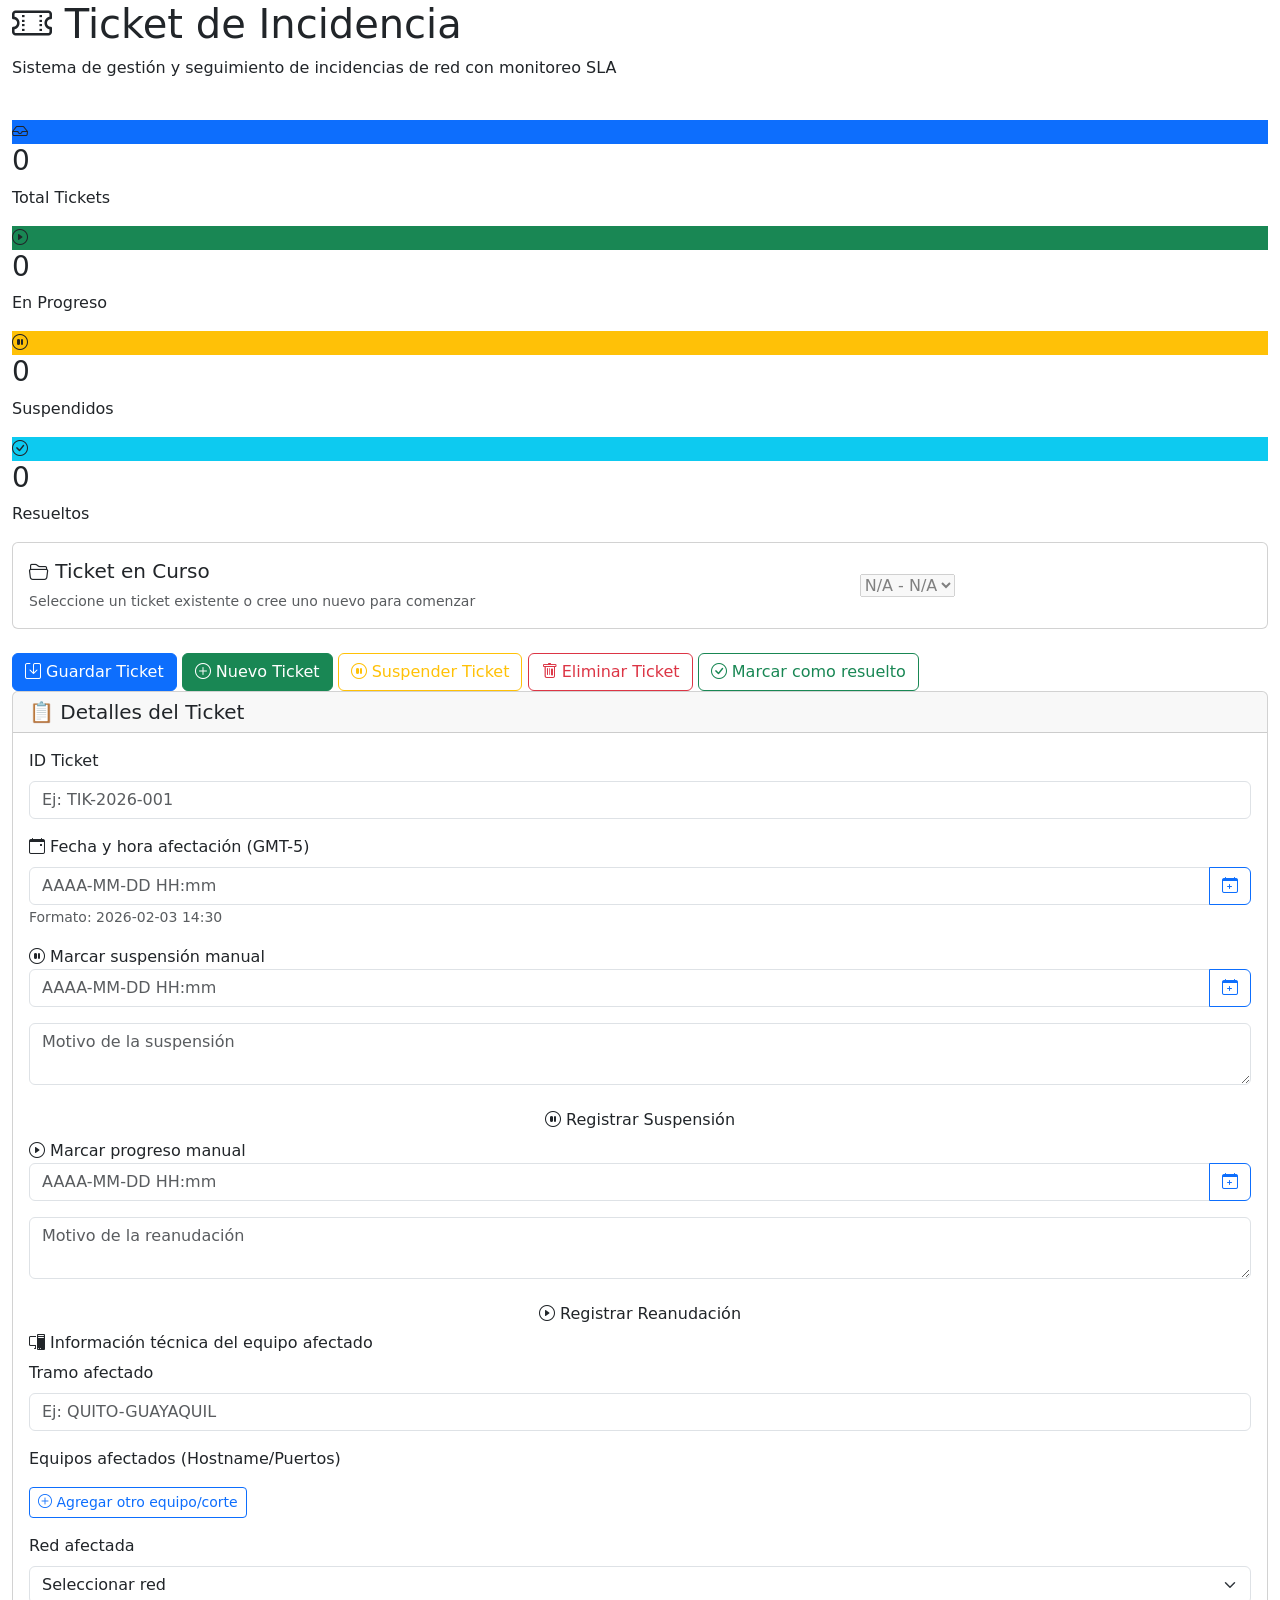
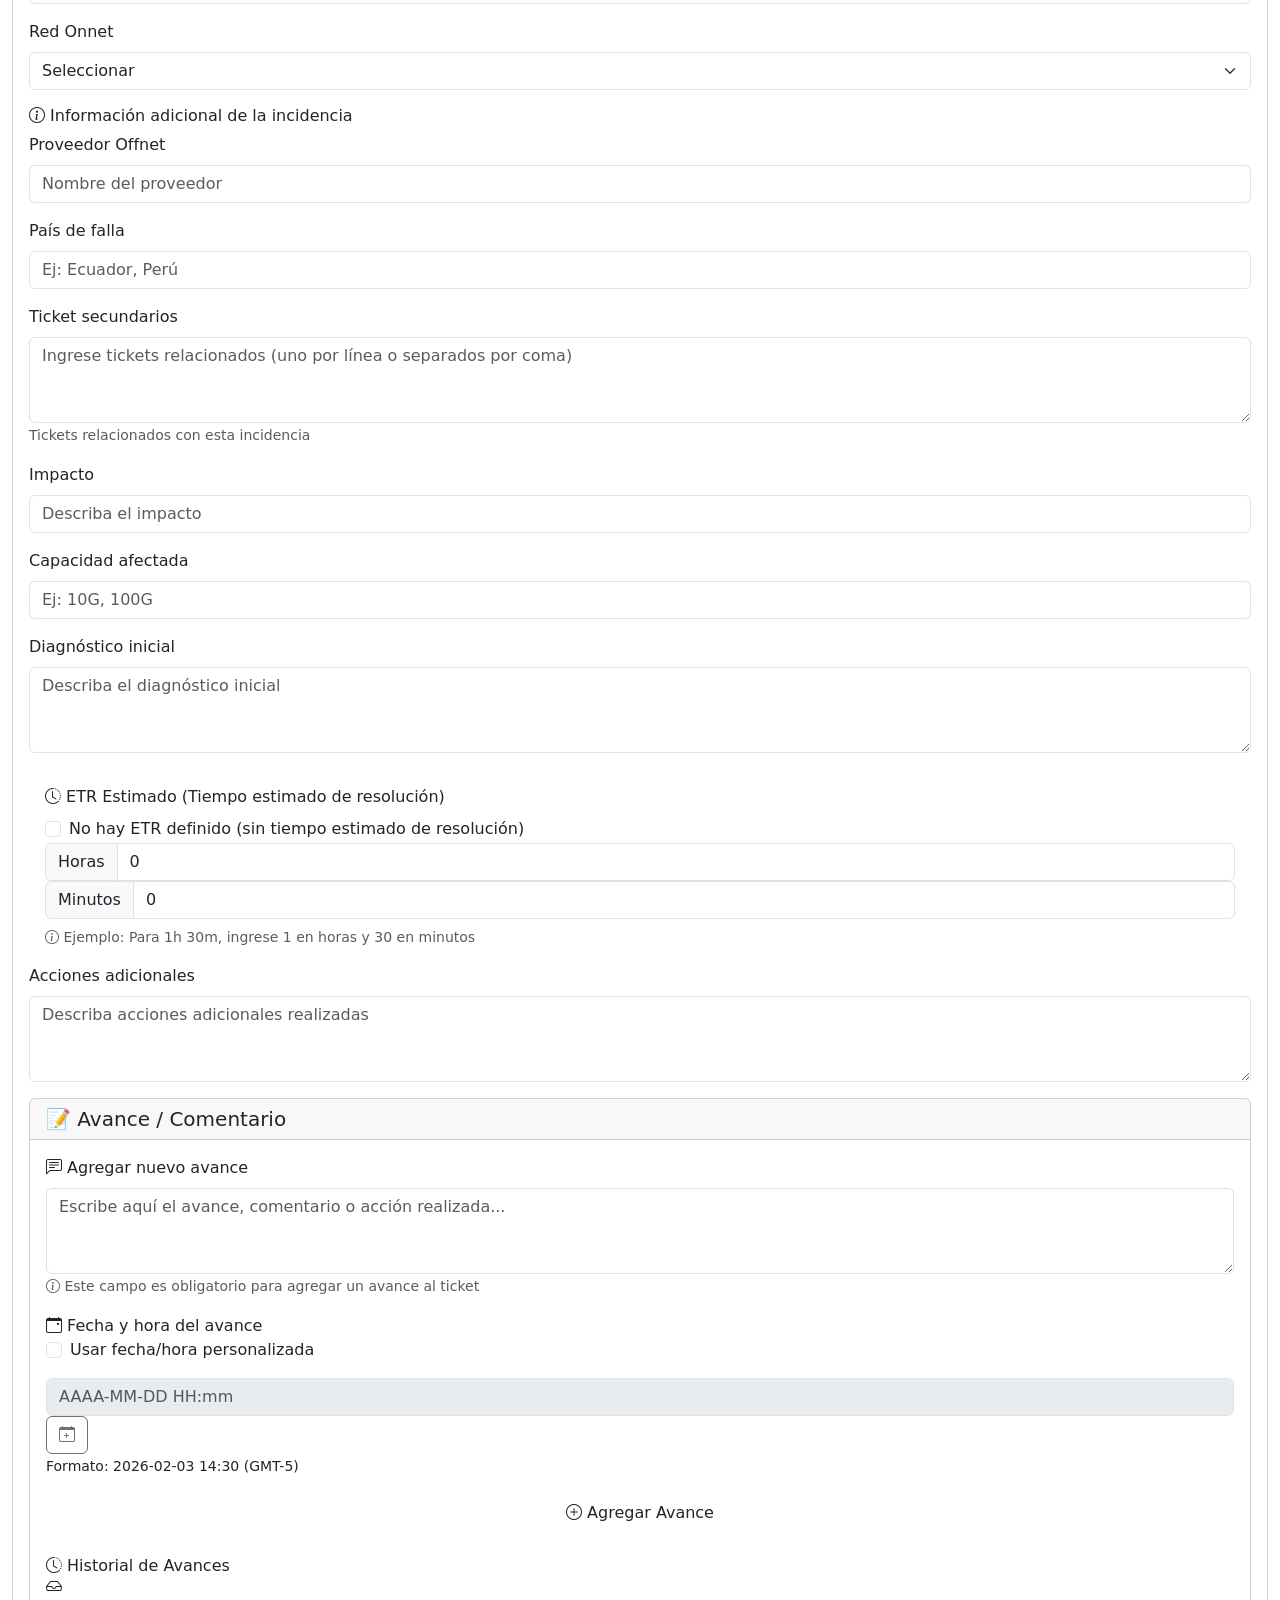
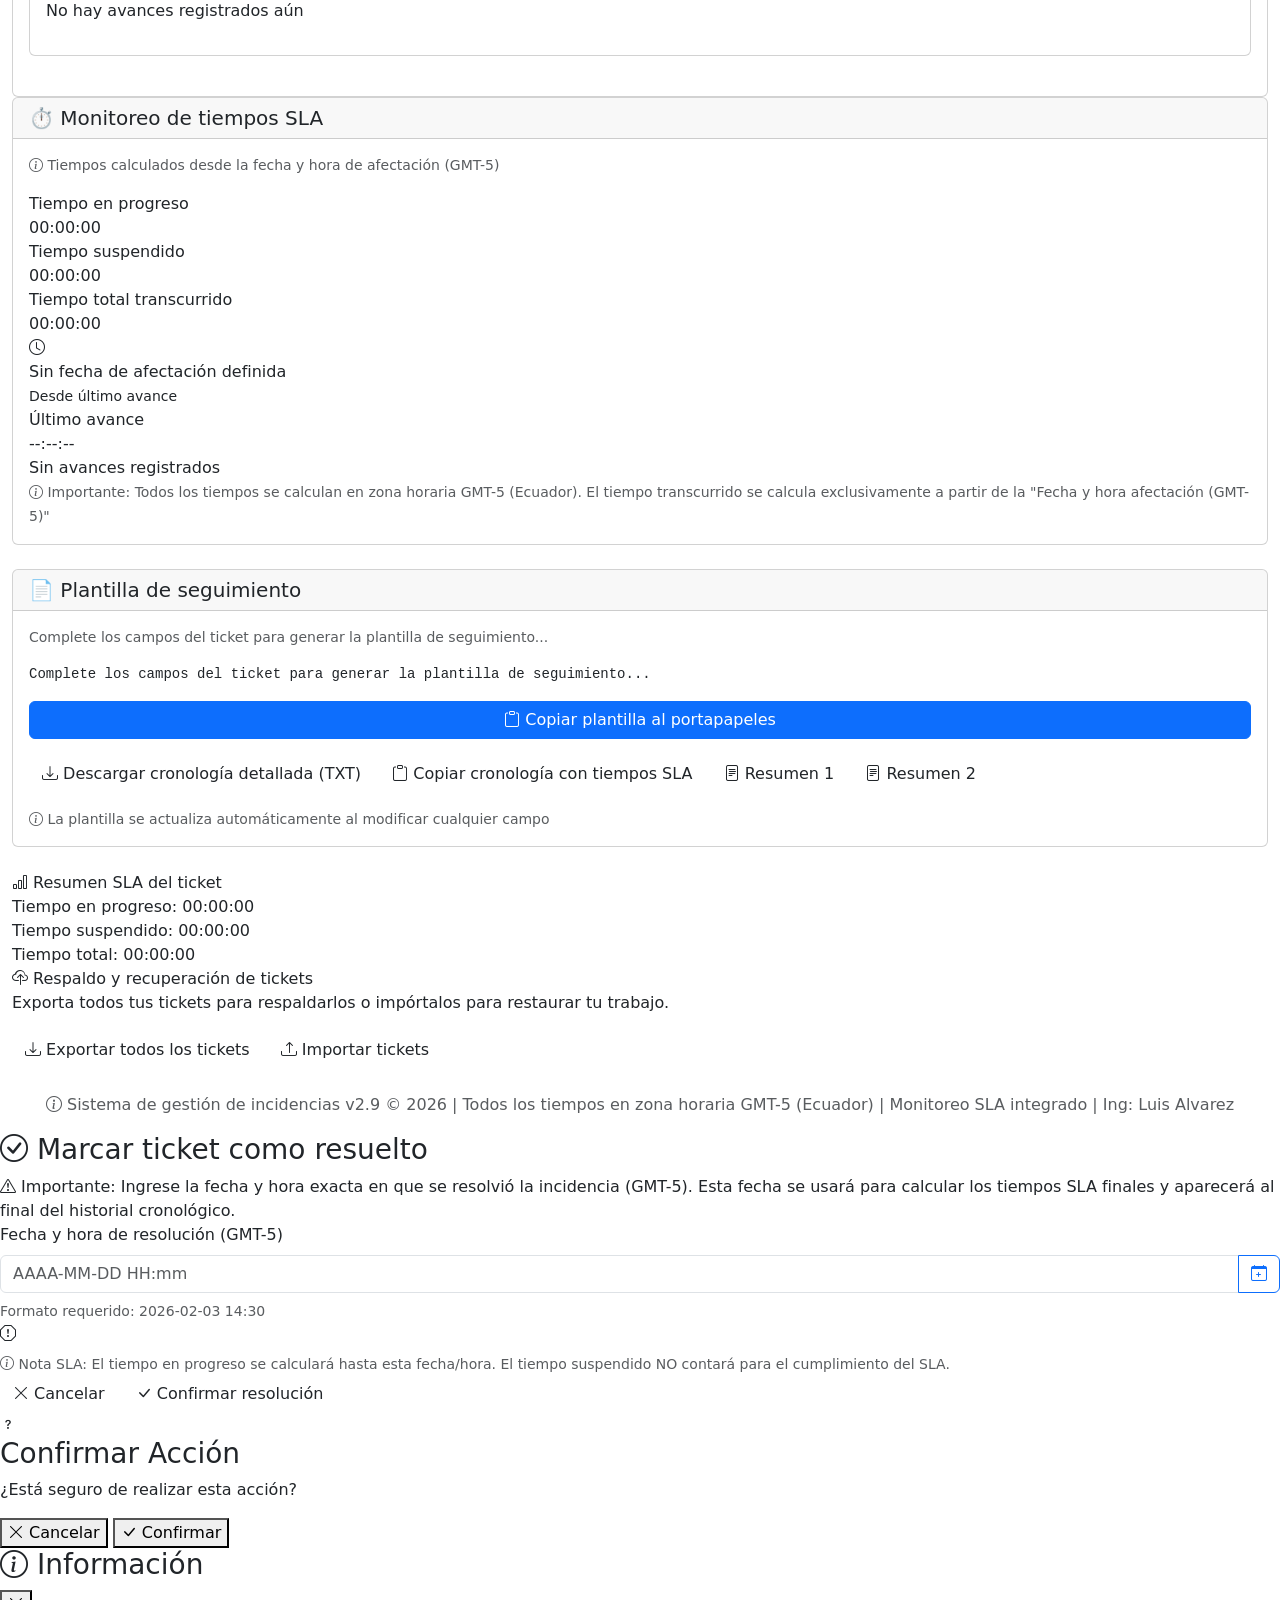
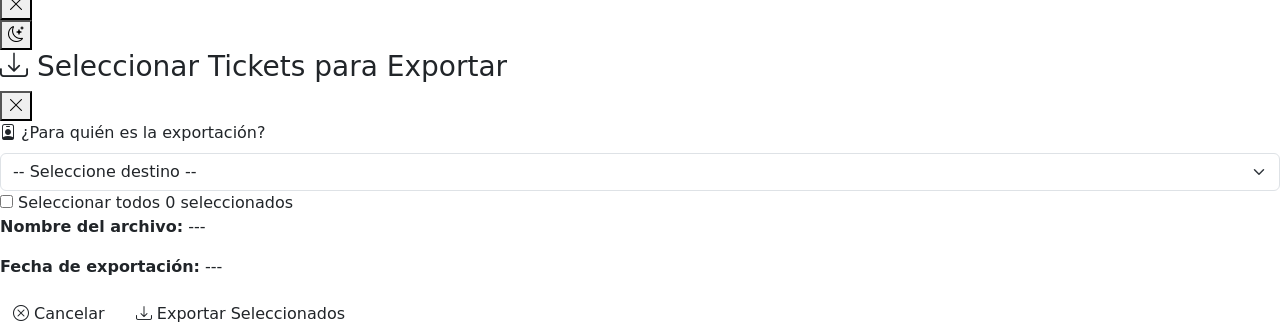
==== index.html @ 3e77c6ba "Create index.html" ====
<!DOCTYPE html>
<html lang="es">
<head>
    <meta charset="UTF-8">
    <meta name="viewport" content="width=device-width, initial-scale=1.0">
    <title>Ticket de Incidencia</title>
    <link href="https://cdn.jsdelivr.net/npm/bootstrap@5.3.0/dist/css/bootstrap.min.css" rel="stylesheet">
    <link href="https://cdn.jsdelivr.net/npm/bootstrap-icons@1.10.0/font/bootstrap-icons.css" rel="stylesheet">
    <link rel="stylesheet" href="styles.css">
</head>
<body>
    <div class="theme-transition" id="themeTransition">
        <div class="spinner"></div>
    </div>

    <div class="container-fluid">
        <div class="row mb-4">
            <div class="col-12">
                <h1><i class="bi bi-ticket-perforated"></i> Ticket de Incidencia</h1>
                <p class="subtitle">Sistema de gestión y seguimiento de incidencias de red con monitoreo SLA</p>
            </div>
        </div>

        <!-- Dashboard Stats -->
        <div class="dashboard-stats">
            <div class="stat-card">
                <div class="stat-icon bg-primary">
                    <i class="bi bi-inbox"></i>
                </div>
                <div class="stat-content">
                    <h3 id="totalTickets">0</h3>
                    <p>Total Tickets</p>
                </div>
            </div>
            <div class="stat-card">
                <div class="stat-icon bg-success">
                    <i class="bi bi-play-circle"></i>
                </div>
                <div class="stat-content">
                    <h3 id="activeTickets">0</h3>
                    <p>En Progreso</p>
                </div>
            </div>
            <div class="stat-card">
                <div class="stat-icon bg-warning">
                    <i class="bi bi-pause-circle"></i>
                </div>
                <div class="stat-content">
                    <h3 id="suspendedTickets">0</h3>
                    <p>Suspendidos</p>
                </div>
            </div>
            <div class="stat-card">
                <div class="stat-icon bg-info">
                    <i class="bi bi-check-circle"></i>
                </div>
                <div class="stat-content">
                    <h3 id="resolvedTickets">0</h3>
                    <p>Resueltos</p>
                </div>
            </div>
        </div>

        <!-- Ticket en Curso - MOVIDO ARRIBA -->
        <div class="ticket-en-curso-container mb-4">
            <div class="card">
                <div class="card-body">
                    <div class="row align-items-center">
                        <div class="col-md-8">
                            <h5 class="mb-2">
                                <i class="bi bi-folder2-open"></i> Ticket en Curso
                            </h5>
                            <p class="text-muted mb-0 small">
                                Seleccione un ticket existente o cree uno nuevo para comenzar
                            </p>
                        </div>
                        <div class="col-md-4">
                            <div id="listaTickets">
                                <div class="ticket-dropdown-container">
                                    <select class="ticket-dropdown" disabled>
                                        <option value="">N/A - N/A</option>
                                    </select>
                                </div>
                            </div>
                        </div>
                    </div>
                </div>
            </div>
        </div>

        <!-- Action Buttons -->
        <div class="action-buttons">
            <button class="btn btn-primary" onclick="guardarTicket()">
                <i class="bi bi-save"></i> Guardar Ticket
            </button>
            <button class="btn btn-success" onclick="nuevoTicket()">
                <i class="bi bi-plus-circle"></i> Nuevo Ticket
            </button>
            <button class="btn btn-outline-warning" id="suspendBtn" onclick="toggleEstado()">
                <i class="bi bi-pause-circle"></i> Suspender Ticket
            </button>
            <button class="btn btn-outline-danger" onclick="eliminarTicket()">
                <i class="bi bi-trash"></i> Eliminar Ticket
            </button>
            <button class="btn btn-outline-success" id="resolveBtn" onclick="resolverTicket()">
                <i class="bi bi-check-circle"></i> Marcar como resuelto
            </button>
            <button class="btn btn-outline-primary" id="reopenBtn" onclick="reabrirTicket()" style="display: none;">
                <i class="bi bi-arrow-counterclockwise"></i> Reabrir ticket
            </button>
        </div>

        <div class="container-grid">
            <!-- Left Column - Ticket Form -->
            <div class="card">
                <div class="card-header">
                    <h5 class="mb-0">📋 Detalles del Ticket</h5>
                </div>
                <div class="card-body">
                    <!-- Ticket ID -->
                    <div class="mb-3">
                        <label for="ticketId" class="form-label">ID Ticket</label>
                        <input type="text" class="form-control" id="ticketId" placeholder="Ej: TIK-2026-001">
                    </div>

                    <!-- Fecha de Afectación -->
                    <div class="mb-3">
                        <label for="fechaAfectacion" class="form-label">
                            <i class="bi bi-calendar-event"></i> Fecha y hora afectación (GMT-5)
                        </label>
                        <div class="input-group">
                            <input 
                                type="text" 
                                class="form-control" 
                                id="fechaAfectacion" 
                                placeholder="AAAA-MM-DD HH:mm"
                                onchange="validarFormatoFecha('fechaAfectacion'); actualizarCronometro();"
                            >
                            <button 
                                class="btn btn-outline-primary" 
                                type="button" 
                                onclick="insertarFechaActual('fechaAfectacion')"
                            >
                                <i class="bi bi-calendar-plus"></i>
                            </button>
                        </div>
                        <small class="text-muted">Formato: 2026-02-03 14:30</small>
                        <div id="fechaAfectacionMostrada" class="time-detail mt-2"></div>
                    </div>

                    <!-- Suspensión Manual -->
                    <div class="manual-state-section suspension-manual-section">
                        <div class="manual-state-title suspension-manual-title">
                            <i class="bi bi-pause-circle"></i>
                            <span>Marcar suspensión manual</span>
                        </div>
                        <div class="input-group mb-3">
                            <input 
                                type="text" 
                                class="form-control" 
                                id="suspensionManual" 
                                placeholder="AAAA-MM-DD HH:mm"
                            >
                            <button 
                                class="btn btn-outline-primary" 
                                type="button" 
                                onclick="insertarFechaActual('suspensionManual')"
                            >
                                <i class="bi bi-calendar-plus"></i>
                            </button>
                        </div>
                        <textarea 
                            class="form-control mb-3" 
                            id="motivoSuspension" 
                            rows="2" 
                            placeholder="Motivo de la suspensión"
                        ></textarea>
                        <button 
                            class="btn manual-state-btn suspension-manual-btn w-100" 
                            onclick="agregarSuspensionManual()"
                        >
                            <i class="bi bi-pause-circle"></i> Registrar Suspensión
                        </button>
                    </div>

                    <!-- Reanudación Manual -->
                    <div class="manual-state-section progreso-manual-section">
                        <div class="manual-state-title progreso-manual-title">
                            <i class="bi bi-play-circle"></i>
                            <span>Marcar progreso manual</span>
                        </div>
                        <div class="input-group mb-3">
                            <input 
                                type="text" 
                                class="form-control" 
                                id="reanudacionManual" 
                                placeholder="AAAA-MM-DD HH:mm"
                            >
                            <button 
                                class="btn btn-outline-primary" 
                                type="button" 
                                onclick="insertarFechaActual('reanudacionManual')"
                            >
                                <i class="bi bi-calendar-plus"></i>
                            </button>
                        </div>
                        <textarea 
                            class="form-control mb-3" 
                            id="motivoReanudacion" 
                            rows="2" 
                            placeholder="Motivo de la reanudación"
                        ></textarea>
                        <button 
                            class="btn manual-state-btn progreso-manual-btn w-100" 
                            onclick="agregarReanudacionManual()"
                        >
                            <i class="bi bi-play-circle"></i> Registrar Reanudación
                        </button>
                    </div>

                    <!-- Información Técnica -->
                    <div class="form-section">
                        <h6><i class="bi bi-pc-display"></i> Información técnica del equipo afectado</h6>
                        
                        <!-- Tramo -->
                        <div class="mb-3">
                            <label for="tramo" class="form-label">Tramo afectado</label>
                            <input type="text" class="form-control" id="tramo" placeholder="Ej: QUITO-GUAYAQUIL">
                        </div>

                        <!-- Hostname/Puertos Dinámicos -->
                        <div class="mb-3">
                            <label class="form-label">Equipos afectados (Hostname/Puertos)</label>
                            <div id="hostnamePuertosContainer"></div>
                            <button 
                                class="btn btn-outline-primary btn-sm mt-2" 
                                onclick="agregarCampoHostnamePuerto()"
                            >
                                <i class="bi bi-plus-circle"></i> Agregar otro equipo/corte
                            </button>
                        </div>

                        <!-- Red Afectada -->
                        <div class="mb-3">
                            <label for="redAfectada" class="form-label">Red afectada</label>
                            <select class="form-select" id="redAfectada">
                                <option value="">Seleccionar red</option>
                                <option value="Nokia">Nokia</option>
                                <option value="Padtec">Padtec</option>
                                <option value="Huawei">Huawei</option>
                                <option value="OTN">OTN</option>
                                <option value="Fibra Oscura">Fibra Oscura</option>
                                <option value="FO">FO</option>
                                <option value="Infinera">Infinera</option>
                                <option value="Packet Light">Packet Light</option>
                                <option value='Huawei "OTN" y IP'>Huawei "OTN" y IP</option>
                                <option value="IP">IP</option>
                            </select>
                        </div>

                        <!-- Onnet -->
                        <div class="mb-3">
                            <label for="onnet" class="form-label">Red Onnet</label>
                            <select class="form-select" id="onnet">
                                <option value="">Seleccionar</option>
                                <option value="Si">Si</option>
                                <option value="No">No</option>
                            </select>
                        </div>
                    </div>

                    <!-- Información Adicional -->
                    <div class="info-adicional-box">
                        <h6><i class="bi bi-info-circle"></i> Información adicional de la incidencia</h6>
                        
                        <div class="mb-3">
                            <label for="offnet" class="form-label">Proveedor Offnet</label>
                            <input type="text" class="form-control" id="offnet" placeholder="Nombre del proveedor">
                        </div>

                        <div class="mb-3">
                            <label for="pais" class="form-label">País de falla</label>
                            <input type="text" class="form-control" id="pais" placeholder="Ej: Ecuador, Perú">
                        </div>

                        <div class="mb-3">
                            <label for="ticketSecundarios" class="form-label">Ticket secundarios</label>
                            <textarea 
                                class="form-control" 
                                id="ticketSecundarios" 
                                rows="3" 
                                placeholder="Ingrese tickets relacionados (uno por línea o separados por coma)"
                            ></textarea>
                            <small class="text-muted">Tickets relacionados con esta incidencia</small>
                        </div>

                        <div class="mb-3">
                            <label for="impacto" class="form-label">Impacto</label>
                            <input type="text" class="form-control" id="impacto" placeholder="Describa el impacto">
                        </div>

                        <div class="mb-3">
                            <label for="capacidadAfectada" class="form-label">Capacidad afectada</label>
                            <input type="text" class="form-control" id="capacidadAfectada" placeholder="Ej: 10G, 100G">
                        </div>

                        <div class="mb-3">
                            <label for="diagnostico" class="form-label">Diagnóstico inicial</label>
                            <textarea 
                                class="form-control" 
                                id="diagnostico" 
                                rows="3" 
                                placeholder="Describa el diagnóstico inicial"
                            ></textarea>
                        </div>

                        <!-- ETR -->
                        <div class="etr-section">
                            <div class="p-3">
                                <label class="form-label">
                                    <i class="bi bi-clock-history"></i> ETR Estimado (Tiempo estimado de resolución)
                                </label>
                                
                                <div class="no-etr-check">
                                    <div class="form-check">
                                        <input 
                                            class="form-check-input" 
                                            type="checkbox" 
                                            id="noEtrCheck" 
                                            onchange="toggleNoEtr()"
                                        >
                                        <label class="form-check-label" for="noEtrCheck">
                                            No hay ETR definido (sin tiempo estimado de resolución)
                                        </label>
                                    </div>
                                </div>

                                <div id="etrInputs">
                                    <div class="etr-inputs-container">
                                        <div class="etr-input-group">
                                            <div class="input-group">
                                                <span class="input-group-text">Horas</span>
                                                <input 
                                                    type="number" 
                                                    class="form-control" 
                                                    id="etrHoras" 
                                                    min="0" 
                                                    value="0"
                                                >
                                            </div>
                                        </div>
                                        <div class="etr-input-group">
                                            <div class="input-group">
                                                <span class="input-group-text">Minutos</span>
                                                <input 
                                                    type="number" 
                                                    class="form-control" 
                                                    id="etrMinutos" 
                                                    min="0" 
                                                    max="59" 
                                                    value="0"
                                                >
                                            </div>
                                        </div>
                                    </div>
                                    <small class="text-muted d-block mt-2">
                                        <i class="bi bi-info-circle"></i> 
                                        Ejemplo: Para 1h 30m, ingrese 1 en horas y 30 en minutos
                                    </small>
                                </div>
                            </div>
                        </div>

                        <!-- Acciones Adicionales -->
                        <div class="mb-3">
                            <label for="accionesAdicionales" class="form-label">Acciones adicionales</label>
                            <textarea 
                                class="form-control" 
                                id="accionesAdicionales" 
                                rows="3" 
                                placeholder="Describa acciones adicionales realizadas"
                            ></textarea>
                        </div>

                        <!-- SECCIÓN DE AVANCES -->
                        <div class="card mb-4">
                            <div class="card-header">
                                <h5 class="mb-0">📝 Avance / Comentario</h5>
                            </div>
                            <div class="card-body">
                                <!-- Campo de texto para avances -->
                                <div class="mb-3">
                                    <label for="avanceInput" class="form-label">
                                        <i class="bi bi-chat-left-text"></i> Agregar nuevo avance
                                    </label>
                                    <textarea 
                                        id="avanceInput" 
                                        class="form-control" 
                                        rows="3" 
                                        placeholder="Escribe aquí el avance, comentario o acción realizada..."
                                    ></textarea>
                                    <small class="text-muted">
                                        <i class="bi bi-info-circle"></i> 
                                        Este campo es obligatorio para agregar un avance al ticket
                                    </small>
                                </div>

                                <!-- Opción de fecha manual -->
                                <div class="manual-avance-section">
                                    <div class="manual-avance-title">
                                        <i class="bi bi-calendar-event"></i>
                                        <span>Fecha y hora del avance</span>
                                    </div>
                                    <div class="form-check mb-3">
                                        <input 
                                            class="form-check-input" 
                                            type="checkbox" 
                                            id="usarFechaManual" 
                                            onchange="toggleFechaManualAvance()"
                                        >
                                        <label class="form-check-label" for="usarFechaManual">
                                            Usar fecha/hora personalizada
                                        </label>
                                    </div>
                                    <div class="input-group-datetime" id="fechaManualContainer">
                                        <input 
                                            type="text" 
                                            class="form-control input-datetime-text" 
                                            id="fechaAvanceManual" 
                                            placeholder="AAAA-MM-DD HH:mm"
                                            disabled
                                        >
                                        <button 
                                            class="btn btn-calendar" 
                                            type="button" 
                                            onclick="insertarFechaActual('fechaAvanceManual')"
                                            disabled
                                            title="Insertar fecha/hora actual (GMT-5)"
                                        >
                                            <i class="bi bi-calendar-plus"></i>
                                        </button>
                                    </div>
                                    <small class="format-label">
                                        Formato: 2026-02-03 14:30 (GMT-5)
                                    </small>
                                </div>

                                <!-- Botón para agregar avance -->
                                <div class="d-grid gap-2 mt-3">
                                    <button 
                                        class="btn add-avance-btn" 
                                        type="button" 
                                        onclick="agregarAvance()"
                                    >
                                        <i class="bi bi-plus-circle"></i> Agregar Avance
                                    </button>
                                </div>

                                <!-- Historial de avances -->
                                <div class="mt-4">
                                    <div class="avances-header">
                                        <h6 class="mb-0">
                                            <i class="bi bi-clock-history"></i> Historial de Avances
                                        </h6>
                                        <span 
                                            id="nuevosAvancesBadge" 
                                            class="nuevo-avance-badge" 
                                            style="display: none;"
                                        >
                                            0 avances
                                        </span>
                                    </div>
                                    <div 
                                        id="historialAvances" 
                                        class="avance-container"
                                    >
                                        <div class="empty-state">
                                            <i class="bi bi-inbox"></i>
                                            <p>No hay avances registrados aún</p>
                                        </div>
                                    </div>
                                </div>
                            </div>
                        </div>
                        <!-- FIN SECCIÓN DE AVANCES -->
                    </div>
                </div>
            </div>

            <!-- Right Column - SLA & Template -->
            <div>
                <!-- SLA Monitoring -->
                <div class="card mb-4">
                    <div class="card-header">
                        <h5 class="mb-0">⏱️ Monitoreo de tiempos SLA</h5>
                    </div>
                    <div class="card-body">
                        <small class="text-muted d-block mb-3">
                            <i class="bi bi-info-circle"></i> 
                            Tiempos calculados desde la fecha y hora de afectación (GMT-5)
                        </small>

                        <div class="time-container">
                            <div class="time-section">
                                <span class="time-label">Tiempo en progreso</span>
                                <div class="time-value time-progreso" id="tiempoProgreso">00:00:00</div>
                            </div>
                            <div class="time-section">
                                <span class="time-label">Tiempo suspendido</span>
                                <div class="time-value time-suspendido" id="tiempoSuspendido">00:00:00</div>
                            </div>
                            <div class="time-section">
                                <span class="time-label">Tiempo total transcurrido</span>
                                <div class="time-value time-total" id="tiempoTotal">00:00:00</div>
                            </div>
                        </div>

                        <div class="alert-gmt5">
                            <i class="bi bi-clock"></i>
                            <div>
                                <div id="fechaAfectacionMostrada">Sin fecha de afectación definida</div>
                                <small>Desde último avance</small>
                            </div>
                        </div>

                        <div class="time-container">
                            <div class="time-section">
                                <span class="time-label">Último avance</span>
                                <div class="time-value" id="tiempoUltimoAvance">--:--:--</div>
                                <div class="time-detail" id="fechaUltimoAvance">Sin avances registrados</div>
                            </div>
                        </div>

                        <small class="text-muted">
                            <i class="bi bi-info-circle"></i> 
                            Importante: Todos los tiempos se calculan en zona horaria GMT-5 (Ecuador).
                            El tiempo transcurrido se calcula exclusivamente a partir de la "Fecha y hora afectación (GMT-5)"
                        </small>
                    </div>
                </div>

                <!-- Template -->
                <div class="card mb-4">
                    <div class="card-header">
                        <h5 class="mb-0">📄 Plantilla de seguimiento</h5>
                    </div>
                    <div class="card-body">
                        <small class="text-muted d-block mb-3">
                            Complete los campos del ticket para generar la plantilla de seguimiento...
                        </small>
                        <pre id="plantillaSeguimiento">Complete los campos del ticket para generar la plantilla de seguimiento...</pre>
                        
                        <div class="d-grid gap-2 mt-3">
                            <button class="btn btn-primary" onclick="copiarPlantilla(this)">
                                <i class="bi bi-clipboard"></i> Copiar plantilla al portapapeles
                            </button>
                        </div>

                        <div class="cronologia-container mt-3">
                            <button class="btn cronologia-btn" onclick="generarCronologiaTXT()">
                                <i class="bi bi-download"></i> Descargar cronología detallada (TXT)
                            </button>
                            <button class="btn copiar-cronologia-btn" onclick="copiarCronologia()">
                                <i class="bi bi-clipboard"></i> Copiar cronología con tiempos SLA
                            </button>
                            <button class="btn btn-resumen-1" onclick="copiarResumen1()">
                                <i class="bi bi-file-text"></i> Resumen 1
                            </button>
                            <button class="btn btn-resumen-2" onclick="copiarResumen2()">
                                <i class="bi bi-file-text"></i> Resumen 2
                            </button>
                        </div>

                        <small class="text-muted d-block mt-3">
                            <i class="bi bi-info-circle"></i> 
                            La plantilla se actualiza automáticamente al modificar cualquier campo
                        </small>
                    </div>
                </div>

                <!-- SLA Summary -->
                <div class="sla-report-container">
                    <div class="sla-report-title">
                        <i class="bi bi-bar-chart"></i>
                        <span>Resumen SLA del ticket</span>
                    </div>
                    <div class="sla-report-item">
                        <span>Tiempo en progreso:</span>
                        <span class="sla-progreso" id="slaProgreso">00:00:00</span>
                    </div>
                    <div class="sla-report-item">
                        <span>Tiempo suspendido:</span>
                        <span class="sla-suspendido" id="slaSuspendido">00:00:00</span>
                    </div>
                    <div class="sla-report-item">
                        <span>Tiempo total:</span>
                        <span class="sla-total" id="slaTotal">00:00:00</span>
                    </div>
                </div>

                <!-- Export/Import -->
                <div class="export-import-container">
                    <div class="export-import-title">
                        <i class="bi bi-cloud-upload"></i>
                        <span>Respaldo y recuperación de tickets</span>
                    </div>
                    <p class="mb-3">Exporta todos tus tickets para respaldarlos o impórtalos para restaurar tu trabajo.</p>
                    <div class="export-import-buttons">
                        <button class="btn btn-export" onclick="exportarTickets()">
                            <i class="bi bi-download"></i> Exportar todos los tickets
                        </button>
                        <button class="btn btn-import" onclick="importarTickets()">
                            <i class="bi bi-upload"></i> Importar tickets
                        </button>
                    </div>
                </div>

                <!-- Ticket List - ELIMINADO DE AQUÍ (ahora está arriba) -->

                <!-- Footer -->
                <footer class="text-center mt-4">
                    <p class="text-muted">
                        <i class="bi bi-info-circle"></i> 
                        Sistema de gestión de incidencias v2.9 © 2026 | Todos los tiempos en zona horaria GMT-5 (Ecuador) | 
                        Monitoreo SLA integrado | Ing: Luis Alvarez
                    </p>
                </footer>
            </div>
        </div>
    </div>

    <!-- Resolution Modal -->
    <div class="modal-resolution" id="resolutionModal">
        <div class="modal-resolution-content">
            <div class="modal-header-resolution">
                <h3><i class="bi bi-check-circle"></i> Marcar ticket como resuelto</h3>
            </div>
            <div class="modal-body-resolution">
                <div class="resolution-instruction">
                    <i class="bi bi-exclamation-triangle"></i> 
                    Importante: Ingrese la fecha y hora exacta en que se resolvió la incidencia (GMT-5).
                    Esta fecha se usará para calcular los tiempos SLA finales y aparecerá al final del historial cronológico.
                </div>
                <div class="input-resolution-container">
                    <label for="resolutionDateTime" class="form-label">
                        Fecha y hora de resolución (GMT-5)
                    </label>
                    <div class="input-group">
                        <input 
                            type="text" 
                            class="form-control" 
                            id="resolutionDateTime" 
                            placeholder="AAAA-MM-DD HH:mm"
                        >
                        <button 
                            class="btn btn-outline-primary" 
                            type="button" 
                            onclick="insertarFechaActual('resolutionDateTime')"
                        >
                            <i class="bi bi-calendar-plus"></i>
                        </button>
                    </div>
                    <small class="text-muted d-block mt-2">
                        Formato requerido: 2026-02-03 14:30
                    </small>
                    <div id="resolutionError" class="resolution-error">
                        <i class="bi bi-exclamation-octagon"></i> 
                        <span id="resolutionErrorMessage"></span>
                    </div>
                    <small class="text-muted d-block mt-2">
                        <i class="bi bi-info-circle"></i> 
                        Nota SLA: El tiempo en progreso se calculará hasta esta fecha/hora.
                        El tiempo suspendido NO contará para el cumplimiento del SLA.
                    </small>
                </div>
            </div>
            <div class="modal-footer-resolution">
                <button class="btn btn-resolution btn-resolution-cancel" onclick="cerrarModalResolucion()">
                    <i class="bi bi-x-lg"></i> Cancelar
                </button>
                <button class="btn btn-resolution btn-resolution-confirm" onclick="confirmarResolucion()">
                    <i class="bi bi-check-lg"></i> Confirmar resolución
                </button>
            </div>
        </div>
    </div>

    <!-- Confirm Modal -->
    <div class="modal-confirm" id="modalConfirm">
        <div class="modal-confirm-content">
            <div class="modal-confirm-icon">
                <i class="bi bi-question"></i>
            </div>
            <h3 id="modalConfirmTitle">Confirmar Acción</h3>
            <p id="modalConfirmMessage">¿Está seguro de realizar esta acción?</p>
            <div class="modal-confirm-buttons">
                <button class="btn-confirm-cancel" onclick="closeModalConfirm()">
                    <i class="bi bi-x-lg"></i> Cancelar
                </button>
                <button class="btn-confirm-ok" id="btnConfirmOk">
                    <i class="bi bi-check-lg"></i> Confirmar
                </button>
            </div>
        </div>
    </div>

    <!-- Info Modal -->
    <div class="modal-info" id="modalInfo">
        <div class="modal-info-content">
            <div class="modal-info-header">
                <h3><i class="bi bi-info-circle"></i> Información</h3>
                <button class="btn-close-modal" onclick="closeModalInfo()">
                    <i class="bi bi-x-lg"></i>
                </button>
            </div>
            <div class="modal-info-body" id="modalInfoBody"></div>
        </div>
    </div>

    <!-- Toast Container -->
    <div class="toast-container" id="toastContainer"></div>

    <!-- Theme Toggle -->
    <button id="themeToggle" title="Cambiar tema">
        <i class="bi bi-moon-stars"></i>
    </button>

    <!-- Modal de Selección de Tickets para Exportar -->
<div id="modalSeleccionExportar" class="modal-export-selection">
    <div class="modal-export-content">
        <div class="modal-export-header">
            <h3><i class="bi bi-download"></i> Seleccionar Tickets para Exportar</h3>
            <button class="btn-close-modal" onclick="cerrarModalExportar()">
                <i class="bi bi-x-lg"></i>
            </button>
        </div>
        <div class="modal-export-body">
            <div class="export-destination-section">
                <label class="form-label">
                    <i class="bi bi-person-badge"></i> ¿Para quién es la exportación?
                </label>
                <select id="exportDestino" class="form-select">
                    <option value="">-- Seleccione destino --</option>
                    <option value="Monitoreo">Monitoreo</option>
                    <option value="Electrico">Eléctrico</option>
                    <option value="SD">SD (Service Desk)</option>
                    <option value="N1">N1 (Nivel 1)</option>
                    <option value="N2">N2 (Nivel 2)</option>
                    <option value="Cliente">Cliente</option>
                    <option value="Gerencia">Gerencia</option>
                    <option value="Auditoria">Auditoría</option>
                    <option value="Otro">Otro</option>
                </select>
                <div id="otroDestinoContainer" style="display: none; margin-top: 10px;">
                    <input type="text" id="otroDestinoInput" class="form-control" placeholder="Especifique el destino">
                </div>
            </div>
            
            <div class="export-tickets-list">
                <div class="export-list-header">
                    <label class="checkbox-label">
                        <input type="checkbox" id="selectAllTickets" onchange="toggleSelectAllTickets()">
                        <span>Seleccionar todos</span>
                    </label>
                    <span class="selected-count" id="selectedTicketsCount">0 seleccionados</span>
                </div>
                <div class="tickets-checkbox-container" id="ticketsCheckboxContainer">
                    <!-- Los tickets se cargarán dinámicamente aquí -->
                </div>
            </div>
            
            <div class="export-preview-info">
                <p><strong>Nombre del archivo:</strong> <span id="exportFileNamePreview">---</span></p>
                <p><strong>Fecha de exportación:</strong> <span id="exportDatePreview">---</span></p>
            </div>
        </div>
        <div class="modal-export-footer">
            <button class="btn btn-export-cancel" onclick="cerrarModalExportar()">
                <i class="bi bi-x-circle"></i> Cancelar
            </button>
            <button class="btn btn-export-confirm" onclick="confirmarExportacionSeleccion()">
                <i class="bi bi-download"></i> Exportar Seleccionados
            </button>
        </div>
    </div>
</div>

    <script src="script.js"></script>
</body>
</html>
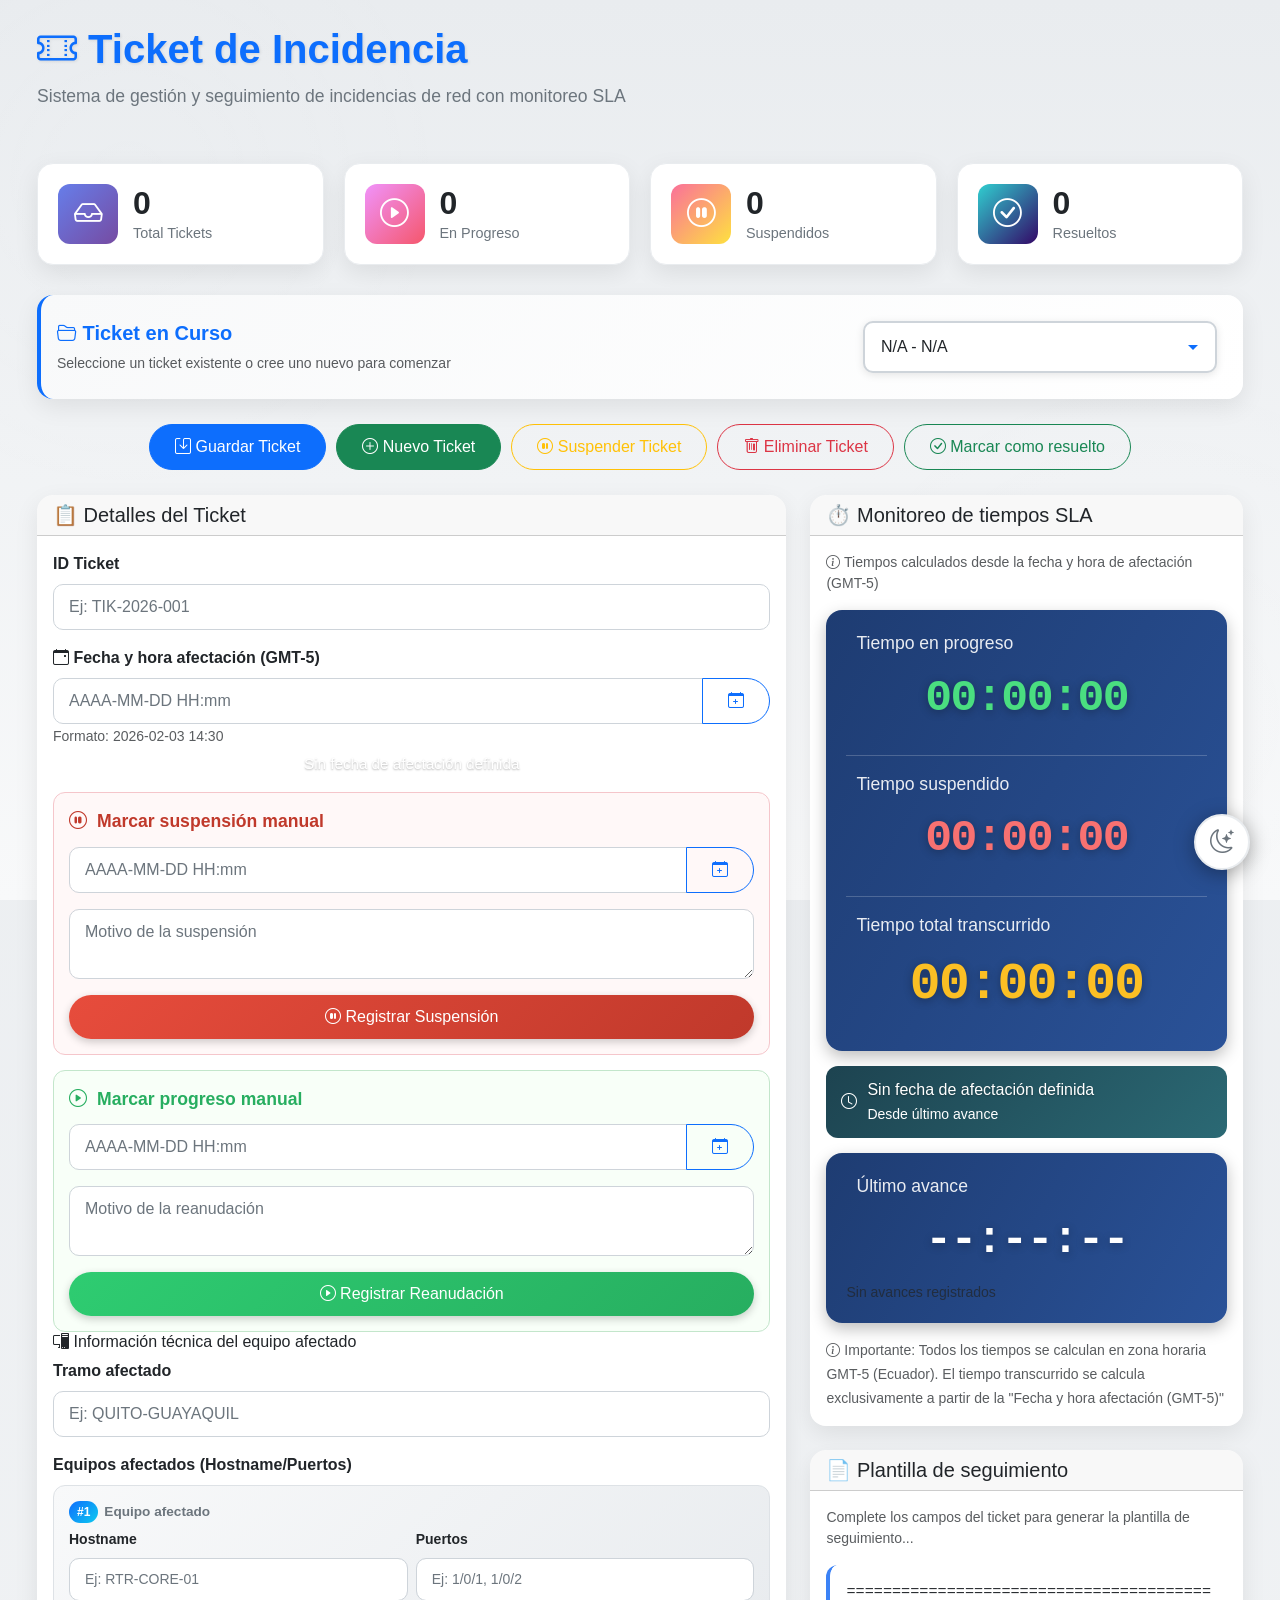
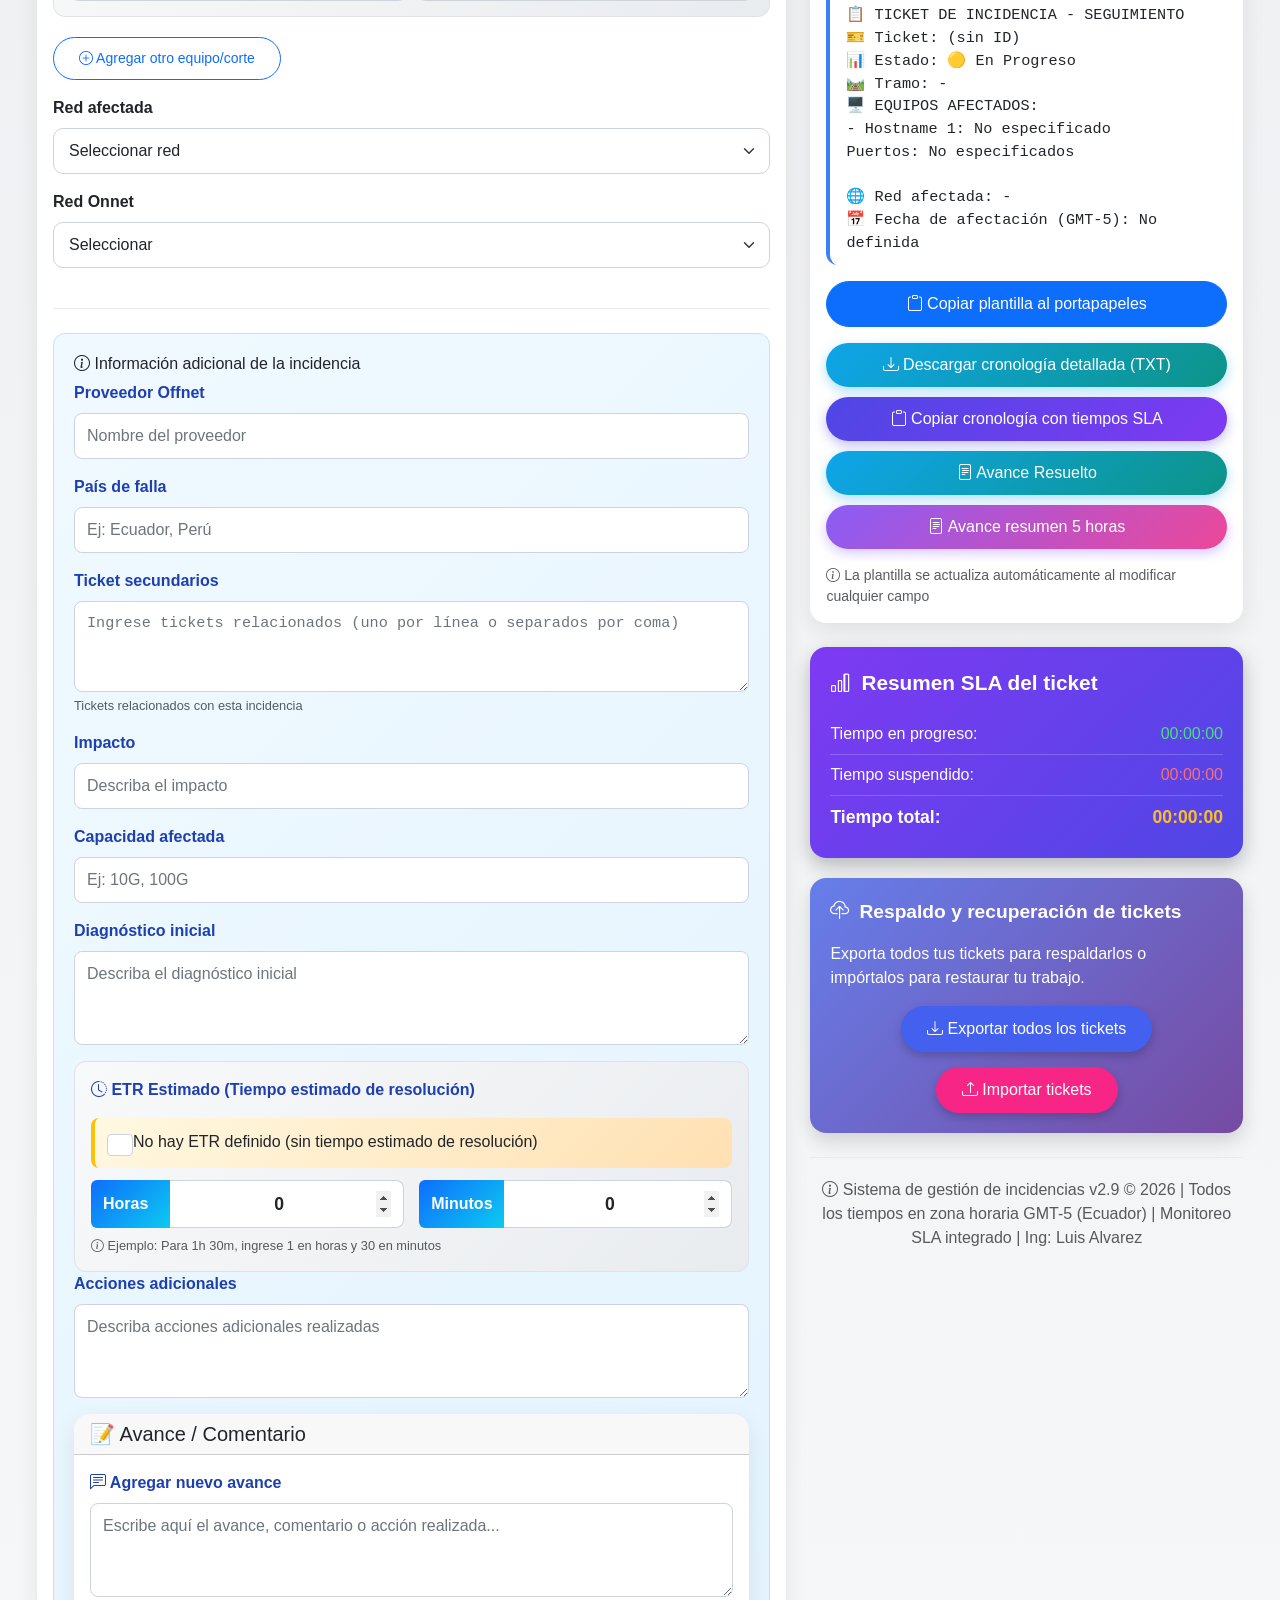
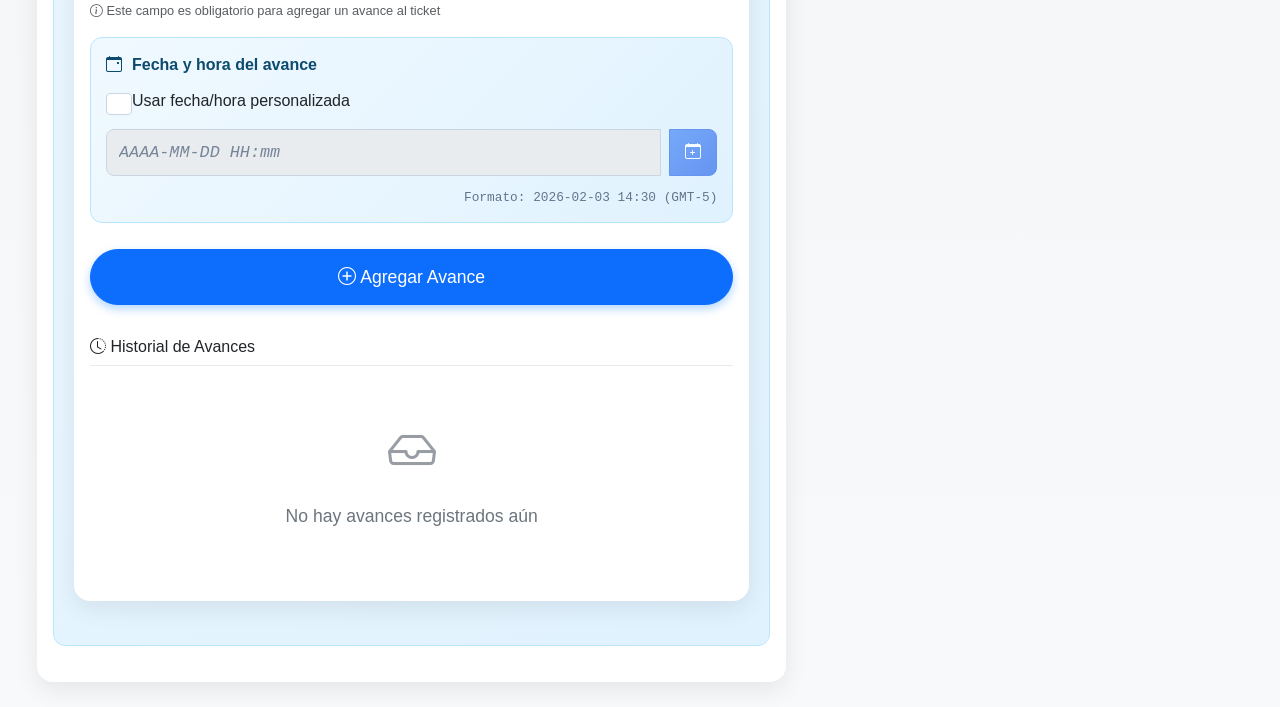
==== commit 74993d88: "Update index.html" ====
--- a/index.html
+++ b/index.html
@@ -564,10 +564,10 @@
                                 <i class="bi bi-clipboard"></i> Copiar cronología con tiempos SLA
                             </button>
                             <button class="btn btn-resumen-1" onclick="copiarResumen1()">
-                                <i class="bi bi-file-text"></i> Resumen 1
+                                <i class="bi bi-file-text"></i> Avance Resuelto
                             </button>
                             <button class="btn btn-resumen-2" onclick="copiarResumen2()">
-                                <i class="bi bi-file-text"></i> Resumen 2
+                                <i class="bi bi-file-text"></i> Avance resumen 5 horas
                             </button>
                         </div>
 
--- a/styles.css
+++ b/styles.css
@@ -0,0 +1,2009 @@
+:root {
+    --bg-primary: linear-gradient(to bottom, #e9ecef, #f8f9fa);
+    --bg-card: white;
+    --text-primary: #212529;
+    --text-secondary: #6c757d;
+    --border-color: #e9ecef;
+    --card-shadow: 0 8px 24px rgba(0,0,0,0.08);
+    --input-bg: white;
+    --input-border: #ced4da;
+    --input-placeholder: #6c757d;
+    --avance-bg: white;
+    --avance-border: #e9ecef;
+    --avance-suspension-bg: #fff0f0;
+    --avance-suspension-border: #f8d7da;
+    --avance-reanudacion-bg: #f0fff0;
+    --avance-reanudacion-border: #d4edda;
+    --avance-sistema-bg: #e7f3ff;
+    --avance-sistema-border: #b8daff;
+    --time-container-bg: linear-gradient(120deg, #1e3c72, #2a5298);
+    --alert-gmt5-bg: linear-gradient(135deg, #1d4350, #2b6974);
+    --acciones-bg: #e3f2fd;
+    --new-fields-bg: #f0f7ff;
+    --toast-success-bg: linear-gradient(135deg, #10b981, #0ea5e9);
+    --toast-error-bg: linear-gradient(135deg, #ef4444, #f97316);
+    --suspension-manual-bg: #fff8f8;
+    --suspension-manual-border: #f5c6cb;
+    --progreso-manual-bg: #f8fff8;
+    --progreso-manual-border: #c3e6cb;
+    --cronologia-btn-bg: linear-gradient(135deg, #0ea5e9, #0d9488);
+    --sla-report-bg: linear-gradient(135deg, #7e3af2, #4f46e5);
+    --resuelto-badge-bg: #4ade80;
+    --resuelto-indicator-bg: #4ade80;
+    --reason-textarea-bg: #f8fdff;
+    --reason-textarea-border: #bae6fd;
+}
+
+[data-bs-theme="dark"] {
+    --bg-primary: linear-gradient(to bottom, #0f172a, #0a0f1d);
+    --bg-card: #1e293b;
+    --text-primary: #f1f5f9;
+    --text-secondary: #94a3b8;
+    --border-color: #334155;
+    --card-shadow: 0 8px 24px rgba(0,0,0,0.35);
+    --input-bg: #1e293b;
+    --input-border: #334155;
+    --input-placeholder: #64748b;
+    --avance-bg: #1e293b;
+    --avance-border: #334155;
+    --avance-suspension-bg: #2a1a1a;
+    --avance-suspension-border: #4a2a2a;
+    --avance-reanudacion-bg: #1a2a1a;
+    --avance-reanudacion-border: #2a4a2a;
+    --avance-sistema-bg: #1a253a;
+    --avance-sistema-border: #2a3a5a;
+    --time-container-bg: linear-gradient(120deg, #0f172a, #1e293b);
+    --alert-gmt5-bg: linear-gradient(135deg, #0a1a25, #0f2535);
+    --acciones-bg: #1a253a;
+    --new-fields-bg: #1a2233;
+    --toast-success-bg: linear-gradient(135deg, #0ea5e9, #10b981);
+    --toast-error-bg: linear-gradient(135deg, #f97316, #ef4444);
+    --suspension-manual-bg: #2a1a1a;
+    --suspension-manual-border: #4a2a2a;
+    --progreso-manual-bg: #1a2a1a;
+    --progreso-manual-border: #2a4a2a;
+    --cronologia-btn-bg: linear-gradient(135deg, #0ea5e9, #0f766e);
+    --sla-report-bg: linear-gradient(135deg, #6d28d9, #4f46e5);
+    --resuelto-badge-bg: #4ade80;
+    --resuelto-indicator-bg: #4ade80;
+    --reason-textarea-bg: #0c1a33;
+    --reason-textarea-border: #334155;
+}
+
+body {
+    background: var(--bg-primary);
+    padding: 25px;
+    font-family: 'Segoe UI', Tahoma, Geneva, Verdana, sans-serif;
+    color: var(--text-primary);
+    transition: background-color 0.3s, color 0.3s;
+    min-height: 100vh;
+}
+
+body::before {
+    content: '';
+    position: fixed;
+    top: 0;
+    left: 0;
+    width: 100%;
+    height: 100%;
+    background: var(--bg-primary);
+    z-index: -2;
+    transition: background 0.3s ease;
+}
+
+body::after {
+    content: '';
+    position: fixed;
+    top: 0;
+    left: 0;
+    width: 100%;
+    height: 100%;
+    background:
+        radial-gradient(circle at 10% 20%, rgba(255,255,255,0.05) 0%, rgba(255,255,255,0) 25%),
+        radial-gradient(circle at 90% 80%, rgba(255,255,255,0.03) 0%, rgba(255,255,255,0) 30%);
+    z-index: -1;
+    transition: opacity 0.3s ease;
+    opacity: 0.7;
+}
+
+h1 {
+    color: #0d6efd;
+    font-weight: 600;
+    text-shadow: 1px 1px 3px rgba(0,0,0,0.1);
+    margin-bottom: 10px;
+}
+
+[data-bs-theme="dark"] h1 {
+    color: #60a5fa;
+    text-shadow: 1px 1px 3px rgba(0,0,0,0.5);
+}
+
+.subtitle {
+    color: var(--text-secondary);
+    font-size: 1.1rem;
+    margin-bottom: 30px;
+}
+
+.dashboard-stats {
+    display: grid;
+    grid-template-columns: repeat(auto-fit, minmax(250px, 1fr));
+    gap: 20px;
+    margin-bottom: 30px;
+    animation: slideDown 0.5s ease;
+}
+
+@keyframes slideDown {
+    from { opacity: 0; transform: translateY(-20px); }
+    to { opacity: 1; transform: translateY(0); }
+}
+
+.stat-card {
+    background: var(--bg-card);
+    border-radius: 16px;
+    padding: 20px;
+    display: flex;
+    align-items: center;
+    gap: 15px;
+    box-shadow: var(--card-shadow);
+    transition: all 0.3s ease;
+    border: 1px solid var(--border-color);
+}
+
+.stat-card:hover {
+    transform: translateY(-5px);
+    box-shadow: 0 12px 30px rgba(0,0,0,0.15);
+}
+
+.stat-icon {
+    width: 60px;
+    height: 60px;
+    border-radius: 12px;
+    display: flex;
+    align-items: center;
+    justify-content: center;
+    font-size: 1.8rem;
+    color: white;
+}
+
+.stat-icon.bg-primary { background: linear-gradient(135deg, #667eea 0%, #764ba2 100%); }
+.stat-icon.bg-success { background: linear-gradient(135deg, #f093fb 0%, #f5576c 100%); }
+.stat-icon.bg-warning { background: linear-gradient(135deg, #fa709a 0%, #fee140 100%); }
+.stat-icon.bg-info { background: linear-gradient(135deg, #30cfd0 0%, #330867 100%); }
+
+.stat-content h3 {
+    font-size: 2rem;
+    font-weight: 700;
+    margin: 0;
+    color: var(--text-primary);
+}
+
+.stat-content p {
+    margin: 0;
+    color: var(--text-secondary);
+    font-size: 0.9rem;
+}
+
+/* ============================================ */
+/* TICKET EN CURSO - NUEVO ESTILO */
+/* ============================================ */
+.ticket-en-curso-container {
+    animation: slideDown 0.5s ease;
+}
+
+.ticket-en-curso-container .card {
+    border-left: 4px solid #0d6efd;
+    background: linear-gradient(135deg, #f8f9fa, #ffffff);
+}
+
+[data-bs-theme="dark"] .ticket-en-curso-container .card {
+    background: linear-gradient(135deg, #1e293b, #0f172a);
+    border-left-color: #3b82f6;
+}
+
+.ticket-en-curso-container h5 {
+    color: #0d6efd;
+    font-weight: 600;
+}
+
+[data-bs-theme="dark"] .ticket-en-curso-container h5 {
+    color: #60a5fa;
+}
+/* ============================================ */
+/* FIN TICKET EN CURSO */
+/* ============================================ */
+
+.container-grid {
+    display: grid;
+    grid-template-columns: 2fr 1fr;
+    gap: 24px;
+    max-width: 1400px;
+    margin: auto;
+}
+
+.card {
+    border: none;
+    border-radius: 16px;
+    box-shadow: var(--card-shadow);
+    overflow: hidden;
+    transition: transform 0.3s ease, box-shadow 0.3s ease, background-color 0.3s;
+    background-color: var(--bg-card);
+}
+
+.card:hover {
+    transform: translateY(-5px);
+    box-shadow: 0 12px 30px rgba(0,0,0,0.2);
+}
+
+.ticket-dropdown-container {
+    width: 100%;
+    padding: 10px;
+}
+
+.ticket-dropdown {
+    width: 100%;
+    padding: 12px 16px;
+    border-radius: 10px;
+    border: 2px solid var(--input-border);
+    background-color: var(--input-bg);
+    color: var(--text-primary);
+    font-size: 1rem;
+    font-weight: 500;
+    cursor: pointer;
+    transition: all 0.3s ease;
+    box-shadow: 0 2px 8px rgba(0,0,0,0.1);
+    appearance: none;
+    background-image: url("data:image/svg+xml,%3Csvg xmlns='http://www.w3.org/2000/svg' width='12' height='12' viewBox='0 0 12 12'%3E%3Cpath fill='%230d6efd' d='M6 9L1 4h10z'/%3E%3C/svg%3E");
+    background-repeat: no-repeat;
+    background-position: right 16px center;
+    padding-right: 40px;
+}
+
+.ticket-dropdown:hover {
+    border-color: #0d6efd;
+    box-shadow: 0 4px 12px rgba(13, 110, 253, 0.2);
+}
+
+.ticket-dropdown:focus {
+    outline: none;
+    border-color: #0d6efd;
+    box-shadow: 0 0 0 3px rgba(13, 110, 253, 0.25);
+}
+
+.ticket-activo-option { color: #198754; }
+.ticket-suspendido-option { color: #dc3545; }
+.ticket-resuelto-option { color: #6c757d; }
+.ticket-escalonado-option { color: #fd7e14; }
+.ticket-restablecido-option { color: #0d6efd; }
+
+[data-bs-theme="dark"] .ticket-dropdown {
+    background-image: url("data:image/svg+xml,%3Csvg xmlns='http://www.w3.org/2000/svg' width='12' height='12' viewBox='0 0 12 12'%3E%3Cpath fill='%2360a5fa' d='M6 9L1 4h10z'/%3E%3C/svg%3E");
+}
+
+#ticketSecundarios {
+    min-height: 76px;
+    resize: vertical;
+    font-family: 'Courier New', monospace;
+    font-size: 0.95rem;
+}
+
+.form-section {
+    margin-bottom: 1.5rem;
+    padding-bottom: 1.5rem;
+    border-bottom: 1px solid var(--border-color);
+}
+
+.form-section:last-child {
+    border-bottom: none;
+    margin-bottom: 0;
+    padding-bottom: 0;
+}
+
+.ticket-header {
+    display: flex;
+    justify-content: space-between;
+    align-items: center;
+    margin-bottom: 1.5rem;
+    padding-bottom: 1rem;
+    border-bottom: 2px solid var(--border-color);
+}
+
+.suspension-indicator {
+    background: #e74c3c;
+    color: white;
+    padding: 4px 12px;
+    border-radius: 20px;
+    font-weight: 500;
+    display: inline-flex;
+    align-items: center;
+    gap: 6px;
+    box-shadow: 0 2px 6px rgba(0,0,0,0.15);
+    animation: pulse 2s infinite;
+}
+
+.resuelto-indicator {
+    background: var(--resuelto-indicator-bg);
+    color: #0f172a;
+    padding: 4px 12px;
+    border-radius: 20px;
+    font-weight: 500;
+    display: inline-flex;
+    align-items: center;
+    gap: 6px;
+    box-shadow: 0 2px 6px rgba(0,0,0,0.15);
+}
+
+@keyframes pulse {
+    0%,100% { opacity: 1; box-shadow: 0 0 0 0 rgba(255,255,255,0.4); }
+    50% { opacity: 0.92; box-shadow: 0 0 0 8px rgba(255,255,255,0); }
+}
+
+pre {
+    background: var(--input-bg);
+    border-radius: 12px;
+    padding: 16px;
+    font-size: 0.95rem;
+    border-left: 4px solid #0d6efd;
+    line-height: 1.5;
+    max-height: 300px;
+    overflow: auto;
+    margin-top: 10px;
+    white-space: pre-wrap;
+    color: var(--text-primary);
+    border-color: #3b82f6;
+}
+
+[data-bs-theme="dark"] pre {
+    border-color: #60a5fa;
+}
+
+.add-avance-btn {
+    border-radius: 50px !important;
+    padding: 14px !important;
+    font-size: 1.1rem !important;
+    box-shadow: 0 4px 10px rgba(0,123,255,0.3);
+    transition: all 0.2s;
+    margin-top: 10px;
+    background: #0d6efd;
+    border-color: #0d6efd;
+    color: white;
+}
+
+.add-avance-btn:hover {
+    box-shadow: 0 6px 15px rgba(0,123,255,0.4);
+    transform: translateY(-1px);
+    background: #0b5ed7;
+    border-color: #0b5ed7;
+}
+
+.form-label {
+    font-weight: 600;
+    color: var(--text-primary);
+    margin-bottom: 0.5rem;
+}
+
+.form-control, .form-select {
+    border-radius: 10px;
+    padding: 10px 15px;
+    border: 1px solid var(--input-border);
+    transition: border-color 0.3s, box-shadow 0.3s;
+    background-color: var(--input-bg);
+    color: var(--text-primary);
+}
+
+.form-control::placeholder, .form-select option {
+    color: var(--input-placeholder);
+}
+
+.form-control:focus, .form-select:focus {
+    border-color: #0d6efd;
+    box-shadow: 0 0 0 0.25rem rgba(13, 110, 253, 0.25);
+    background-color: var(--input-bg);
+}
+
+.empty-state {
+    display: flex;
+    flex-direction: column;
+    align-items: center;
+    justify-content: center;
+    padding: 30px;
+    color: var(--text-secondary);
+    text-align: center;
+}
+
+.empty-state i {
+    font-size: 3rem;
+    margin-bottom: 15px;
+    opacity: 0.7;
+}
+
+.empty-state p {
+    font-size: 1.1rem;
+    max-width: 500px;
+}
+
+.action-buttons {
+    display: flex;
+    justify-content: center;
+    flex-wrap: wrap;
+    gap: 10px;
+    margin: 25px 0;
+}
+
+.btn {
+    border-radius: 50px;
+    padding: 10px 25px;
+    font-weight: 500;
+    transition: all 0.3s;
+}
+
+.btn:hover {
+    transform: translateY(-2px);
+}
+
+.time-container {
+    background: var(--time-container-bg);
+    color: white;
+    border-radius: 16px;
+    padding: 20px;
+    margin: 15px 0;
+    box-shadow: 0 6px 16px rgba(0,0,0,0.25);
+}
+
+.time-label {
+    font-size: 1.1rem;
+    opacity: 0.9;
+    margin-bottom: 8px;
+    display: block;
+    text-align: left;
+    padding-left: 10px;
+}
+
+.time-value {
+    font-size: 2.8rem;
+    font-weight: 700;
+    letter-spacing: -1.5px;
+    font-family: 'Courier New', monospace;
+    text-shadow: 0 2px 10px rgba(0,0,0,0.3);
+    margin: 8px 0;
+    text-align: center;
+}
+
+.time-detail {
+    font-size: 0.95rem;
+    opacity: 0.85;
+    margin-top: 5px;
+    text-align: center;
+}
+
+.time-section {
+    margin-bottom: 15px;
+    padding-bottom: 15px;
+    border-bottom: 1px solid rgba(255,255,255,0.2);
+}
+
+.time-section:last-child {
+    border-bottom: none;
+    margin-bottom: 0;
+    padding-bottom: 0;
+}
+
+.time-progreso { color: #4ade80; }
+.time-suspendido { color: #f87171; }
+.time-total { color: #fbbf24; font-size: 3.2rem; }
+
+.alert-gmt5 {
+    background: var(--alert-gmt5-bg);
+    color: white;
+    border-radius: 12px;
+    padding: 12px 15px;
+    margin: 15px 0;
+    font-weight: 500;
+    display: flex;
+    align-items: center;
+    gap: 10px;
+}
+
+.acciones-container {
+    background: var(--acciones-bg);
+    border-left: 4px solid #0d6efd;
+    padding: 15px;
+    border-radius: 0 8px 8px 0;
+    margin: 15px 0;
+}
+
+.acciones-title {
+    display: flex;
+    align-items: center;
+    gap: 8px;
+    font-weight: 600;
+    color: #0a4a82;
+    margin-bottom: 8px;
+}
+
+[data-bs-theme="dark"] .acciones-title {
+    color: #60a5fa;
+}
+
+.avance-container {
+    display: flex;
+    flex-direction: column;
+    gap: 12px;
+    max-height: 240px;
+    overflow-y: auto;
+    padding: 10px 5px;
+    background-color: var(--input-bg);
+    border-radius: 10px;
+}
+
+.avance-entry {
+    background: var(--avance-bg);
+    border-radius: 12px 12px 12px 0;
+    padding: 12px 15px;
+    box-shadow: 0 2px 6px rgba(0,0,0,0.08);
+    max-width: 85%;
+    align-self: flex-end;
+    position: relative;
+    border: 1px solid var(--avance-border);
+}
+
+.avance-entry::after {
+    content: '';
+    position: absolute;
+    bottom: -6px;
+    right: 15px;
+    width: 12px;
+    height: 12px;
+    background: var(--avance-bg);
+    border-right: 1px solid var(--avance-border);
+    border-bottom: 1px solid var(--avance-border);
+    transform: rotate(45deg);
+}
+
+.avance-entry.suspension {
+    background-color: var(--avance-suspension-bg);
+    border-color: var(--avance-suspension-border);
+    align-self: center;
+    max-width: 95%;
+    border-radius: 12px;
+}
+
+.avance-entry.suspension::after { display: none; }
+.avance-entry.reanudacion::after { display: none; }
+
+.avance-entry.reanudacion {
+    background-color: var(--avance-reanudacion-bg);
+    border-color: var(--avance-reanudacion-border);
+    align-self: center;
+    max-width: 95%;
+    border-radius: 12px;
+}
+
+.avance-entry.sistema {
+    background-color: var(--avance-sistema-bg);
+    border-color: var(--avance-sistema-border);
+    align-self: flex-start;
+    border-radius: 12px 12px 0 12px;
+}
+
+.avance-entry.sistema::after {
+    content: '';
+    position: absolute;
+    bottom: -6px;
+    left: 15px;
+    right: auto;
+    width: 12px;
+    height: 12px;
+    background: var(--avance-sistema-bg);
+    border-left: 1px solid var(--avance-sistema-border);
+    border-bottom: 1px solid var(--avance-sistema-border);
+    transform: rotate(45deg);
+}
+
+.avance-time {
+    font-size: 0.75rem;
+    color: var(--text-secondary);
+    margin-bottom: 4px;
+    font-weight: 500;
+    display: flex;
+    justify-content: space-between;
+}
+
+.avance-texto {
+    line-height: 1.5;
+    word-wrap: break-word;
+    color: var(--text-primary);
+}
+
+.avance-entry.suspension .avance-texto,
+.avance-entry.reanudacion .avance-texto {
+    font-weight: 600;
+    color: #f87171;
+}
+
+.avance-entry.reanudacion .avance-texto { color: #4ade80; }
+.avance-entry.sistema .avance-texto { color: #60a5fa; font-style: italic; }
+.avance-entry.resuelto .avance-texto { color: #4ade80; font-weight: bold; }
+
+.export-import-container {
+    background: linear-gradient(135deg, #667eea 0%, #764ba2 100%);
+    border-radius: 16px;
+    padding: 20px;
+    margin-top: 20px;
+    box-shadow: 0 8px 20px rgba(0,0,0,0.15);
+    color: white;
+}
+
+[data-bs-theme="dark"] .export-import-container {
+    background: linear-gradient(135deg, #4f46e5 0%, #7e22ce 100%);
+    box-shadow: 0 8px 20px rgba(0,0,0,0.35);
+}
+
+.export-import-title {
+    display: flex;
+    align-items: center;
+    gap: 10px;
+    margin-bottom: 15px;
+    font-weight: 600;
+    font-size: 1.2rem;
+}
+
+.export-import-buttons {
+    display: flex;
+    gap: 15px;
+    justify-content: center;
+    flex-wrap: wrap;
+}
+
+.export-import-buttons .btn {
+    border-radius: 50px;
+    padding: 10px 25px;
+    font-weight: 500;
+    box-shadow: 0 4px 10px rgba(0,0,0,0.2);
+    transition: all 0.3s;
+}
+
+.export-import-buttons .btn-export {
+    background: #4361ee;
+    border-color: #4361ee;
+    color: white;
+}
+
+.export-import-buttons .btn-import {
+    background: #f72585;
+    border-color: #f72585;
+    color: white;
+}
+
+.avances-header {
+    display: flex;
+    justify-content: space-between;
+    align-items: center;
+    padding: 8px 0;
+    border-bottom: 1px solid var(--border-color);
+    margin-bottom: 10px;
+}
+
+.nuevo-avance-badge {
+    background: linear-gradient(135deg, #ff6b6b, #ee5a24);
+    color: white;
+    padding: 2px 10px;
+    border-radius: 20px;
+    font-size: 0.85rem;
+    font-weight: 500;
+    animation: pulse 2s infinite;
+}
+
+#themeToggle {
+    position: fixed;
+    bottom: 30px;
+    right: 30px;
+    z-index: 1000;
+    width: 56px;
+    height: 56px;
+    border-radius: 50%;
+    display: flex;
+    align-items: center;
+    justify-content: center;
+    box-shadow: 0 4px 20px rgba(0,0,0,0.35);
+    transition: all 0.4s cubic-bezier(0.175, 0.885, 0.32, 1.275);
+    font-size: 1.5rem;
+    background: white;
+    color: #6c757d;
+    border: 2px solid #e9ecef;
+    cursor: pointer;
+}
+
+#themeToggle:hover {
+    transform: scale(1.1) rotate(20deg);
+    box-shadow: 0 6px 25px rgba(0,0,0,0.45);
+    background: #f8f9fa;
+}
+
+[data-bs-theme="dark"] #themeToggle {
+    background-color: #1e293b;
+    color: #facc15;
+    border: 2px solid #334155;
+}
+
+.toast-container {
+    position: fixed;
+    bottom: 100px;
+    right: 30px;
+    z-index: 1100;
+    max-width: 350px;
+}
+
+.toast {
+    border-radius: 12px;
+    box-shadow: 0 4px 25px rgba(0,0,0,0.35);
+    margin-bottom: 15px;
+    border: none;
+    opacity: 0;
+    transform: translateX(300px) scale(0.8);
+    transition: all 0.4s cubic-bezier(0.175, 0.885, 0.32, 1.275);
+    max-width: 350px;
+    display: flex;
+    align-items: center;
+    gap: 12px;
+    padding: 16px 20px;
+    color: white;
+    font-weight: 500;
+}
+
+.toast.show {
+    opacity: 1;
+    transform: translateX(0) scale(1);
+}
+
+.toast-hide {
+    animation: slideOutRight 0.4s ease forwards;
+}
+
+@keyframes slideOutRight {
+    from { transform: translateX(0); opacity: 1; }
+    to { transform: translateX(100%); opacity: 0; }
+}
+
+.toast-icon { font-size: 1.5rem; }
+.toast-content { flex: 1; }
+.toast-title { font-weight: 700; margin-bottom: 2px; }
+.toast-message { font-size: 0.9rem; opacity: 0.95; }
+
+.toast-close {
+    background: rgba(255, 255, 255, 0.2);
+    border: none;
+    color: white;
+    width: 28px;
+    height: 28px;
+    border-radius: 50%;
+    display: flex;
+    align-items: center;
+    justify-content: center;
+    cursor: pointer;
+    transition: all 0.3s;
+}
+
+.toast-close:hover {
+    background: rgba(255, 255, 255, 0.3);
+    transform: rotate(90deg);
+}
+
+.toast-success { background: var(--toast-success-bg); }
+.toast-error { background: var(--toast-error-bg); }
+
+footer.text-center {
+    margin-top: 40px;
+    padding-top: 20px;
+    border-top: 1px solid var(--border-color);
+}
+
+[data-bs-theme="dark"] footer.text-center {
+    border-top-color: #334155;
+}
+
+::-webkit-scrollbar { width: 8px; }
+::-webkit-scrollbar-track { background: var(--input-bg); border-radius: 10px; }
+::-webkit-scrollbar-thumb { background: #6c757d; border-radius: 10px; }
+::-webkit-scrollbar-thumb:hover { background: #5a6268; }
+
+.theme-transition {
+    position: fixed;
+    top: 0;
+    left: 0;
+    width: 100%;
+    height: 100%;
+    background: var(--bg-primary);
+    z-index: 9999;
+    display: flex;
+    align-items: center;
+    justify-content: center;
+    opacity: 0;
+    pointer-events: none;
+    transition: opacity 0.4s ease;
+}
+
+.theme-transition.active {
+    opacity: 1;
+    pointer-events: all;
+}
+
+.theme-transition .spinner {
+    width: 60px;
+    height: 60px;
+    border: 5px solid rgba(255,255,255,0.3);
+    border-top: 5px solid white;
+    border-radius: 50%;
+    animation: spin 1s linear infinite;
+}
+
+@keyframes spin {
+    0% { transform: rotate(0deg); }
+    100% { transform: rotate(360deg); }
+}
+
+.manual-state-section {
+    border-radius: 12px;
+    padding: 15px;
+    margin-top: 15px;
+}
+
+.suspension-manual-section {
+    background: var(--suspension-manual-bg);
+    border: 1px solid var(--suspension-manual-border);
+}
+
+.progreso-manual-section {
+    background: var(--progreso-manual-bg);
+    border: 1px solid var(--progreso-manual-border);
+    margin-top: 15px;
+}
+
+.manual-state-title {
+    display: flex;
+    align-items: center;
+    gap: 10px;
+    font-weight: 600;
+    margin-bottom: 12px;
+    font-size: 1.1rem;
+}
+
+.suspension-manual-title { color: #c0392b; }
+[data-bs-theme="dark"] .suspension-manual-title { color: #f87171; }
+.progreso-manual-title { color: #27ae60; }
+[data-bs-theme="dark"] .progreso-manual-title { color: #4ade80; }
+
+.manual-state-btn {
+    font-weight: 500;
+    box-shadow: 0 3px 8px rgba(0,0,0,0.2);
+}
+
+.suspension-manual-btn {
+    background: linear-gradient(135deg, #e74c3c, #c0392b);
+    border: none;
+    color: white;
+}
+
+.progreso-manual-btn {
+    background: linear-gradient(135deg, #2ecc71, #27ae60);
+    border: none;
+    color: white;
+}
+
+.cronologia-container {
+    display: flex;
+    flex-direction: column;
+    gap: 10px;
+    margin-top: 15px;
+}
+
+.cronologia-btn {
+    background: var(--cronologia-btn-bg) !important;
+    border: none !important;
+    color: white !important;
+    font-weight: 500;
+    box-shadow: 0 4px 12px rgba(14, 165, 233, 0.35);
+    transition: all 0.3s;
+}
+
+.copiar-cronologia-btn {
+    background: linear-gradient(135deg, #4f46e5, #7e3af2) !important;
+    border: none !important;
+    color: white !important;
+    font-weight: 500;
+    box-shadow: 0 4px 12px rgba(79, 70, 229, 0.35);
+    transition: all 0.3s;
+}
+
+/* Botón Resumen 1 */
+.btn-resumen-1 {
+    background: linear-gradient(135deg, #0ea5e9, #0d9488) !important;
+    border: none !important;
+    color: white !important;
+    font-weight: 500;
+    box-shadow: 0 4px 12px rgba(14, 165, 233, 0.35);
+    transition: all 0.3s;
+}
+
+.btn-resumen-1:hover {
+    transform: translateY(-2px);
+    box-shadow: 0 6px 16px rgba(14, 165, 233, 0.45);
+}
+
+[data-bs-theme="dark"] .btn-resumen-1 {
+    background: linear-gradient(135deg, #0ea5e9, #0f766e) !important;
+}
+
+/* Botón Resumen 2 */
+.btn-resumen-2 {
+    background: linear-gradient(135deg, #8b5cf6, #ec4899) !important;
+    border: none !important;
+    color: white !important;
+    font-weight: 500;
+    box-shadow: 0 4px 12px rgba(139, 92, 246, 0.35);
+    transition: all 0.3s;
+}
+
+.btn-resumen-2:hover {
+    transform: translateY(-2px);
+    box-shadow: 0 6px 16px rgba(139, 92, 246, 0.45);
+}
+
+[data-bs-theme="dark"] .btn-resumen-2 {
+    background: linear-gradient(135deg, #7c3aed, #db2777) !important;
+}
+
+.manual-avance-section {
+    background: linear-gradient(135deg, #f0f9ff, #e0f2fe);
+    border-radius: 12px;
+    padding: 15px;
+    margin-top: 15px;
+    border: 1px solid #bae6fd;
+}
+
+[data-bs-theme="dark"] .manual-avance-section {
+    background: linear-gradient(135deg, #0c1a33, #1e293b);
+    border: 1px solid #334155;
+}
+
+.manual-avance-title {
+    display: flex;
+    align-items: center;
+    gap: 10px;
+    font-weight: 600;
+    margin-bottom: 12px;
+    color: #0c4a6e;
+}
+
+[data-bs-theme="dark"] .manual-avance-title {
+    color: #93c5fd;
+}
+
+.sla-report-container {
+    background: var(--sla-report-bg);
+    border-radius: 16px;
+    padding: 20px;
+    margin-top: 20px;
+    box-shadow: 0 8px 20px rgba(0,0,0,0.25);
+    color: white;
+}
+
+.sla-report-title {
+    display: flex;
+    align-items: center;
+    gap: 10px;
+    margin-bottom: 15px;
+    font-weight: 600;
+    font-size: 1.3rem;
+}
+
+.sla-report-item {
+    display: flex;
+    justify-content: space-between;
+    padding: 8px 0;
+    border-bottom: 1px solid rgba(255,255,255,0.2);
+}
+
+.sla-report-item:last-child {
+    border-bottom: none;
+    font-weight: 600;
+    font-size: 1.1rem;
+}
+
+.sla-progreso { color: #4ade80; }
+.sla-suspendido { color: #f87171; }
+.sla-total { color: #fbbf24; }
+
+.input-group-datetime {
+    display: flex;
+    gap: 8px;
+    align-items: stretch;
+    margin-bottom: 12px;
+}
+
+.input-group-datetime input {
+    border-radius: 8px 0 0 8px !important;
+    flex: 1;
+    font-family: 'Courier New', monospace;
+    font-size: 1.05rem;
+}
+
+.input-group-datetime .btn-calendar {
+    border-radius: 0 8px 8px 0 !important;
+    background: linear-gradient(135deg, #3b82f6, #2563eb);
+    border: 1px solid #2563eb;
+    color: white;
+    padding: 0 15px;
+    transition: all 0.2s;
+    min-width: 42px;
+}
+
+.input-datetime-text::placeholder {
+    color: #64748b;
+    font-style: italic;
+    font-family: 'Courier New', monospace;
+    opacity: 0.85;
+}
+
+[data-bs-theme="dark"] .input-datetime-text::placeholder {
+    color: #94a3b8;
+}
+
+.input-format-error {
+    border-color: #ef4444 !important;
+    box-shadow: 0 0 0 0.2rem rgba(239, 68, 68, 0.25) !important;
+    background-color: #fff1f1 !important;
+}
+
+[data-bs-theme="dark"] .input-format-error {
+    background-color: #2a1a1a !important;
+}
+
+.format-label {
+    font-size: 0.82rem;
+    color: #64748b;
+    margin-top: 4px;
+    display: block;
+    text-align: right;
+    font-family: monospace;
+}
+
+[data-bs-theme="dark"] .format-label {
+    color: #94a3b8;
+}
+
+/* ETR - MEJORADO */
+.etr-section {
+    margin-top: 15px;
+    border-radius: 12px;
+    overflow: hidden;
+    background: linear-gradient(135deg, #f8f9fa, #e9ecef) !important;
+    border: 1px solid #dee2e6 !important;
+}
+
+[data-bs-theme="dark"] .etr-section {
+    background: linear-gradient(135deg, #1e293b, #0f172a) !important;
+    border-color: #334155 !important;
+}
+
+.etr-inputs-container {
+    display: flex;
+    gap: 15px;
+    align-items: stretch;
+    flex-wrap: nowrap;
+}
+
+.etr-input-group {
+    flex: 1;
+    min-width: 0;
+}
+
+.etr-input-group .input-group {
+    width: 100%;
+}
+
+.etr-input-group .input-group-text {
+    background: linear-gradient(135deg, #0d6efd, #0dcaf0);
+    font-weight: 600;
+    white-space: nowrap;
+    min-width: 80px;
+    color: white;
+    border: none;
+}
+
+[data-bs-theme="dark"] .etr-input-group .input-group-text {
+    background: linear-gradient(135deg, #3b82f6, #1d4ed8);
+}
+
+.etr-input-group input[type="number"] {
+    text-align: center;
+    font-weight: 600;
+    font-size: 1.1rem;
+    border-left: none;
+}
+
+.etr-input-group input[type="number"]:focus {
+    box-shadow: 0 0 0 0.25rem rgba(13, 110, 253, 0.25);
+}
+
+.etr-input-group input[type="number"]::-webkit-inner-spin-button,
+.etr-input-group input[type="number"]::-webkit-outer-spin-button {
+    opacity: 1;
+}
+
+.no-etr-check {
+    margin-top: 8px;
+    margin-bottom: 12px;
+    padding: 12px;
+    background: linear-gradient(135deg, #fff8e1, #ffe0b2);
+    border-radius: 8px;
+    border-left: 4px solid #ffc107;
+}
+
+[data-bs-theme="dark"] .no-etr-check {
+    background: linear-gradient(135deg, #3a2d0f, #4a3a1f);
+    border-left-color: #d4a017;
+}
+
+/* MODALES */
+.modal-resolution {
+    display: none;
+    position: fixed;
+    top: 0;
+    left: 0;
+    width: 100%;
+    height: 100%;
+    background-color: rgba(0, 0, 0, 0.6);
+    z-index: 2000;
+    justify-content: center;
+    align-items: center;
+    backdrop-filter: blur(4px);
+    animation: fadeIn 0.3s;
+}
+
+@keyframes fadeIn { from { opacity: 0; } to { opacity: 1; } }
+
+.modal-resolution-content {
+    background: var(--bg-card);
+    border-radius: 20px;
+    width: 95%;
+    max-width: 550px;
+    box-shadow: 0 15px 50px rgba(0, 0, 0, 0.4);
+    overflow: hidden;
+    transform: translateY(20px);
+    animation: slideUp 0.4s forwards;
+}
+
+@keyframes slideUp { to { transform: translateY(0); } }
+
+.modal-header-resolution {
+    background: linear-gradient(135deg, #1e3c72, #2a5298);
+    color: white;
+    padding: 20px;
+    text-align: center;
+}
+
+.modal-header-resolution h3 {
+    margin: 0;
+    font-weight: 600;
+    display: flex;
+    align-items: center;
+    justify-content: center;
+    gap: 10px;
+}
+
+.modal-body-resolution { padding: 25px; }
+
+.resolution-instruction {
+    background: var(--new-fields-bg);
+    border-left: 4px solid #4361ee;
+    padding: 15px;
+    border-radius: 0 8px 8px 0;
+    margin-bottom: 20px;
+    font-size: 0.95rem;
+}
+
+.input-resolution-container { margin: 20px 0; }
+
+.modal-footer-resolution {
+    display: flex;
+    justify-content: center;
+    gap: 15px;
+    padding: 20px;
+    border-top: 1px solid var(--border-color);
+}
+
+.btn-resolution {
+    border-radius: 50px;
+    padding: 10px 30px;
+    font-weight: 500;
+    transition: all 0.3s;
+    min-width: 140px;
+}
+
+.btn-resolution-confirm {
+    background: linear-gradient(135deg, #10b981, #0ea5e9);
+    border: none;
+    color: white;
+    box-shadow: 0 4px 12px rgba(16, 185, 129, 0.35);
+}
+
+.btn-resolution-cancel {
+    background: var(--input-bg);
+    border: 1px solid var(--input-border);
+    color: var(--text-primary);
+}
+
+.resolution-error {
+    color: #ef4444;
+    font-size: 0.85rem;
+    margin-top: 8px;
+    display: none;
+    animation: shake 0.5s;
+}
+
+@keyframes shake {
+    0%, 100% { transform: translateX(0); }
+    25% { transform: translateX(-5px); }
+    75% { transform: translateX(5px); }
+}
+
+#fechaAfectacionMostrada {
+    color: white !important;
+    opacity: 1 !important;
+    text-shadow: 0 1px 2px rgba(0, 0, 0, 0.3);
+}
+
+.avance-actions {
+    display: flex;
+    gap: 6px;
+    margin-top: 6px;
+    opacity: 0;
+    transition: opacity 0.3s ease;
+}
+
+.avance-entry:hover .avance-actions { opacity: 1; }
+
+.btn-edit-avance, .btn-delete-avance, .btn-save-edit, .btn-cancel-edit {
+    padding: 2px 6px;
+    font-size: 0.8rem;
+    border-radius: 4px;
+    border: none;
+    cursor: pointer;
+    display: flex;
+    align-items: center;
+    justify-content: center;
+    min-width: 28px;
+}
+
+.btn-edit-avance {
+    background: #e9ecef;
+    color: #495055;
+    border: 1px solid #ced4da;
+}
+
+.btn-edit-avance:hover {
+    background: #0d6efd;
+    color: white;
+    border-color: #0d6efd;
+    transform: scale(1.05);
+}
+
+.btn-delete-avance {
+    background: #f8f9fa;
+    color: #dc3545;
+    border: 1px solid #dee2e6;
+}
+
+.btn-delete-avance:hover {
+    background: #dc3545;
+    color: white;
+    border-color: #dc3545;
+    transform: scale(1.05);
+}
+
+.btn-save-edit {
+    background: #198754;
+    color: white;
+    border: none;
+    font-weight: 500;
+}
+
+.btn-cancel-edit {
+    background: #6c757d;
+    color: white;
+    border: none;
+    font-weight: 500;
+}
+
+.avance-edit-mode {
+    background: #e3f2fd !important;
+    border-color: #0d6efd !important;
+    padding: 12px !important;
+    border-radius: 12px !important;
+    box-shadow: 0 2px 8px rgba(13, 110, 253, 0.15);
+}
+
+.avance-edited-indicator {
+    font-size: 0.75rem;
+    color: var(--text-secondary);
+    margin-top: 4px;
+    display: flex;
+    align-items: center;
+    gap: 4px;
+    padding-left: 2px;
+}
+
+[data-bs-theme="dark"] .avance-edit-mode {
+    background: #1a253a !important;
+    border-color: #3b82f6 !important;
+}
+
+[data-bs-theme="dark"] .avance-edit-mode textarea {
+    background: var(--input-bg);
+    color: var(--text-primary);
+    border: 1px solid var(--input-border);
+}
+
+[data-bs-theme="dark"] .btn-edit-avance {
+    background: #334155;
+    border-color: #475569;
+    color: #cbd5e1;
+}
+
+[data-bs-theme="dark"] .btn-edit-avance:hover {
+    background: #3b82f6;
+    border-color: #3b82f6;
+}
+
+[data-bs-theme="dark"] .btn-delete-avance {
+    background: #334155;
+    border-color: #475569;
+    color: #f87171;
+}
+
+[data-bs-theme="dark"] .btn-delete-avance:hover {
+    background: #ef4444;
+    border-color: #ef4444;
+    color: white;
+}
+
+/* MODAL CONFIRM */
+.modal-confirm {
+    display: none;
+    position: fixed;
+    top: 0;
+    left: 0;
+    width: 100%;
+    height: 100%;
+    background: rgba(0, 0, 0, 0.7);
+    backdrop-filter: blur(5px);
+    z-index: 3000;
+    justify-content: center;
+    align-items: center;
+    animation: fadeIn 0.3s;
+}
+
+.modal-confirm-content {
+    background: var(--bg-card);
+    border-radius: 20px;
+    padding: 30px;
+    max-width: 450px;
+    width: 90%;
+    text-align: center;
+    box-shadow: 0 20px 60px rgba(0, 0, 0, 0.3);
+    animation: slideUp 0.4s;
+}
+
+.modal-confirm-icon {
+    width: 80px;
+    height: 80px;
+    border-radius: 50%;
+    background: linear-gradient(135deg, #f093fb 0%, #f5576c 100%);
+    display: flex;
+    align-items: center;
+    justify-content: center;
+    margin: 0 auto 20px;
+    font-size: 2.5rem;
+    color: white;
+    animation: pulse 2s infinite;
+}
+
+.modal-confirm-content h3 {
+    font-size: 1.5rem;
+    margin-bottom: 15px;
+    color: var(--text-primary);
+}
+
+.modal-confirm-content p {
+    color: var(--text-secondary);
+    margin-bottom: 25px;
+    line-height: 1.6;
+}
+
+.modal-confirm-buttons {
+    display: flex;
+    gap: 15px;
+    justify-content: center;
+}
+
+.btn-confirm-cancel, .btn-confirm-ok {
+    padding: 12px 30px;
+    border-radius: 50px;
+    border: none;
+    font-weight: 600;
+    cursor: pointer;
+    transition: all 0.3s;
+    display: flex;
+    align-items: center;
+    gap: 8px;
+}
+
+.btn-confirm-cancel {
+    background: var(--input-bg);
+    color: var(--text-primary);
+    border: 2px solid var(--border-color);
+}
+
+.btn-confirm-ok {
+    background: linear-gradient(135deg, #667eea 0%, #764ba2 100%);
+    color: white;
+    box-shadow: 0 4px 15px rgba(102, 126, 234, 0.4);
+}
+
+/* MODAL INFO */
+.modal-info {
+    display: none;
+    position: fixed;
+    top: 0;
+    left: 0;
+    width: 100%;
+    height: 100%;
+    background: rgba(0, 0, 0, 0.7);
+    backdrop-filter: blur(5px);
+    z-index: 3000;
+    justify-content: center;
+    align-items: center;
+    animation: fadeIn 0.3s;
+}
+
+.modal-info-content {
+    background: var(--bg-card);
+    border-radius: 20px;
+    max-width: 600px;
+    width: 90%;
+    max-height: 80vh;
+    overflow: hidden;
+    box-shadow: 0 20px 60px rgba(0, 0, 0, 0.3);
+    animation: slideUp 0.4s;
+}
+
+.modal-info-header {
+    background: linear-gradient(135deg, #667eea 0%, #764ba2 100%);
+    color: white;
+    padding: 20px;
+    display: flex;
+    justify-content: space-between;
+    align-items: center;
+}
+
+.modal-info-header h3 {
+    margin: 0;
+    display: flex;
+    align-items: center;
+    gap: 10px;
+}
+
+.btn-close-modal {
+    background: rgba(255, 255, 255, 0.2);
+    border: none;
+    color: white;
+    width: 36px;
+    height: 36px;
+    border-radius: 50%;
+    display: flex;
+    align-items: center;
+    justify-content: center;
+    cursor: pointer;
+    transition: all 0.3s;
+}
+
+.btn-close-modal:hover {
+    background: rgba(255, 255, 255, 0.3);
+    transform: rotate(90deg);
+}
+
+.modal-info-body {
+    padding: 25px;
+    overflow-y: auto;
+    max-height: calc(80vh - 80px);
+}
+
+/* Campos dinámicos Hostname/Puertos */
+.hostname-puerto-pair {
+    background: linear-gradient(135deg, #f8f9fa, #e9ecef);
+    border: 1px solid #dee2e6;
+    border-radius: 12px;
+    padding: 15px;
+    margin-bottom: 12px;
+    position: relative;
+    transition: all 0.3s ease;
+}
+
+[data-bs-theme="dark"] .hostname-puerto-pair {
+    background: linear-gradient(135deg, #1e293b, #0f172a);
+    border-color: #334155;
+}
+
+.hostname-puerto-pair:hover {
+    box-shadow: 0 4px 12px rgba(0,0,0,0.1);
+    transform: translateY(-2px);
+}
+
+.hostname-puerto-pair .btn-remove {
+    position: absolute;
+    top: 10px;
+    right: 10px;
+    width: 28px;
+    height: 28px;
+    border-radius: 50%;
+    display: flex;
+    align-items: center;
+    justify-content: center;
+    padding: 0;
+    background: #ef4444;
+    color: white;
+    border: none;
+    opacity: 0;
+    transition: all 0.3s ease;
+}
+
+.hostname-puerto-pair:hover .btn-remove { opacity: 1; }
+.hostname-puerto-pair .btn-remove:hover { background: #dc2626; transform: scale(1.1); }
+
+.hostname-puerto-label {
+    font-size: 0.85rem;
+    font-weight: 600;
+    color: #6c757d;
+    margin-bottom: 4px;
+    display: flex;
+    align-items: center;
+    gap: 6px;
+}
+
+[data-bs-theme="dark"] .hostname-puerto-label { color: #94a3b8; }
+
+.pair-number-badge {
+    background: linear-gradient(135deg, #0d6efd, #0dcaf0);
+    color: white;
+    padding: 2px 8px;
+    border-radius: 12px;
+    font-size: 0.75rem;
+    font-weight: 600;
+}
+
+/* Información adicional */
+.info-adicional-box {
+    background: linear-gradient(135deg, #f0f9ff, #e0f2fe);
+    border: 1px solid #bae6fd;
+    border-radius: 12px;
+    padding: 20px;
+    margin-bottom: 20px;
+}
+
+[data-bs-theme="dark"] .info-adicional-box {
+    background: linear-gradient(135deg, #0c1a33, #1e293b);
+    border: 1px solid #334155;
+}
+
+.info-adicional-box .form-label {
+    font-weight: 600;
+    color: #1e40af;
+    margin-bottom: 8px;
+}
+
+[data-bs-theme="dark"] .info-adicional-box .form-label {
+    color: #93c5fd;
+}
+
+.info-adicional-box textarea,
+.info-adicional-box input {
+    border-radius: 8px;
+    border: 1px solid #cbd5e1;
+    padding: 10px 12px;
+}
+
+[data-bs-theme="dark"] .info-adicional-box textarea,
+[data-bs-theme="dark"] .info-adicional-box input {
+    border-color: #475569;
+    background-color: #0f172a;
+}
+
+.info-adicional-box small {
+    font-size: 0.8rem;
+    color: #64748b;
+    margin-top: 4px;
+    display: block;
+}
+
+[data-bs-theme="dark"] .info-adicional-box small {
+    color: #94a3b8;
+}
+
+/* ============================================ */
+/* ANIMACIÓN PULSE PARA BOTONES - NUEVO */
+/* ============================================ */
+@keyframes pulse {
+    0% { transform: scale(1); }
+    50% { transform: scale(1.05); }
+    100% { transform: scale(1); }
+}
+
+.btn-resumen-1:active,
+.btn-resumen-2:active,
+.cronologia-btn:active,
+.copiar-cronologia-btn:active {
+    animation: pulse 0.3s ease;
+}
+
+/* ============================================ */
+/* EFECTO DE COPIADO EXITOSO - NUEVO */
+/* ============================================ */
+.btn-copiado-exito {
+    animation: copiedSuccess 0.5s ease forwards;
+}
+
+@keyframes copiedSuccess {
+    0% { 
+        transform: scale(1); 
+        box-shadow: 0 4px 12px rgba(0,0,0,0.2);
+    }
+    50% { 
+        transform: scale(1.08); 
+        box-shadow: 0 8px 25px rgba(40, 167, 69, 0.5);
+    }
+    100% { 
+        transform: scale(1); 
+        box-shadow: 0 4px 12px rgba(0,0,0,0.2);
+    }
+}
+
+/* ============================================ */
+/* TOAST MEJORADO - ACTUALIZADO */
+/* ============================================ */
+.toast-success {
+    background: linear-gradient(135deg, #10b981, #0ea5e9);
+    border-left: 4px solid #059669;
+}
+
+.toast-error {
+    background: linear-gradient(135deg, #ef4444, #f97316);
+    border-left: 4px solid #dc2626;
+}
+
+.toast-warning {
+    background: linear-gradient(135deg, #f59e0b, #f97316);
+    border-left: 4px solid #d97706;
+}
+
+.toast-info {
+    background: linear-gradient(135deg, #3b82f6, #0ea5e9);
+    border-left: 4px solid #2563eb;
+}
+
+@media (max-width: 992px) {
+    .container-grid { grid-template-columns: 1fr; }
+    .card { margin-bottom: 20px; }
+    .dashboard-stats { grid-template-columns: 1fr; }
+    .etr-inputs-container { flex-direction: column; }
+}
+
+@media (max-width: 768px) {
+    .toast { min-width: auto; max-width: calc(100vw - 40px); }
+    .modal-confirm-content, .modal-info-content { width: 95%; }
+}
+/* ============================================
+   MODAL DE SELECCIÓN PARA EXPORTAR
+   ============================================ */
+.modal-export-selection {
+    display: none;
+    position: fixed;
+    top: 0;
+    left: 0;
+    width: 100%;
+    height: 100%;
+    background: rgba(0, 0, 0, 0.7);
+    backdrop-filter: blur(5px);
+    z-index: 3000;
+    justify-content: center;
+    align-items: center;
+    animation: fadeIn 0.3s;
+}
+
+.modal-export-content {
+    background: var(--bg-card);
+    border-radius: 20px;
+    width: 90%;
+    max-width: 700px;
+    max-height: 85vh;
+    overflow: hidden;
+    box-shadow: 0 20px 60px rgba(0, 0, 0, 0.4);
+    animation: slideUp 0.4s;
+    display: flex;
+    flex-direction: column;
+}
+
+.modal-export-header {
+    background: linear-gradient(135deg, #667eea 0%, #764ba2 100%);
+    color: white;
+    padding: 20px 25px;
+    display: flex;
+    justify-content: space-between;
+    align-items: center;
+}
+
+.modal-export-header h3 {
+    margin: 0;
+    display: flex;
+    align-items: center;
+    gap: 10px;
+    font-size: 1.3rem;
+}
+
+.modal-export-body {
+    padding: 25px;
+    overflow-y: auto;
+    flex: 1;
+}
+
+.export-destination-section {
+    background: linear-gradient(135deg, #f0f9ff, #e0f2fe);
+    border: 1px solid #bae6fd;
+    border-radius: 12px;
+    padding: 20px;
+    margin-bottom: 20px;
+}
+
+[data-bs-theme="dark"] .export-destination-section {
+    background: linear-gradient(135deg, #0c1a33, #1e293b);
+    border-color: #334155;
+}
+
+.export-destination-section .form-label {
+    display: flex;
+    align-items: center;
+    gap: 8px;
+    color: #1e40af;
+    font-weight: 600;
+    margin-bottom: 10px;
+}
+
+[data-bs-theme="dark"] .export-destination-section .form-label {
+    color: #93c5fd;
+}
+
+.export-destination-section .form-select {
+    border-radius: 10px;
+    padding: 12px 15px;
+    font-size: 1rem;
+    border: 2px solid #cbd5e1;
+    transition: all 0.3s;
+}
+
+.export-destination-section .form-select:focus {
+    border-color: #667eea;
+    box-shadow: 0 0 0 3px rgba(102, 126, 234, 0.2);
+}
+
+.export-tickets-list {
+    background: var(--input-bg);
+    border: 1px solid var(--border-color);
+    border-radius: 12px;
+    padding: 15px;
+    margin-bottom: 20px;
+    max-height: 350px;
+    overflow-y: auto;
+}
+
+.export-list-header {
+    display: flex;
+    justify-content: space-between;
+    align-items: center;
+    padding-bottom: 12px;
+    border-bottom: 1px solid var(--border-color);
+    margin-bottom: 12px;
+    position: sticky;
+    top: 0;
+    background: var(--input-bg);
+    z-index: 1;
+}
+
+.checkbox-label {
+    display: flex;
+    align-items: center;
+    gap: 8px;
+    cursor: pointer;
+    font-weight: 600;
+    color: var(--text-primary);
+}
+
+.checkbox-label input[type="checkbox"] {
+    width: 18px;
+    height: 18px;
+    cursor: pointer;
+    accent-color: #667eea;
+}
+
+.selected-count {
+    background: linear-gradient(135deg, #667eea, #764ba2);
+    color: white;
+    padding: 4px 12px;
+    border-radius: 20px;
+    font-size: 0.85rem;
+    font-weight: 600;
+}
+
+.tickets-checkbox-container {
+    display: flex;
+    flex-direction: column;
+    gap: 8px;
+}
+
+.ticket-checkbox-item {
+    display: flex;
+    align-items: center;
+    gap: 12px;
+    padding: 12px 15px;
+    background: var(--bg-card);
+    border: 1px solid var(--border-color);
+    border-radius: 10px;
+    cursor: pointer;
+    transition: all 0.3s;
+}
+
+.ticket-checkbox-item:hover {
+    border-color: #667eea;
+    background: linear-gradient(135deg, rgba(102, 126, 234, 0.05), rgba(118, 75, 162, 0.05));
+    transform: translateX(5px);
+}
+
+.ticket-checkbox-item input[type="checkbox"] {
+    width: 20px;
+    height: 20px;
+    cursor: pointer;
+    accent-color: #667eea;
+}
+
+.ticket-checkbox-item .ticket-info {
+    flex: 1;
+}
+
+.ticket-checkbox-item .ticket-id {
+    font-weight: 700;
+    color: var(--text-primary);
+    font-size: 1rem;
+}
+
+.ticket-checkbox-item .ticket-tramo {
+    font-size: 0.85rem;
+    color: var(--text-secondary);
+}
+
+.ticket-checkbox-item .ticket-estado {
+    padding: 3px 10px;
+    border-radius: 12px;
+    font-size: 0.75rem;
+    font-weight: 600;
+}
+
+.estado-activo { background: #d1fae5; color: #059669; }
+.estado-suspendido { background: #fee2e2; color: #dc2626; }
+.estado-resuelto { background: #e5e7eb; color: #6b7280; }
+
+[data-bs-theme="dark"] .estado-activo { background: #064e3b; color: #6ee7b7; }
+[data-bs-theme="dark"] .estado-suspendido { background: #7f1d1d; color: #fca5a5; }
+[data-bs-theme="dark"] .estado-resuelto { background: #374151; color: #9ca3af; }
+
+.export-preview-info {
+    background: linear-gradient(135deg, #fef3c7, #fde68a);
+    border: 1px solid #f59e0b;
+    border-radius: 12px;
+    padding: 15px 20px;
+    margin-bottom: 0;
+}
+
+[data-bs-theme="dark"] .export-preview-info {
+    background: linear-gradient(135deg, #422006, #78350f);
+    border-color: #b45309;
+}
+
+.export-preview-info p {
+    margin: 5px 0;
+    font-size: 0.9rem;
+    color: #92400e;
+}
+
+[data-bs-theme="dark"] .export-preview-info p {
+    color: #fcd34d;
+}
+
+.export-preview-info strong {
+    color: #78350f;
+}
+
+[data-bs-theme="dark"] .export-preview-info strong {
+    color: #fbbf24;
+}
+
+.modal-export-footer {
+    display: flex;
+    justify-content: center;
+    gap: 15px;
+    padding: 20px 25px;
+    border-top: 1px solid var(--border-color);
+    background: var(--bg-card);
+}
+
+.btn-export-cancel {
+    background: var(--input-bg);
+    border: 2px solid var(--border-color);
+    color: var(--text-primary);
+    border-radius: 50px;
+    padding: 12px 30px;
+    font-weight: 600;
+    cursor: pointer;
+    transition: all 0.3s;
+    display: flex;
+    align-items: center;
+    gap: 8px;
+}
+
+.btn-export-cancel:hover {
+    border-color: #dc3545;
+    color: #dc3545;
+    transform: translateY(-2px);
+}
+
+.btn-export-confirm {
+    background: linear-gradient(135deg, #10b981, #0ea5e9);
+    border: none;
+    color: white;
+    border-radius: 50px;
+    padding: 12px 30px;
+    font-weight: 600;
+    cursor: pointer;
+    transition: all 0.3s;
+    display: flex;
+    align-items: center;
+    gap: 8px;
+    box-shadow: 0 4px 15px rgba(16, 185, 129, 0.4);
+}
+
+.btn-export-confirm:hover {
+    transform: translateY(-2px);
+    box-shadow: 0 6px 20px rgba(16, 185, 129, 0.5);
+}
+
+.btn-export-confirm:disabled {
+    background: #9ca3af;
+    cursor: not-allowed;
+    box-shadow: none;
+    transform: none;
+}
+
+/* Responsive */
+@media (max-width: 768px) {
+    .modal-export-content {
+        width: 95%;
+        max-height: 90vh;
+    }
+    
+    .modal-export-footer {
+        flex-direction: column;
+    }
+    
+    .btn-export-cancel,
+    .btn-export-confirm {
+        width: 100%;
+        justify-content: center;
+    }
+}
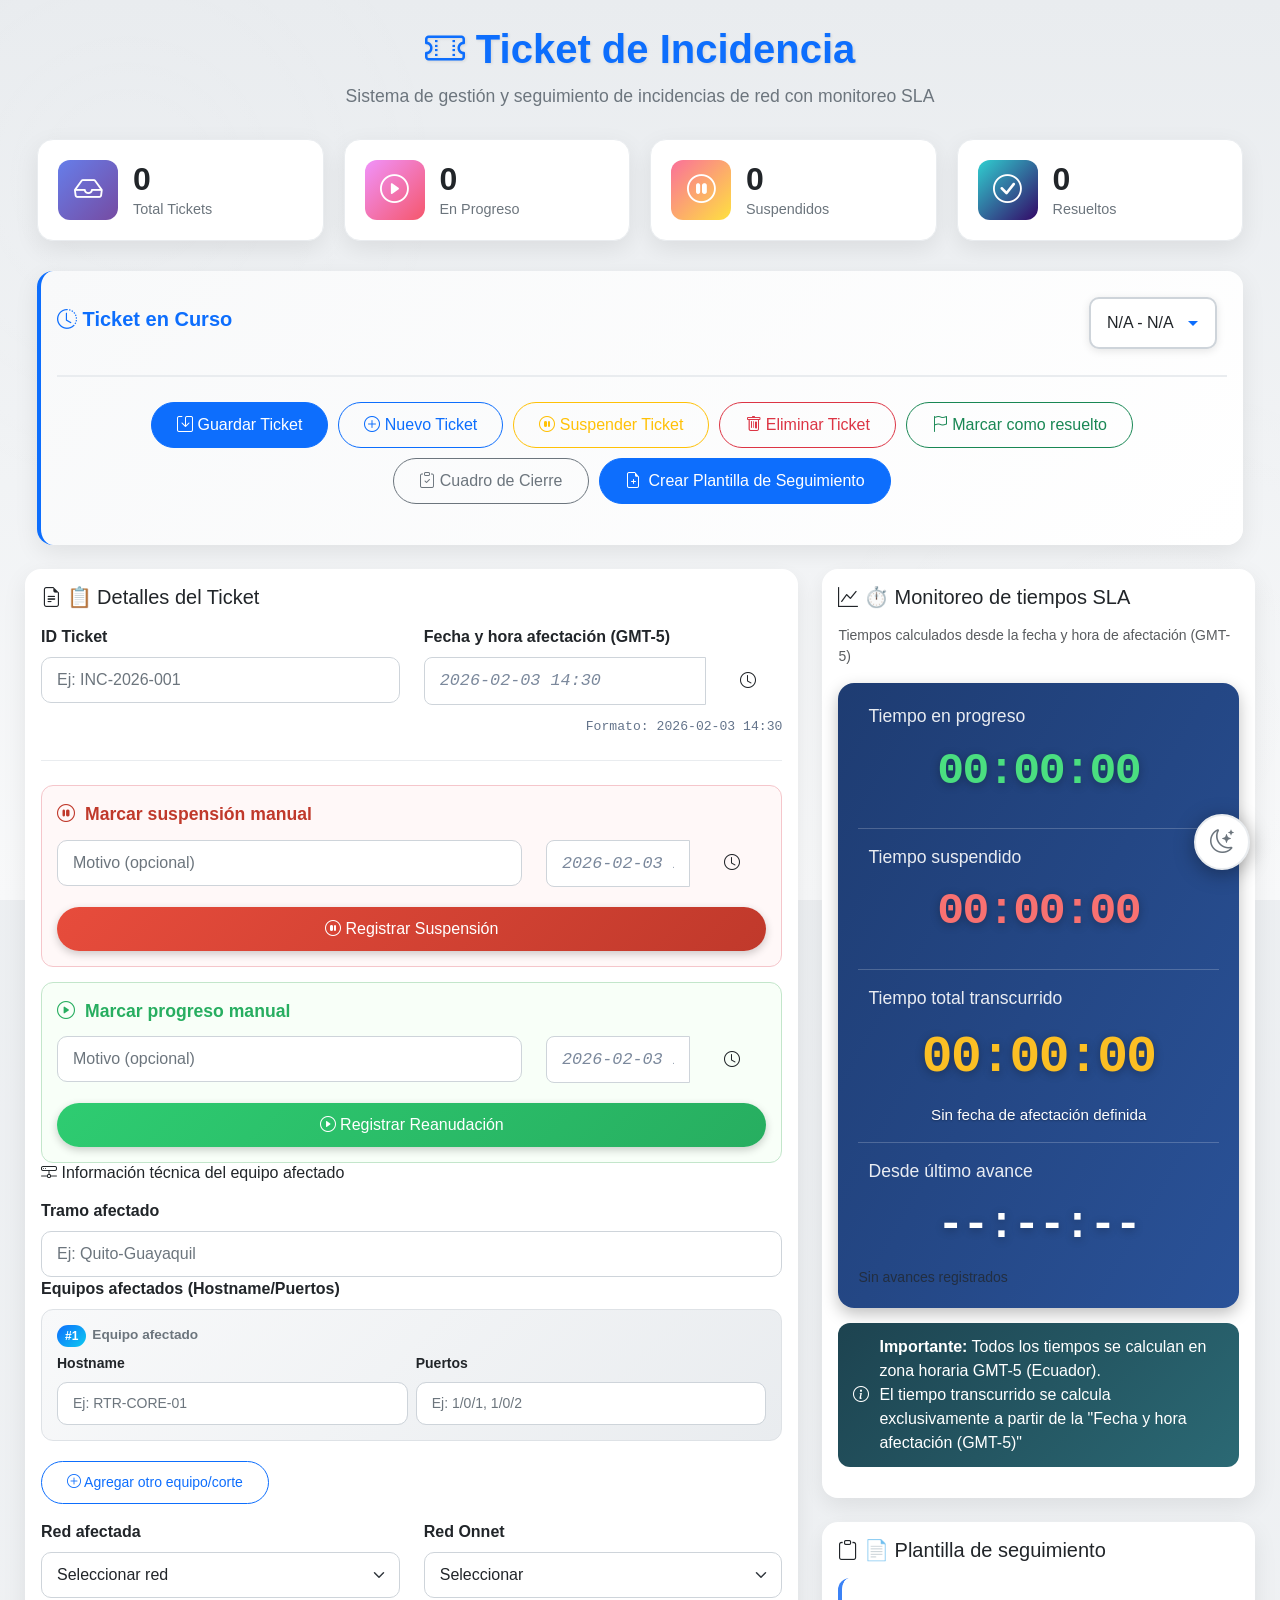
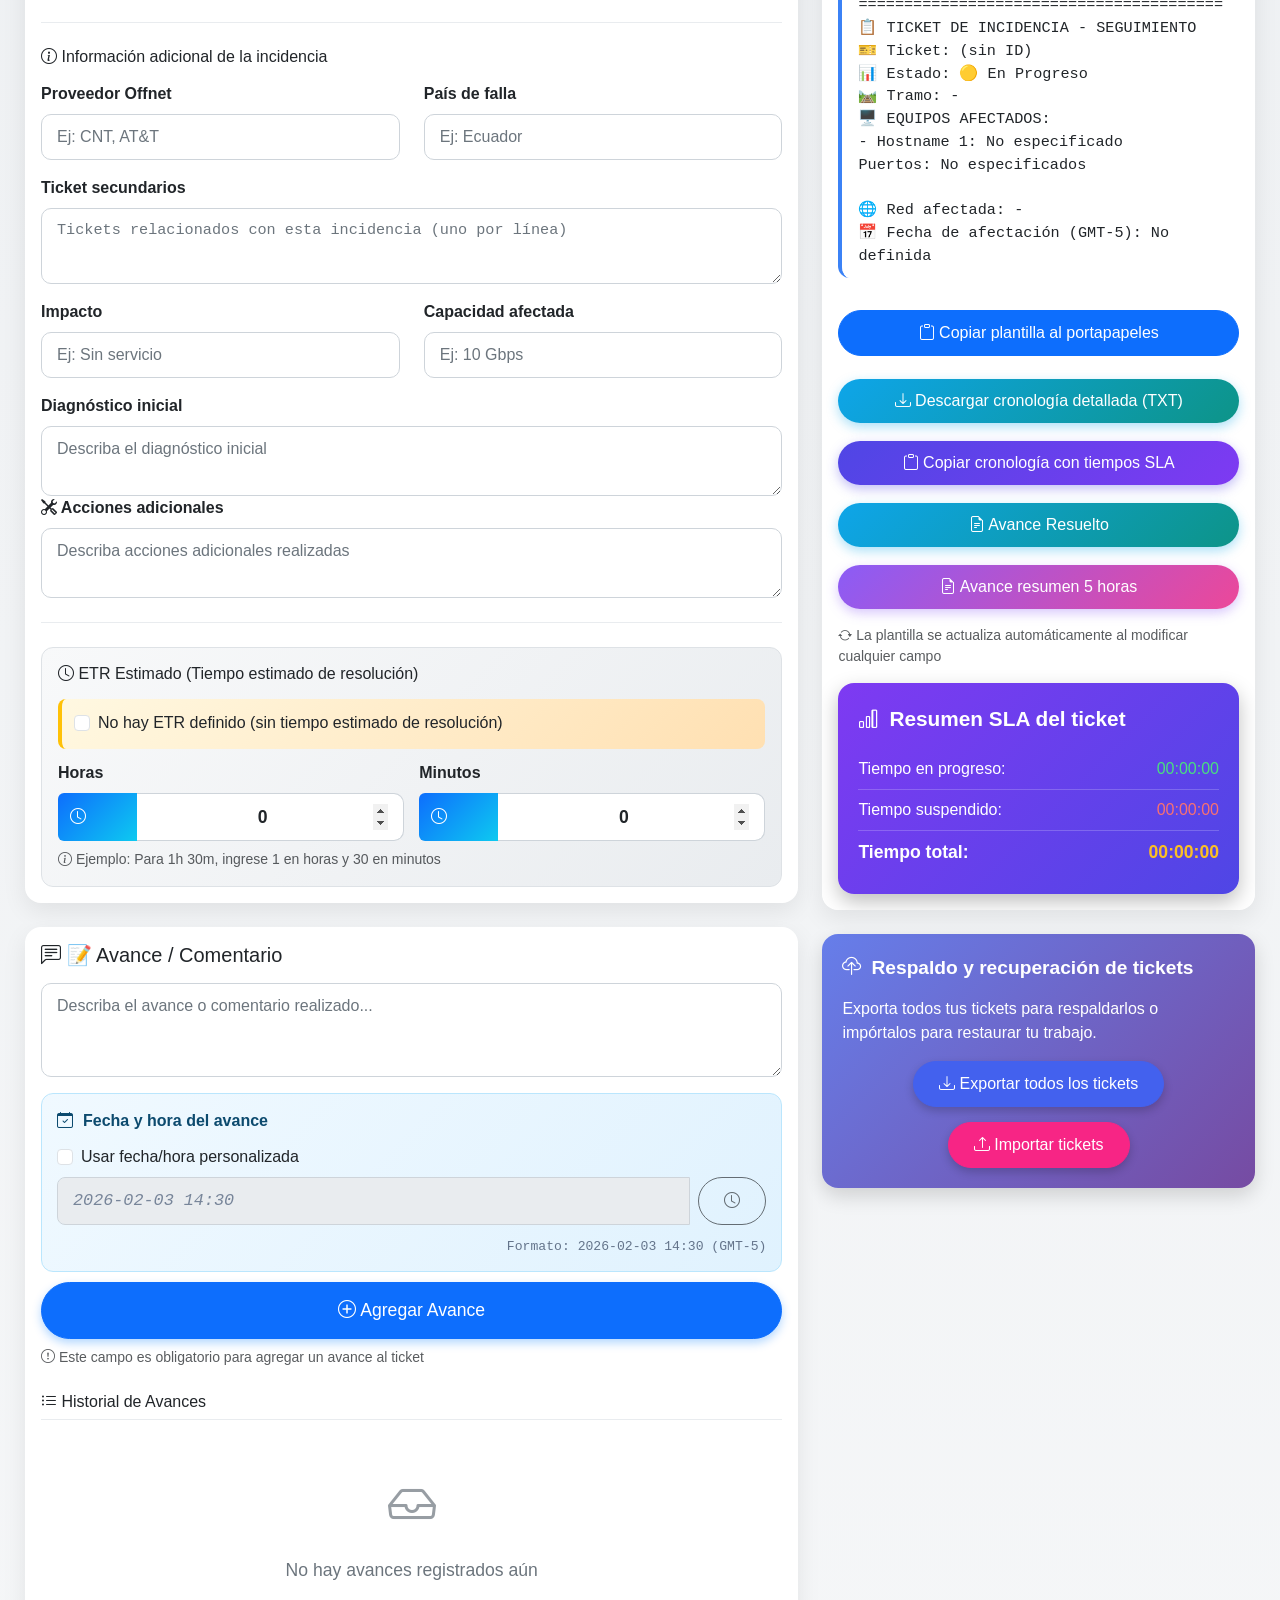
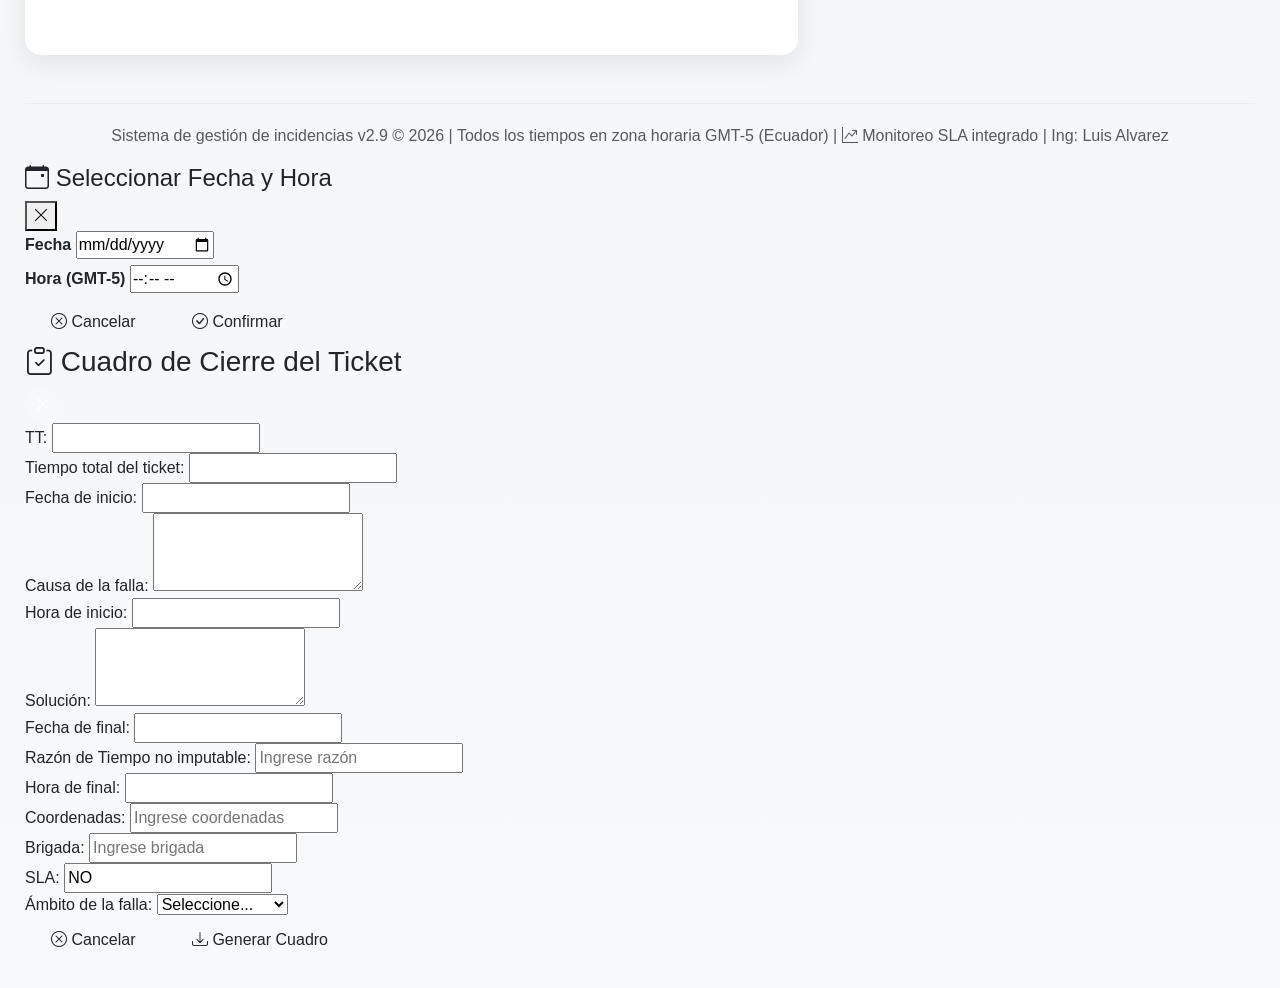
==== commit c26d3cf9: "Update index.html" ====
--- a/index.html
+++ b/index.html
@@ -1,5 +1,6 @@
 <!DOCTYPE html>
-<html lang="es">
+<html lang="es" data-bs-theme="light">
+
 <head>
     <meta charset="UTF-8">
     <meta name="viewport" content="width=device-width, initial-scale=1.0">
@@ -8,52 +9,43 @@
     <link href="https://cdn.jsdelivr.net/npm/bootstrap-icons@1.10.0/font/bootstrap-icons.css" rel="stylesheet">
     <link rel="stylesheet" href="styles.css">
 </head>
+
 <body>
-    <div class="theme-transition" id="themeTransition">
+    <div id="themeTransition" class="theme-transition">
         <div class="spinner"></div>
     </div>
 
     <div class="container-fluid">
-        <div class="row mb-4">
-            <div class="col-12">
-                <h1><i class="bi bi-ticket-perforated"></i> Ticket de Incidencia</h1>
-                <p class="subtitle">Sistema de gestión y seguimiento de incidencias de red con monitoreo SLA</p>
-            </div>
-        </div>
+        <header class="text-center mb-4">
+            <h1><i class="bi bi-ticket-perforated"></i> Ticket de Incidencia</h1>
+            <p class="subtitle">Sistema de gestión y seguimiento de incidencias de red con monitoreo SLA</p>
+        </header>
 
         <!-- Dashboard Stats -->
         <div class="dashboard-stats">
             <div class="stat-card">
-                <div class="stat-icon bg-primary">
-                    <i class="bi bi-inbox"></i>
-                </div>
+                <div class="stat-icon bg-primary"><i class="bi bi-inbox"></i></div>
                 <div class="stat-content">
                     <h3 id="totalTickets">0</h3>
                     <p>Total Tickets</p>
                 </div>
             </div>
             <div class="stat-card">
-                <div class="stat-icon bg-success">
-                    <i class="bi bi-play-circle"></i>
-                </div>
+                <div class="stat-icon bg-success"><i class="bi bi-play-circle"></i></div>
                 <div class="stat-content">
                     <h3 id="activeTickets">0</h3>
                     <p>En Progreso</p>
                 </div>
             </div>
             <div class="stat-card">
-                <div class="stat-icon bg-warning">
-                    <i class="bi bi-pause-circle"></i>
-                </div>
+                <div class="stat-icon bg-warning"><i class="bi bi-pause-circle"></i></div>
                 <div class="stat-content">
                     <h3 id="suspendedTickets">0</h3>
                     <p>Suspendidos</p>
                 </div>
             </div>
             <div class="stat-card">
-                <div class="stat-icon bg-info">
-                    <i class="bi bi-check-circle"></i>
-                </div>
+                <div class="stat-icon bg-info"><i class="bi bi-check-circle"></i></div>
                 <div class="stat-content">
                     <h3 id="resolvedTickets">0</h3>
                     <p>Resueltos</p>
@@ -61,274 +53,250 @@
             </div>
         </div>
 
-        <!-- Ticket en Curso - MOVIDO ARRIBA -->
+        <!-- Ticket en Curso -->
         <div class="ticket-en-curso-container mb-4">
             <div class="card">
                 <div class="card-body">
-                    <div class="row align-items-center">
-                        <div class="col-md-8">
-                            <h5 class="mb-2">
-                                <i class="bi bi-folder2-open"></i> Ticket en Curso
-                            </h5>
-                            <p class="text-muted mb-0 small">
-                                Seleccione un ticket existente o cree uno nuevo para comenzar
-                            </p>
-                        </div>
-                        <div class="col-md-4">
-                            <div id="listaTickets">
-                                <div class="ticket-dropdown-container">
-                                    <select class="ticket-dropdown" disabled>
-                                        <option value="">N/A - N/A</option>
+                    <div class="ticket-header">
+                        <h5><i class="bi bi-clock-history"></i> Ticket en Curso</h5>
+                        <div id="listaTickets">
+                            <div class="ticket-dropdown-container">
+                                <select class="ticket-dropdown" disabled>
+                                    <option value="">N/A - N/A</option>
+                                </select>
+                            </div>
+                        </div>
+                    </div>
+                    <div class="action-buttons">
+                        <button class="btn btn-primary" onclick="guardarTicket()">
+                            <i class="bi bi-save"></i> Guardar Ticket
+                        </button>
+                        <button class="btn btn-outline-primary" onclick="nuevoTicket()">
+                            <i class="bi bi-plus-circle"></i> Nuevo Ticket
+                        </button>
+                        <button class="btn btn-outline-warning" id="suspendBtn" onclick="toggleEstado()">
+                            <i class="bi bi-pause-circle"></i> Suspender Ticket
+                        </button>
+                        <button class="btn btn-outline-danger" onclick="eliminarTicket()">
+                            <i class="bi bi-trash"></i> Eliminar Ticket
+                        </button>
+                        <button class="btn btn-outline-success" id="resolveBtn" onclick="resolverTicket()">
+                            <i class="bi bi-flag"></i> Marcar como resuelto
+                        </button>
+                        <button class="btn btn-outline-info" id="reopenBtn" onclick="reabrirTicket()"
+                            style="display: none;">
+                            <i class="bi bi-arrow-counterclockwise"></i> Reabrir ticket
+                        </button>
+                        <button class="btn btn-outline-secondary" id="cuadroCierreBtn" onclick="abrirCuadroCierre()">
+                            <i class="bi bi-clipboard-check"></i> Cuadro de Cierre
+                        </button>
+
+                            <!-- 👇 NUEVO BOTÓN AÑADIDO -->
+                            <button class="btn btn-primary" onclick="window.location.href='plantilla.html'">
+                                <i class="bi bi-file-earmark-plus me-2"></i>Crear Plantilla de Seguimiento
+                            </button>
+                        </div>
+                    </div>
+                </div>
+            </div>
+        </div>
+
+        <div class="container-grid">
+            <!-- Columna Izquierda -->
+            <div>
+                <div class="card">
+                    <div class="card-body">
+                        <h5 class="mb-3"><i class="bi bi-file-earmark-text"></i> 📋 Detalles del Ticket</h5>
+
+                        <div class="form-section">
+                            <div class="row">
+                                <div class="col-md-6">
+                                    <label class="form-label">ID Ticket</label>
+                                    <input type="text" class="form-control" id="ticketId"
+                                        placeholder="Ej: INC-2026-001">
+                                </div>
+                                <div class="col-md-6">
+                                    <label class="form-label">Fecha y hora afectación (GMT-5)</label>
+                                    <div class="input-group-datetime">
+                                        <input type="text" class="form-control input-datetime-text" id="fechaAfectacion"
+                                            placeholder="2026-02-03 14:30" onclick="abrirDatePicker('fechaAfectacion')"
+                                            readonly>
+                                        <button type="button" class="btn btn-now"
+                                            onclick="abrirDatePicker('fechaAfectacion')"
+                                            title="Seleccionar fecha y hora">
+                                            <i class="bi bi-clock"></i>
+                                        </button>
+                                    </div>
+                                    <small class="format-label">Formato: 2026-02-03 14:30</small>
+                                </div>
+                            </div>
+                        </div>
+
+                        <!-- Suspensión Manual -->
+                         
+                        <div class="manual-state-section suspension-manual-section">
+                            <div class="manual-state-title suspension-manual-title">
+                                <i class="bi bi-pause-circle"></i> Marcar suspensión manual
+                            </div>
+                            <div class="row">
+                                <div class="col-md-8">
+                                    <input type="text" class="form-control" id="motivoSuspension"
+                                        placeholder="Motivo (opcional)">
+                                </div>
+                                <div class="col-md-4">
+                                    <div class="input-group-datetime">
+                                        <input type="text" class="form-control input-datetime-text"
+                                            id="suspensionManual" placeholder="2026-02-03 14:30"
+                                            onclick="abrirDatePicker('suspensionManual')" readonly>
+                                        <button type="button" class="btn btn-now"
+                                            onclick="abrirDatePicker('suspensionManual')"
+                                            title="Seleccionar fecha y hora">
+                                            <i class="bi bi-clock"></i>
+                                        </button>
+                                    </div>
+                                </div>
+                                
+                            </div>
+                            
+                            <button class="btn suspension-manual-btn manual-state-btn w-100 mt-2"
+                                onclick="agregarSuspensionManual()">
+                                <i class="bi bi-pause-circle"></i> Registrar Suspensión
+                            </button>
+                        </div>
+
+                        <!-- Reanudación Manual -->
+                        <div class="manual-state-section progreso-manual-section">
+                            <div class="manual-state-title progreso-manual-title">
+                                <i class="bi bi-play-circle"></i> Marcar progreso manual
+                            </div>
+                            <div class="row">
+                                <div class="col-md-8">
+                                    <input type="text" class="form-control" id="motivoReanudacion"
+                                        placeholder="Motivo (opcional)">
+                                </div>
+                                <div class="col-md-4">
+                                    <div class="input-group-datetime">
+                                        <input type="text" class="form-control input-datetime-text"
+                                            id="reanudacionManual" placeholder="2026-02-03 14:30"
+                                            onclick="abrirDatePicker('reanudacionManual')" readonly>
+                                        <button type="button" class="btn btn-now"
+                                            onclick="abrirDatePicker('reanudacionManual')"
+                                            title="Seleccionar fecha y hora">
+                                            <i class="bi bi-clock"></i>
+                                        </button>
+                                    </div>
+                                </div>                                
+                            </div>
+                            <button class="btn progreso-manual-btn manual-state-btn w-100 mt-2"
+                                onclick="agregarReanudacionManual()">
+                                <i class="bi bi-play-circle"></i> Registrar Reanudación
+                            </button>
+                        </div>
+                        <!-- Información de equipo afectado -->
+                        <div class="form-section">
+                            <h6 class="mb-3"><i class="bi bi-hdd-network"></i> Información técnica del equipo afectado
+                            </h6>
+                            <div class="row">
+
+                                <div class="col-md-12">
+                                    <label class="form-label">Tramo afectado</label>
+                                    <input type="text" class="form-control" id="tramo"
+                                        placeholder="Ej: Quito-Guayaquil">
+                                </div>
+                            </div>
+                            <div class="col-md-12">
+                                <label class="form-label">Equipos afectados (Hostname/Puertos)</label>                                
+                                <div id="hostnamePuertosContainer"></div>
+                                
+                                <button class="btn btn-outline-primary btn-sm mt-2"
+                                    onclick="agregarCampoHostnamePuerto()">
+                                    <i class="bi bi-plus-circle"></i> Agregar otro equipo/corte
+                                </button>
+                            </div>
+                            <div class="row mt-3">
+                                <div class="col-md-6">
+                                    <label class="form-label">Red afectada</label>
+                                    <select class="form-select" id="redAfectada">
+                                        <option value="">Seleccionar red</option>
+                                        <option value="Nokia">Nokia</option>
+                                        <option value="Padtec">Padtec</option>
+                                        <option value="Huawei">Huawei</option>
+                                        <option value="OTN">OTN</option>
+                                        <option value="Fibra Oscura">Fibra Oscura</option>
+                                        <option value="FO">FO</option>
+                                        <option value="Infinera">Infinera</option>
+                                        <option value="Packet Light">Packet Light</option>
+                                        <option value="Huawei OTN y IP">Huawei "OTN" y IP</option>
+                                        <option value="IP">IP</option>
+                                        <option value="CORTE-URBANO">Corte-Urbano</option>
                                     </select>
                                 </div>
-                            </div>
-                        </div>
-                    </div>
-                </div>
-            </div>
-        </div>
-
-        <!-- Action Buttons -->
-        <div class="action-buttons">
-            <button class="btn btn-primary" onclick="guardarTicket()">
-                <i class="bi bi-save"></i> Guardar Ticket
-            </button>
-            <button class="btn btn-success" onclick="nuevoTicket()">
-                <i class="bi bi-plus-circle"></i> Nuevo Ticket
-            </button>
-            <button class="btn btn-outline-warning" id="suspendBtn" onclick="toggleEstado()">
-                <i class="bi bi-pause-circle"></i> Suspender Ticket
-            </button>
-            <button class="btn btn-outline-danger" onclick="eliminarTicket()">
-                <i class="bi bi-trash"></i> Eliminar Ticket
-            </button>
-            <button class="btn btn-outline-success" id="resolveBtn" onclick="resolverTicket()">
-                <i class="bi bi-check-circle"></i> Marcar como resuelto
-            </button>
-            <button class="btn btn-outline-primary" id="reopenBtn" onclick="reabrirTicket()" style="display: none;">
-                <i class="bi bi-arrow-counterclockwise"></i> Reabrir ticket
-            </button>
-        </div>
-
-        <div class="container-grid">
-            <!-- Left Column - Ticket Form -->
-            <div class="card">
-                <div class="card-header">
-                    <h5 class="mb-0">📋 Detalles del Ticket</h5>
-                </div>
-                <div class="card-body">
-                    <!-- Ticket ID -->
-                    <div class="mb-3">
-                        <label for="ticketId" class="form-label">ID Ticket</label>
-                        <input type="text" class="form-control" id="ticketId" placeholder="Ej: TIK-2026-001">
-                    </div>
-
-                    <!-- Fecha de Afectación -->
-                    <div class="mb-3">
-                        <label for="fechaAfectacion" class="form-label">
-                            <i class="bi bi-calendar-event"></i> Fecha y hora afectación (GMT-5)
-                        </label>
-                        <div class="input-group">
-                            <input 
-                                type="text" 
-                                class="form-control" 
-                                id="fechaAfectacion" 
-                                placeholder="AAAA-MM-DD HH:mm"
-                                onchange="validarFormatoFecha('fechaAfectacion'); actualizarCronometro();"
-                            >
-                            <button 
-                                class="btn btn-outline-primary" 
-                                type="button" 
-                                onclick="insertarFechaActual('fechaAfectacion')"
-                            >
-                                <i class="bi bi-calendar-plus"></i>
-                            </button>
-                        </div>
-                        <small class="text-muted">Formato: 2026-02-03 14:30</small>
-                        <div id="fechaAfectacionMostrada" class="time-detail mt-2"></div>
-                    </div>
-
-                    <!-- Suspensión Manual -->
-                    <div class="manual-state-section suspension-manual-section">
-                        <div class="manual-state-title suspension-manual-title">
-                            <i class="bi bi-pause-circle"></i>
-                            <span>Marcar suspensión manual</span>
-                        </div>
-                        <div class="input-group mb-3">
-                            <input 
-                                type="text" 
-                                class="form-control" 
-                                id="suspensionManual" 
-                                placeholder="AAAA-MM-DD HH:mm"
-                            >
-                            <button 
-                                class="btn btn-outline-primary" 
-                                type="button" 
-                                onclick="insertarFechaActual('suspensionManual')"
-                            >
-                                <i class="bi bi-calendar-plus"></i>
-                            </button>
-                        </div>
-                        <textarea 
-                            class="form-control mb-3" 
-                            id="motivoSuspension" 
-                            rows="2" 
-                            placeholder="Motivo de la suspensión"
-                        ></textarea>
-                        <button 
-                            class="btn manual-state-btn suspension-manual-btn w-100" 
-                            onclick="agregarSuspensionManual()"
-                        >
-                            <i class="bi bi-pause-circle"></i> Registrar Suspensión
-                        </button>
-                    </div>
-
-                    <!-- Reanudación Manual -->
-                    <div class="manual-state-section progreso-manual-section">
-                        <div class="manual-state-title progreso-manual-title">
-                            <i class="bi bi-play-circle"></i>
-                            <span>Marcar progreso manual</span>
-                        </div>
-                        <div class="input-group mb-3">
-                            <input 
-                                type="text" 
-                                class="form-control" 
-                                id="reanudacionManual" 
-                                placeholder="AAAA-MM-DD HH:mm"
-                            >
-                            <button 
-                                class="btn btn-outline-primary" 
-                                type="button" 
-                                onclick="insertarFechaActual('reanudacionManual')"
-                            >
-                                <i class="bi bi-calendar-plus"></i>
-                            </button>
-                        </div>
-                        <textarea 
-                            class="form-control mb-3" 
-                            id="motivoReanudacion" 
-                            rows="2" 
-                            placeholder="Motivo de la reanudación"
-                        ></textarea>
-                        <button 
-                            class="btn manual-state-btn progreso-manual-btn w-100" 
-                            onclick="agregarReanudacionManual()"
-                        >
-                            <i class="bi bi-play-circle"></i> Registrar Reanudación
-                        </button>
-                    </div>
-
-                    <!-- Información Técnica -->
-                    <div class="form-section">
-                        <h6><i class="bi bi-pc-display"></i> Información técnica del equipo afectado</h6>
-                        
-                        <!-- Tramo -->
-                        <div class="mb-3">
-                            <label for="tramo" class="form-label">Tramo afectado</label>
-                            <input type="text" class="form-control" id="tramo" placeholder="Ej: QUITO-GUAYAQUIL">
-                        </div>
-
-                        <!-- Hostname/Puertos Dinámicos -->
-                        <div class="mb-3">
-                            <label class="form-label">Equipos afectados (Hostname/Puertos)</label>
-                            <div id="hostnamePuertosContainer"></div>
-                            <button 
-                                class="btn btn-outline-primary btn-sm mt-2" 
-                                onclick="agregarCampoHostnamePuerto()"
-                            >
-                                <i class="bi bi-plus-circle"></i> Agregar otro equipo/corte
-                            </button>
-                        </div>
-
-                        <!-- Red Afectada -->
-                        <div class="mb-3">
-                            <label for="redAfectada" class="form-label">Red afectada</label>
-                            <select class="form-select" id="redAfectada">
-                                <option value="">Seleccionar red</option>
-                                <option value="Nokia">Nokia</option>
-                                <option value="Padtec">Padtec</option>
-                                <option value="Huawei">Huawei</option>
-                                <option value="OTN">OTN</option>
-                                <option value="Fibra Oscura">Fibra Oscura</option>
-                                <option value="FO">FO</option>
-                                <option value="Infinera">Infinera</option>
-                                <option value="Packet Light">Packet Light</option>
-                                <option value='Huawei "OTN" y IP'>Huawei "OTN" y IP</option>
-                                <option value="IP">IP</option>
-                            </select>
-                        </div>
-
-                        <!-- Onnet -->
-                        <div class="mb-3">
-                            <label for="onnet" class="form-label">Red Onnet</label>
-                            <select class="form-select" id="onnet">
-                                <option value="">Seleccionar</option>
-                                <option value="Si">Si</option>
-                                <option value="No">No</option>
-                            </select>
-                        </div>
-                    </div>
-
-                    <!-- Información Adicional -->
-                    <div class="info-adicional-box">
-                        <h6><i class="bi bi-info-circle"></i> Información adicional de la incidencia</h6>
-                        
-                        <div class="mb-3">
-                            <label for="offnet" class="form-label">Proveedor Offnet</label>
-                            <input type="text" class="form-control" id="offnet" placeholder="Nombre del proveedor">
-                        </div>
-
-                        <div class="mb-3">
-                            <label for="pais" class="form-label">País de falla</label>
-                            <input type="text" class="form-control" id="pais" placeholder="Ej: Ecuador, Perú">
-                        </div>
-
-                        <div class="mb-3">
-                            <label for="ticketSecundarios" class="form-label">Ticket secundarios</label>
-                            <textarea 
-                                class="form-control" 
-                                id="ticketSecundarios" 
-                                rows="3" 
-                                placeholder="Ingrese tickets relacionados (uno por línea o separados por coma)"
-                            ></textarea>
-                            <small class="text-muted">Tickets relacionados con esta incidencia</small>
-                        </div>
-
-                        <div class="mb-3">
-                            <label for="impacto" class="form-label">Impacto</label>
-                            <input type="text" class="form-control" id="impacto" placeholder="Describa el impacto">
-                        </div>
-
-                        <div class="mb-3">
-                            <label for="capacidadAfectada" class="form-label">Capacidad afectada</label>
-                            <input type="text" class="form-control" id="capacidadAfectada" placeholder="Ej: 10G, 100G">
-                        </div>
-
-                        <div class="mb-3">
-                            <label for="diagnostico" class="form-label">Diagnóstico inicial</label>
-                            <textarea 
-                                class="form-control" 
-                                id="diagnostico" 
-                                rows="3" 
-                                placeholder="Describa el diagnóstico inicial"
-                            ></textarea>
-                        </div>
-
-                        <!-- ETR -->
+                                <div class="col-md-6">
+                                    <label class="form-label">Red Onnet</label>
+                                    <select class="form-select" id="onnet">
+                                        <option value="">Seleccionar</option>
+                                        <option value="Si">Si</option>
+                                        <option value="No">No</option>
+                                    </select>
+                                </div>
+                            </div>
+                        </div>
+
+                        <div class="form-section">
+                            <h6 class="mb-3"><i class="bi bi-info-circle"></i> Información adicional de la incidencia
+                            </h6>
+                            <div class="row">
+                                <div class="col-md-6">
+                                    <label class="form-label">Proveedor Offnet</label>
+                                    <input type="text" class="form-control" id="offnet" placeholder="Ej: CNT, AT&T">
+                                </div>
+                                <div class="col-md-6">
+                                    <label class="form-label">País de falla</label>
+                                    <input type="text" class="form-control" id="pais" placeholder="Ej: Ecuador">
+                                </div>
+                            </div>
+                            <div class="row mt-3">
+                                <div class="col-12">
+                                    <label class="form-label">Ticket secundarios</label>
+                                    <textarea class="form-control" id="ticketSecundarios" rows="2"
+                                        placeholder="Tickets relacionados con esta incidencia (uno por línea)"></textarea>
+                                </div>
+                            </div>
+                            <div class="row mt-3">
+                                <div class="col-md-6">
+                                    <label class="form-label">Impacto</label>
+                                    <input type="text" class="form-control" id="impacto" placeholder="Ej: Sin servicio">
+                                </div>
+                                <div class="col-md-6">
+                                    <label class="form-label">Capacidad afectada</label>
+                                    <input type="text" class="form-control" id="capacidadAfectada"
+                                        placeholder="Ej: 10 Gbps">
+                                </div>
+                            </div>
+                            <div class="row mt-3">
+                                <div class="col-12">
+                                    <label class="form-label">Diagnóstico inicial</label>
+                                    <textarea class="form-control" id="diagnostico" rows="2"
+                                        placeholder="Describa el diagnóstico inicial"></textarea>
+                                </div>
+                            </div>
+                            <div class="form-section">
+                                <label class="form-label"><i class="bi bi-tools"></i> Acciones adicionales</label>
+                                <textarea class="form-control" id="accionesAdicionales" rows="2"
+                                    placeholder="Describa acciones adicionales realizadas"></textarea>
+                            </div>
+                        </div>
+
+                        <!-- ETR Section -->
                         <div class="etr-section">
-                            <div class="p-3">
-                                <label class="form-label">
-                                    <i class="bi bi-clock-history"></i> ETR Estimado (Tiempo estimado de resolución)
-                                </label>
-                                
+                            <div class="card-body">
+                                <h6 class="mb-3"><i class="bi bi-clock"></i> ETR Estimado (Tiempo estimado de
+                                    resolución)</h6>
+
                                 <div class="no-etr-check">
                                     <div class="form-check">
-                                        <input 
-                                            class="form-check-input" 
-                                            type="checkbox" 
-                                            id="noEtrCheck" 
-                                            onchange="toggleNoEtr()"
-                                        >
+                                        <input class="form-check-input" type="checkbox" id="noEtrCheck"
+                                            onchange="toggleNoEtr()">
                                         <label class="form-check-label" for="noEtrCheck">
                                             No hay ETR definido (sin tiempo estimado de resolución)
                                         </label>
@@ -338,167 +306,106 @@
                                 <div id="etrInputs">
                                     <div class="etr-inputs-container">
                                         <div class="etr-input-group">
+                                            <label class="form-label">Horas</label>
                                             <div class="input-group">
-                                                <span class="input-group-text">Horas</span>
-                                                <input 
-                                                    type="number" 
-                                                    class="form-control" 
-                                                    id="etrHoras" 
-                                                    min="0" 
-                                                    value="0"
-                                                >
+                                                <span class="input-group-text"><i class="bi bi-clock"></i></span>
+                                                <input type="number" class="form-control" id="etrHoras" min="0"
+                                                    value="0" onchange="iniciarContadorETR()">
                                             </div>
                                         </div>
                                         <div class="etr-input-group">
+                                            <label class="form-label">Minutos</label>
                                             <div class="input-group">
-                                                <span class="input-group-text">Minutos</span>
-                                                <input 
-                                                    type="number" 
-                                                    class="form-control" 
-                                                    id="etrMinutos" 
-                                                    min="0" 
-                                                    max="59" 
-                                                    value="0"
-                                                >
+                                                <span class="input-group-text"><i class="bi bi-clock"></i></span>
+                                                <input type="number" class="form-control" id="etrMinutos" min="0"
+                                                    max="59" value="0" onchange="iniciarContadorETR()">
                                             </div>
                                         </div>
                                     </div>
                                     <small class="text-muted d-block mt-2">
-                                        <i class="bi bi-info-circle"></i> 
-                                        Ejemplo: Para 1h 30m, ingrese 1 en horas y 30 en minutos
+                                        <i class="bi bi-info-circle"></i> Ejemplo: Para 1h 30m, ingrese 1 en horas y 30
+                                        en minutos
                                     </small>
                                 </div>
-                            </div>
-                        </div>
-
-                        <!-- Acciones Adicionales -->
-                        <div class="mb-3">
-                            <label for="accionesAdicionales" class="form-label">Acciones adicionales</label>
-                            <textarea 
-                                class="form-control" 
-                                id="accionesAdicionales" 
-                                rows="3" 
-                                placeholder="Describa acciones adicionales realizadas"
-                            ></textarea>
-                        </div>
-
-                        <!-- SECCIÓN DE AVANCES -->
-                        <div class="card mb-4">
-                            <div class="card-header">
-                                <h5 class="mb-0">📝 Avance / Comentario</h5>
-                            </div>
-                            <div class="card-body">
-                                <!-- Campo de texto para avances -->
-                                <div class="mb-3">
-                                    <label for="avanceInput" class="form-label">
-                                        <i class="bi bi-chat-left-text"></i> Agregar nuevo avance
-                                    </label>
-                                    <textarea 
-                                        id="avanceInput" 
-                                        class="form-control" 
-                                        rows="3" 
-                                        placeholder="Escribe aquí el avance, comentario o acción realizada..."
-                                    ></textarea>
-                                    <small class="text-muted">
-                                        <i class="bi bi-info-circle"></i> 
-                                        Este campo es obligatorio para agregar un avance al ticket
-                                    </small>
-                                </div>
-
-                                <!-- Opción de fecha manual -->
-                                <div class="manual-avance-section">
-                                    <div class="manual-avance-title">
-                                        <i class="bi bi-calendar-event"></i>
-                                        <span>Fecha y hora del avance</span>
+
+                                <div id="etrContadorContainer" class="etr-contador-container" style="display: none;">
+                                    <div class="etr-contador-label">
+                                        <i class="bi bi-hourglass-split"></i> Tiempo restante ETR:
                                     </div>
-                                    <div class="form-check mb-3">
-                                        <input 
-                                            class="form-check-input" 
-                                            type="checkbox" 
-                                            id="usarFechaManual" 
-                                            onchange="toggleFechaManualAvance()"
-                                        >
-                                        <label class="form-check-label" for="usarFechaManual">
-                                            Usar fecha/hora personalizada
-                                        </label>
+                                    <div class="etr-contador-tiempo" id="etrContadorTiempo">00:00:00</div>
+                                    <div class="etr-contador-barra">
+                                        <div class="etr-contador-progreso" id="etrContadorProgreso"></div>
                                     </div>
-                                    <div class="input-group-datetime" id="fechaManualContainer">
-                                        <input 
-                                            type="text" 
-                                            class="form-control input-datetime-text" 
-                                            id="fechaAvanceManual" 
-                                            placeholder="AAAA-MM-DD HH:mm"
-                                            disabled
-                                        >
-                                        <button 
-                                            class="btn btn-calendar" 
-                                            type="button" 
-                                            onclick="insertarFechaActual('fechaAvanceManual')"
-                                            disabled
-                                            title="Insertar fecha/hora actual (GMT-5)"
-                                        >
-                                            <i class="bi bi-calendar-plus"></i>
-                                        </button>
-                                    </div>
-                                    <small class="format-label">
-                                        Formato: 2026-02-03 14:30 (GMT-5)
-                                    </small>
-                                </div>
-
-                                <!-- Botón para agregar avance -->
-                                <div class="d-grid gap-2 mt-3">
-                                    <button 
-                                        class="btn add-avance-btn" 
-                                        type="button" 
-                                        onclick="agregarAvance()"
-                                    >
-                                        <i class="bi bi-plus-circle"></i> Agregar Avance
-                                    </button>
-                                </div>
-
-                                <!-- Historial de avances -->
-                                <div class="mt-4">
-                                    <div class="avances-header">
-                                        <h6 class="mb-0">
-                                            <i class="bi bi-clock-history"></i> Historial de Avances
-                                        </h6>
-                                        <span 
-                                            id="nuevosAvancesBadge" 
-                                            class="nuevo-avance-badge" 
-                                            style="display: none;"
-                                        >
-                                            0 avances
-                                        </span>
-                                    </div>
-                                    <div 
-                                        id="historialAvances" 
-                                        class="avance-container"
-                                    >
-                                        <div class="empty-state">
-                                            <i class="bi bi-inbox"></i>
-                                            <p>No hay avances registrados aún</p>
-                                        </div>
-                                    </div>
-                                </div>
-                            </div>
-                        </div>
-                        <!-- FIN SECCIÓN DE AVANCES -->
-                    </div>
-                </div>
-            </div>
-
-            <!-- Right Column - SLA & Template -->
+                                    <div class="etr-contador-estado" id="etrContadorEstado">En tiempo</div>
+                                </div>
+                            </div>
+                        </div>
+
+                        
+                    </div>
+                </div>
+
+                <!-- Avances -->
+                <div class="card mt-4">
+                    <div class="card-body">
+                        <h5 class="mb-3"><i class="bi bi-chat-left-text"></i> 📝 Avance / Comentario</h5>
+                        <textarea class="form-control mb-3" id="avanceInput" rows="3"
+                            placeholder="Describa el avance o comentario realizado..."></textarea>
+
+                        <div class="manual-avance-section">
+                            <div class="manual-avance-title">
+                                <i class="bi bi-calendar-check"></i> Fecha y hora del avance
+                            </div>
+                            <div class="form-check mb-2">
+                                <input class="form-check-input" type="checkbox" id="usarFechaManual"
+                                    onchange="toggleFechaManualAvance()">
+                                <label class="form-check-label" for="usarFechaManual">
+                                    Usar fecha/hora personalizada
+                                </label>
+                            </div>
+                            <div class="input-group-datetime">
+                                <input type="text" class="form-control input-datetime-text" id="fechaAvanceManual"
+                                    placeholder="2026-02-03 14:30" onclick="abrirDatePicker('fechaAvanceManual')"
+                                    readonly disabled>
+                                <button type="button" class="btn btn-now" onclick="abrirDatePicker('fechaAvanceManual')"
+                                    title="Seleccionar fecha y hora" disabled>
+                                    <i class="bi bi-clock"></i>
+                                </button>
+                            </div>
+                            <small class="format-label">Formato: 2026-02-03 14:30 (GMT-5)</small>
+                        </div>
+
+                        <button class="btn add-avance-btn w-100" onclick="agregarAvance()">
+                            <i class="bi bi-plus-circle"></i> Agregar Avance
+                        </button>
+                        <small class="text-muted d-block mt-2">
+                            <i class="bi bi-exclamation-circle"></i> Este campo es obligatorio para agregar un avance al
+                            ticket
+                        </small>
+
+                        <div class="avances-header mt-3">
+                            <h6 class="mb-0"><i class="bi bi-list-ul"></i> Historial de Avances</h6>
+                            <span class="nuevo-avance-badge" id="nuevosAvancesBadge" style="display: none;">0
+                                avances</span>
+                        </div>
+                        <div class="avance-container" id="historialAvances">
+                            <div class="empty-state">
+                                <i class="bi bi-inbox"></i>
+                                <p>No hay avances registrados aún</p>
+                            </div>
+                        </div>
+                    </div>
+                </div>
+            </div>
+
+            <!-- Columna Derecha -->
             <div>
-                <!-- SLA Monitoring -->
-                <div class="card mb-4">
-                    <div class="card-header">
-                        <h5 class="mb-0">⏱️ Monitoreo de tiempos SLA</h5>
-                    </div>
+                <!-- Monitoreo SLA -->
+                <div class="card">
                     <div class="card-body">
-                        <small class="text-muted d-block mb-3">
-                            <i class="bi bi-info-circle"></i> 
-                            Tiempos calculados desde la fecha y hora de afectación (GMT-5)
-                        </small>
+                        <h5 class="mb-3"><i class="bi bi-graph-up"></i> ⏱️ Monitoreo de tiempos SLA</h5>
+                        <small class="text-muted d-block mb-3">Tiempos calculados desde la fecha y hora de afectación
+                            (GMT-5)</small>
 
                         <div class="time-container">
                             <div class="time-section">
@@ -512,99 +419,96 @@
                             <div class="time-section">
                                 <span class="time-label">Tiempo total transcurrido</span>
                                 <div class="time-value time-total" id="tiempoTotal">00:00:00</div>
-                            </div>
-                        </div>
-
-                        <div class="alert-gmt5">
-                            <i class="bi bi-clock"></i>
-                            <div>
-                                <div id="fechaAfectacionMostrada">Sin fecha de afectación definida</div>
-                                <small>Desde último avance</small>
-                            </div>
-                        </div>
-
-                        <div class="time-container">
+                                <div class="time-detail" id="fechaAfectacionMostrada">Sin fecha de afectación definida
+                                </div>
+                            </div>
                             <div class="time-section">
-                                <span class="time-label">Último avance</span>
+                                <span class="time-label">Desde último avance</span>
                                 <div class="time-value" id="tiempoUltimoAvance">--:--:--</div>
                                 <div class="time-detail" id="fechaUltimoAvance">Sin avances registrados</div>
                             </div>
                         </div>
 
-                        <small class="text-muted">
-                            <i class="bi bi-info-circle"></i> 
-                            Importante: Todos los tiempos se calculan en zona horaria GMT-5 (Ecuador).
-                            El tiempo transcurrido se calcula exclusivamente a partir de la "Fecha y hora afectación (GMT-5)"
-                        </small>
-                    </div>
-                </div>
-
-                <!-- Template -->
-                <div class="card mb-4">
-                    <div class="card-header">
-                        <h5 class="mb-0">📄 Plantilla de seguimiento</h5>
-                    </div>
+                        <div class="alert-gmt5">
+                            <i class="bi bi-info-circle"></i>
+                            <div>
+                                <strong>Importante:</strong> Todos los tiempos se calculan en zona horaria GMT-5
+                                (Ecuador).
+                                <br>El tiempo transcurrido se calcula exclusivamente a partir de la "Fecha y hora
+                                afectación (GMT-5)"
+                            </div>
+                        </div>
+
+                        <!-- Suspension Indicator -->
+                        <div id="suspensionIndicator" class="suspension-indicator" style="display: none;">
+                            <i class="bi bi-pause-circle"></i> Ticket Suspendido
+                        </div>
+
+                        <!-- Resuelto Indicator -->
+                        <div id="resueltoIndicator" class="resuelto-indicator" style="display: none;">
+                            <i class="bi bi-check-circle"></i> Ticket Resuelto
+                        </div>
+                    </div>
+                </div>
+
+                <!-- Plantilla -->
+                <div class="card mt-4">
                     <div class="card-body">
-                        <small class="text-muted d-block mb-3">
-                            Complete los campos del ticket para generar la plantilla de seguimiento...
-                        </small>
-                        <pre id="plantillaSeguimiento">Complete los campos del ticket para generar la plantilla de seguimiento...</pre>
-                        
-                        <div class="d-grid gap-2 mt-3">
-                            <button class="btn btn-primary" onclick="copiarPlantilla(this)">
-                                <i class="bi bi-clipboard"></i> Copiar plantilla al portapapeles
-                            </button>
-                        </div>
-
-                        <div class="cronologia-container mt-3">
-                            <button class="btn cronologia-btn" onclick="generarCronologiaTXT()">
+                        <h5 class="mb-3"><i class="bi bi-clipboard"></i> 📄 Plantilla de seguimiento</h5>
+                        <pre
+                            id="plantillaSeguimiento">Complete los campos del ticket para generar la plantilla de seguimiento...</pre>
+                        <button class="btn btn-primary w-100 mt-3" onclick="copiarPlantilla(this)">
+                            <i class="bi bi-clipboard"></i> Copiar plantilla al portapapeles
+                        </button>
+
+                        <div class="cronologia-container">
+                            <button class="btn cronologia-btn w-100 mt-2" onclick="generarCronologiaTXT()">
                                 <i class="bi bi-download"></i> Descargar cronología detallada (TXT)
                             </button>
-                            <button class="btn copiar-cronologia-btn" onclick="copiarCronologia()">
+                            <button class="btn copiar-cronologia-btn w-100 mt-2" onclick="copiarCronologia()">
                                 <i class="bi bi-clipboard"></i> Copiar cronología con tiempos SLA
                             </button>
-                            <button class="btn btn-resumen-1" onclick="copiarResumen1()">
-                                <i class="bi bi-file-text"></i> Avance Resuelto
+                            <button class="btn btn-resumen-1 w-100 mt-2" onclick="copiarResumen1()">
+                                <i class="bi bi-file-earmark-text"></i> Avance Resuelto
                             </button>
-                            <button class="btn btn-resumen-2" onclick="copiarResumen2()">
-                                <i class="bi bi-file-text"></i> Avance resumen 5 horas
+                            <button class="btn btn-resumen-2 w-100 mt-2" onclick="copiarResumen2()">
+                                <i class="bi bi-file-earmark-text"></i> Avance resumen 5 horas
                             </button>
                         </div>
 
                         <small class="text-muted d-block mt-3">
-                            <i class="bi bi-info-circle"></i> 
-                            La plantilla se actualiza automáticamente al modificar cualquier campo
+                            <i class="bi bi-arrow-repeat"></i> La plantilla se actualiza automáticamente al modificar
+                            cualquier campo
                         </small>
-                    </div>
-                </div>
-
-                <!-- SLA Summary -->
-                <div class="sla-report-container">
-                    <div class="sla-report-title">
-                        <i class="bi bi-bar-chart"></i>
-                        <span>Resumen SLA del ticket</span>
-                    </div>
-                    <div class="sla-report-item">
-                        <span>Tiempo en progreso:</span>
-                        <span class="sla-progreso" id="slaProgreso">00:00:00</span>
-                    </div>
-                    <div class="sla-report-item">
-                        <span>Tiempo suspendido:</span>
-                        <span class="sla-suspendido" id="slaSuspendido">00:00:00</span>
-                    </div>
-                    <div class="sla-report-item">
-                        <span>Tiempo total:</span>
-                        <span class="sla-total" id="slaTotal">00:00:00</span>
+
+                        <!-- SLA Report -->
+                        <div class="sla-report-container mt-3">
+                            <div class="sla-report-title">
+                                <i class="bi bi-bar-chart"></i> Resumen SLA del ticket
+                            </div>
+                            <div class="sla-report-item">
+                                <span>Tiempo en progreso:</span>
+                                <span class="sla-progreso" id="slaProgreso">00:00:00</span>
+                            </div>
+                            <div class="sla-report-item">
+                                <span>Tiempo suspendido:</span>
+                                <span class="sla-suspendido" id="slaSuspendido">00:00:00</span>
+                            </div>
+                            <div class="sla-report-item">
+                                <span>Tiempo total:</span>
+                                <span class="sla-total" id="slaTotal">00:00:00</span>
+                            </div>
+                        </div>
                     </div>
                 </div>
 
                 <!-- Export/Import -->
-                <div class="export-import-container">
+                <div class="export-import-container mt-4">
                     <div class="export-import-title">
-                        <i class="bi bi-cloud-upload"></i>
-                        <span>Respaldo y recuperación de tickets</span>
-                    </div>
-                    <p class="mb-3">Exporta todos tus tickets para respaldarlos o impórtalos para restaurar tu trabajo.</p>
+                        <i class="bi bi-cloud-upload"></i> Respaldo y recuperación de tickets
+                    </div>
+                    <p class="mb-3">Exporta todos tus tickets para respaldarlos o impórtalos para restaurar tu trabajo.
+                    </p>
                     <div class="export-import-buttons">
                         <button class="btn btn-export" onclick="exportarTickets()">
                             <i class="bi bi-download"></i> Exportar todos los tickets
@@ -614,79 +518,72 @@
                         </button>
                     </div>
                 </div>
-
-                <!-- Ticket List - ELIMINADO DE AQUÍ (ahora está arriba) -->
-
-                <!-- Footer -->
-                <footer class="text-center mt-4">
-                    <p class="text-muted">
-                        <i class="bi bi-info-circle"></i> 
-                        Sistema de gestión de incidencias v2.9 © 2026 | Todos los tiempos en zona horaria GMT-5 (Ecuador) | 
-                        Monitoreo SLA integrado | Ing: Luis Alvarez
-                    </p>
-                </footer>
-            </div>
-        </div>
+            </div>
+        </div>
+
+        <footer class="text-center mt-5">
+            <p class="text-muted">
+                Sistema de gestión de incidencias v2.9 © 2026 | Todos los tiempos en zona horaria GMT-5 (Ecuador) |
+                <i class="bi bi-graph-up-arrow"></i> Monitoreo SLA integrado | Ing: Luis Alvarez
+            </p>
+        </footer>
     </div>
 
+    <!-- Theme Toggle -->
+    <button id="themeToggle" title="Cambiar tema">
+        <i class="bi bi-moon-stars"></i>
+    </button>
+
     <!-- Resolution Modal -->
-    <div class="modal-resolution" id="resolutionModal">
+    <div id="resolutionModal" class="modal-resolution">
         <div class="modal-resolution-content">
             <div class="modal-header-resolution">
-                <h3><i class="bi bi-check-circle"></i> Marcar ticket como resuelto</h3>
+                <h3><i class="bi bi-flag"></i> Marcar ticket como resuelto</h3>
             </div>
             <div class="modal-body-resolution">
                 <div class="resolution-instruction">
-                    <i class="bi bi-exclamation-triangle"></i> 
-                    Importante: Ingrese la fecha y hora exacta en que se resolvió la incidencia (GMT-5).
-                    Esta fecha se usará para calcular los tiempos SLA finales y aparecerá al final del historial cronológico.
+                    <i class="bi bi-exclamation-triangle"></i>
+                    <strong>Importante:</strong> Ingrese la fecha y hora exacta en que se resolvió la incidencia
+                    (GMT-5).
+                    <br>Esta fecha se usará para calcular los tiempos SLA finales y aparecerá al final del historial
+                    cronológico.
                 </div>
                 <div class="input-resolution-container">
-                    <label for="resolutionDateTime" class="form-label">
-                        Fecha y hora de resolución (GMT-5)
-                    </label>
-                    <div class="input-group">
-                        <input 
-                            type="text" 
-                            class="form-control" 
-                            id="resolutionDateTime" 
-                            placeholder="AAAA-MM-DD HH:mm"
-                        >
-                        <button 
-                            class="btn btn-outline-primary" 
-                            type="button" 
-                            onclick="insertarFechaActual('resolutionDateTime')"
-                        >
-                            <i class="bi bi-calendar-plus"></i>
-                        </button>
-                    </div>
-                    <small class="text-muted d-block mt-2">
-                        Formato requerido: 2026-02-03 14:30
-                    </small>
+                    <label class="form-label">Fecha y hora de resolución (GMT-5)</label>
+                    <div class="input-group-datetime">
+                        <input type="text" class="form-control input-datetime-text" id="resolutionDateTime"
+                            placeholder="2026-02-03 14:30" onclick="abrirDatePicker('resolutionDateTime')" readonly>
+                        <button type="button" class="btn btn-now" onclick="abrirDatePicker('resolutionDateTime')"
+                            title="Seleccionar fecha y hora">
+                            <i class="bi bi-clock"></i>
+                        </button>
+                    </div>
+                    <small class="format-label">Formato requerido: 2026-02-03 14:30</small>
                     <div id="resolutionError" class="resolution-error">
-                        <i class="bi bi-exclamation-octagon"></i> 
-                        <span id="resolutionErrorMessage"></span>
-                    </div>
-                    <small class="text-muted d-block mt-2">
-                        <i class="bi bi-info-circle"></i> 
-                        Nota SLA: El tiempo en progreso se calculará hasta esta fecha/hora.
-                        El tiempo suspendido NO contará para el cumplimiento del SLA.
-                    </small>
+                        <i class="bi bi-exclamation-circle"></i> <span id="resolutionErrorMessage"></span>
+                    </div>
+                </div>
+                <div class="alert-gmt5 mt-3">
+                    <i class="bi bi-info-circle"></i>
+                    <div>
+                        <strong>Nota SLA:</strong> El tiempo en progreso se calculará hasta esta fecha/hora.
+                        <br>El tiempo suspendido NO contará para el cumplimiento del SLA.
+                    </div>
                 </div>
             </div>
             <div class="modal-footer-resolution">
                 <button class="btn btn-resolution btn-resolution-cancel" onclick="cerrarModalResolucion()">
-                    <i class="bi bi-x-lg"></i> Cancelar
+                    <i class="bi bi-x-circle"></i> Cancelar
                 </button>
                 <button class="btn btn-resolution btn-resolution-confirm" onclick="confirmarResolucion()">
-                    <i class="bi bi-check-lg"></i> Confirmar resolución
+                    <i class="bi bi-check-circle"></i> Confirmar resolución
                 </button>
             </div>
         </div>
     </div>
 
     <!-- Confirm Modal -->
-    <div class="modal-confirm" id="modalConfirm">
+    <div id="modalConfirm" class="modal-confirm">
         <div class="modal-confirm-content">
             <div class="modal-confirm-icon">
                 <i class="bi bi-question"></i>
@@ -694,18 +591,18 @@
             <h3 id="modalConfirmTitle">Confirmar Acción</h3>
             <p id="modalConfirmMessage">¿Está seguro de realizar esta acción?</p>
             <div class="modal-confirm-buttons">
-                <button class="btn-confirm-cancel" onclick="closeModalConfirm()">
-                    <i class="bi bi-x-lg"></i> Cancelar
-                </button>
-                <button class="btn-confirm-ok" id="btnConfirmOk">
-                    <i class="bi bi-check-lg"></i> Confirmar
+                <button class="btn btn-confirm-cancel" onclick="closeModalConfirm()">
+                    <i class="bi bi-x-circle"></i> Cancelar
+                </button>
+                <button class="btn btn-confirm-ok" id="btnConfirmOk">
+                    <i class="bi bi-check-circle"></i> Confirmar
                 </button>
             </div>
         </div>
     </div>
 
     <!-- Info Modal -->
-    <div class="modal-info" id="modalInfo">
+    <div id="modalInfo" class="modal-info">
         <div class="modal-info-content">
             <div class="modal-info-header">
                 <h3><i class="bi bi-info-circle"></i> Información</h3>
@@ -717,74 +614,179 @@
         </div>
     </div>
 
+    <!-- Export Selection Modal -->
+    <div id="modalSeleccionExportar" class="modal-export-selection">
+        <div class="modal-export-content">
+            <div class="modal-export-header">
+                <h3><i class="bi bi-download"></i> Seleccionar Tickets para Exportar</h3>
+                <button class="btn-close-modal" onclick="cerrarModalExportar()">
+                    <i class="bi bi-x-lg"></i>
+                </button>
+            </div>
+            <div class="modal-export-body">
+                <div class="export-destination-section">
+                    <label class="form-label" for="exportDestino">
+                        <i class="bi bi-folder"></i> ¿Para quién es la exportación?
+                    </label>
+                    <select class="form-select" id="exportDestino" onchange="actualizarPreviewNombreArchivo()">
+                        <option value="">-- Seleccione destino --</option>
+                        <option value="Monitoreo">Monitoreo</option>
+                        <option value="Eléctrico">Eléctrico</option>
+                        <option value="SD (Service Desk)">SD (Service Desk)</option>
+                        <option value="N1 (Nivel 1)">N1 (Nivel 1)</option>
+                        <option value="N2 (Nivel 2)">N2 (Nivel 2)</option>
+                        <option value="Cliente">Cliente</option>
+                        <option value="Gerencia">Gerencia</option>
+                        <option value="Auditoría">Auditoría</option>
+                        <option value="Otro">Otro</option>
+                    </select>
+                    <div id="otroDestinoContainer" style="display: none; margin-top: 10px;">
+                        <input type="text" class="form-control" id="otroDestinoInput"
+                            placeholder="Especifique el destino">
+                    </div>
+                </div>
+
+                <div class="export-tickets-list">
+                    <div class="export-list-header">
+                        <label class="checkbox-label">
+                            <input type="checkbox" id="selectAllTickets" onchange="toggleSelectAllTickets()">
+                            Seleccionar todos
+                        </label>
+                        <span class="selected-count" id="selectedTicketsCount">0 seleccionados</span>
+                    </div>
+                    <div class="tickets-checkbox-container" id="ticketsCheckboxContainer"></div>
+                </div>
+
+                <div class="export-preview-info">
+                    <p><strong>Nombre del archivo:</strong> <span id="exportFileNamePreview">---</span></p>
+                    <p><strong>Fecha de exportación:</strong> <span id="exportDatePreview">---</span></p>
+                </div>
+            </div>
+            <div class="modal-export-footer">
+                <button class="btn btn-export-cancel" onclick="cerrarModalExportar()">
+                    <i class="bi bi-x-circle"></i> Cancelar
+                </button>
+                <button class="btn btn-export-confirm" onclick="confirmarExportacionSeleccion()" disabled>
+                    <i class="bi bi-download"></i> Exportar Seleccionados
+                </button>
+            </div>
+        </div>
+    </div>
+
+    <!-- Date Picker Modal -->
+    <div id="datePickerModal" class="date-picker-modal">
+        <div class="date-picker-content">
+            <div class="date-picker-header">
+                <h4><i class="bi bi-calendar-event"></i> Seleccionar Fecha y Hora</h4>
+                <button class="date-picker-close" onclick="cerrarDatePicker()">
+                    <i class="bi bi-x-lg"></i>
+                </button>
+            </div>
+            <div class="date-picker-body">
+                <div class="date-picker-date">
+                    <label class="form-label">Fecha</label>
+                    <input type="date" id="pickerDate">
+                </div>
+                <div class="date-picker-time">
+                    <label class="form-label">Hora (GMT-5)</label>
+                    <input type="time" id="pickerTime">
+                </div>
+                <div class="date-picker-buttons">
+                    <button class="btn btn-date-cancel" onclick="cerrarDatePicker()">
+                        <i class="bi bi-x-circle"></i> Cancelar
+                    </button>
+                    <button class="btn btn-date-confirm" onclick="confirmarDatePicker()">
+                        <i class="bi bi-check-circle"></i> Confirmar
+                    </button>
+                </div>
+            </div>
+        </div>
+    </div>
+
+    <!-- Modal Cuadro de Cierre -->
+    <div id="modalCuadroCierre" class="modal-cuadro-cierre">
+        <div class="modal-cuadro-cierre-content">
+            <div class="modal-cuadro-cierre-header">
+                <h3><i class="bi bi-clipboard-check"></i> Cuadro de Cierre del Ticket</h3>
+                <button class="btn-close-modal" onclick="cerrarCuadroCierre()">
+                    <i class="bi bi-x-lg"></i>
+                </button>
+            </div>
+            <div class="modal-cuadro-cierre-body">
+                <div class="cuadro-cierre-grid">
+                    <div class="cuadro-cierre-field">
+                        <label>TT:</label>
+                        <input type="text" id="cierreTicketId" readonly>
+                    </div>
+                    <div class="cuadro-cierre-field">
+                        <label>Tiempo total del ticket:</label>
+                        <input type="text" id="cierreTiempoTotal" readonly>
+                    </div>
+                    <div class="cuadro-cierre-field">
+                        <label>Fecha de inicio:</label>
+                        <input type="text" id="cierreFechaInicio" readonly>
+                    </div>
+                    <div class="cuadro-cierre-field">
+                        <label>Causa de la falla:</label>
+                        <textarea id="cierreCausaFalla" rows="3"></textarea>
+                    </div>
+                    <div class="cuadro-cierre-field">
+                        <label>Hora de inicio:</label>
+                        <input type="text" id="cierreHoraInicio" readonly>
+                    </div>
+                    <div class="cuadro-cierre-field">
+                        <label>Solución:</label>
+                        <textarea id="cierreSolucion" rows="3"></textarea>
+                    </div>
+                    <div class="cuadro-cierre-field">
+                        <label>Fecha de final:</label>
+                        <input type="text" id="cierreFechaFinal" readonly>
+                    </div>
+                    <div class="cuadro-cierre-field">
+                        <label>Razón de Tiempo no imputable:</label>
+                        <input type="text" id="cierreRazonTiempo" placeholder="Ingrese razón">
+                    </div>
+                    <div class="cuadro-cierre-field">
+                        <label>Hora de final:</label>
+                        <input type="text" id="cierreHoraFinal" readonly>
+                    </div>
+                    <div class="cuadro-cierre-field">
+                        <label>Coordenadas:</label>
+                        <input type="text" id="cierreCoordenadas" placeholder="Ingrese coordenadas">
+                    </div>
+                    <div class="cuadro-cierre-field">
+                        <label>Brigada:</label>
+                        <input type="text" id="cierreBrigada" placeholder="Ingrese brigada">
+                    </div>
+                    <div class="cuadro-cierre-field">
+                        <label>SLA:</label>
+                        <input type="text" id="cierreSLA" readonly value="NO">
+                    </div>
+                    <div class="cuadro-cierre-field">
+                        <label>Ámbito de la falla:</label>
+                        <select id="cierreAmbitoFalla">
+                            <option value="">Seleccione...</option>
+                            <option value="Metropolitano">Metropolitano</option>
+                            <option value="Larga distancia">Larga distancia</option>
+                        </select>
+                    </div>
+                </div>
+            </div>
+            <div class="modal-cuadro-cierre-footer">
+                <button class="btn btn-cuadro-cierre-cancel" onclick="cerrarCuadroCierre()">
+                    <i class="bi bi-x-circle"></i> Cancelar
+                </button>
+                <button class="btn btn-cuadro-cierre-generate" onclick="generarCuadroCierre()">
+                    <i class="bi bi-download"></i> Generar Cuadro
+                </button>
+            </div>
+        </div>
+    </div>
+
     <!-- Toast Container -->
-    <div class="toast-container" id="toastContainer"></div>
-
-    <!-- Theme Toggle -->
-    <button id="themeToggle" title="Cambiar tema">
-        <i class="bi bi-moon-stars"></i>
-    </button>
-
-    <!-- Modal de Selección de Tickets para Exportar -->
-<div id="modalSeleccionExportar" class="modal-export-selection">
-    <div class="modal-export-content">
-        <div class="modal-export-header">
-            <h3><i class="bi bi-download"></i> Seleccionar Tickets para Exportar</h3>
-            <button class="btn-close-modal" onclick="cerrarModalExportar()">
-                <i class="bi bi-x-lg"></i>
-            </button>
-        </div>
-        <div class="modal-export-body">
-            <div class="export-destination-section">
-                <label class="form-label">
-                    <i class="bi bi-person-badge"></i> ¿Para quién es la exportación?
-                </label>
-                <select id="exportDestino" class="form-select">
-                    <option value="">-- Seleccione destino --</option>
-                    <option value="Monitoreo">Monitoreo</option>
-                    <option value="Electrico">Eléctrico</option>
-                    <option value="SD">SD (Service Desk)</option>
-                    <option value="N1">N1 (Nivel 1)</option>
-                    <option value="N2">N2 (Nivel 2)</option>
-                    <option value="Cliente">Cliente</option>
-                    <option value="Gerencia">Gerencia</option>
-                    <option value="Auditoria">Auditoría</option>
-                    <option value="Otro">Otro</option>
-                </select>
-                <div id="otroDestinoContainer" style="display: none; margin-top: 10px;">
-                    <input type="text" id="otroDestinoInput" class="form-control" placeholder="Especifique el destino">
-                </div>
-            </div>
-            
-            <div class="export-tickets-list">
-                <div class="export-list-header">
-                    <label class="checkbox-label">
-                        <input type="checkbox" id="selectAllTickets" onchange="toggleSelectAllTickets()">
-                        <span>Seleccionar todos</span>
-                    </label>
-                    <span class="selected-count" id="selectedTicketsCount">0 seleccionados</span>
-                </div>
-                <div class="tickets-checkbox-container" id="ticketsCheckboxContainer">
-                    <!-- Los tickets se cargarán dinámicamente aquí -->
-                </div>
-            </div>
-            
-            <div class="export-preview-info">
-                <p><strong>Nombre del archivo:</strong> <span id="exportFileNamePreview">---</span></p>
-                <p><strong>Fecha de exportación:</strong> <span id="exportDatePreview">---</span></p>
-            </div>
-        </div>
-        <div class="modal-export-footer">
-            <button class="btn btn-export-cancel" onclick="cerrarModalExportar()">
-                <i class="bi bi-x-circle"></i> Cancelar
-            </button>
-            <button class="btn btn-export-confirm" onclick="confirmarExportacionSeleccion()">
-                <i class="bi bi-download"></i> Exportar Seleccionados
-            </button>
-        </div>
-    </div>
-</div>
-
-    <script src="script.js"></script>
+    <div class="toast-container"></div>
+
+    <script src="script.js" defer></script>
 </body>
+
 </html>
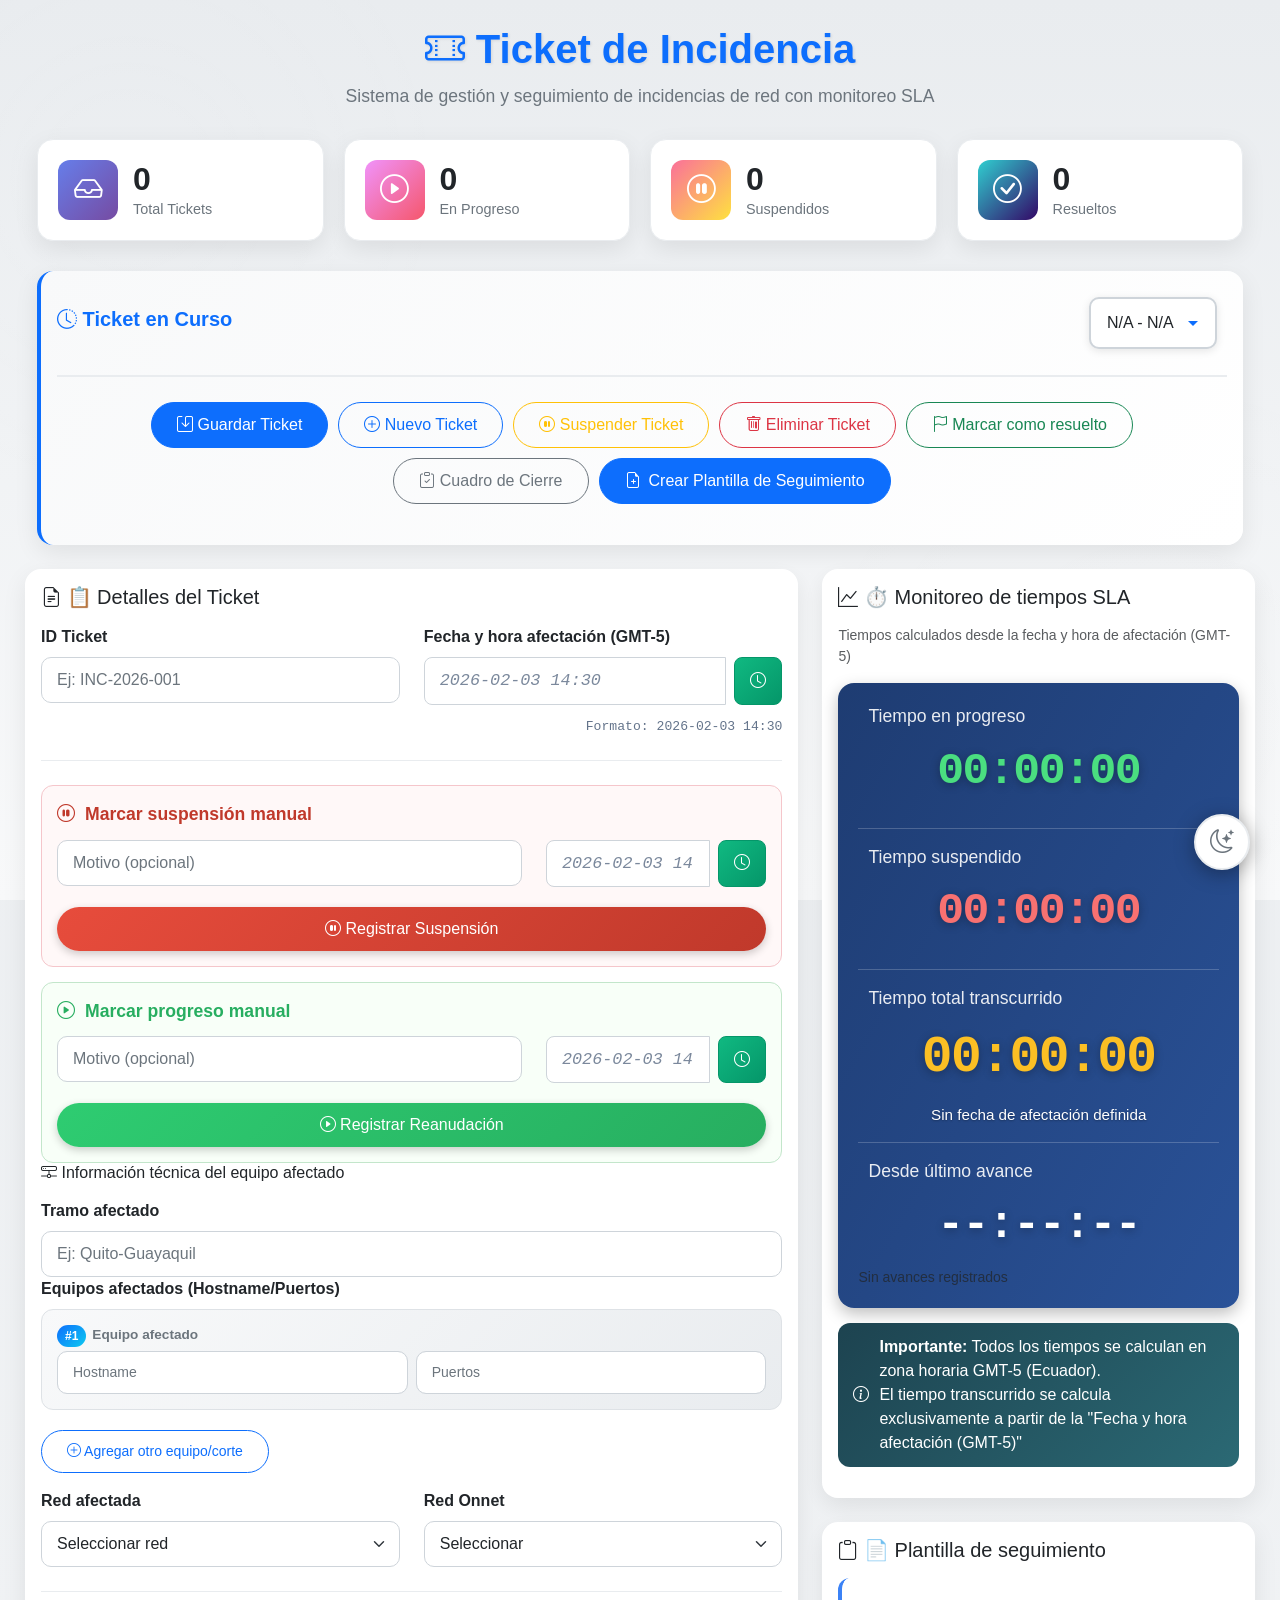
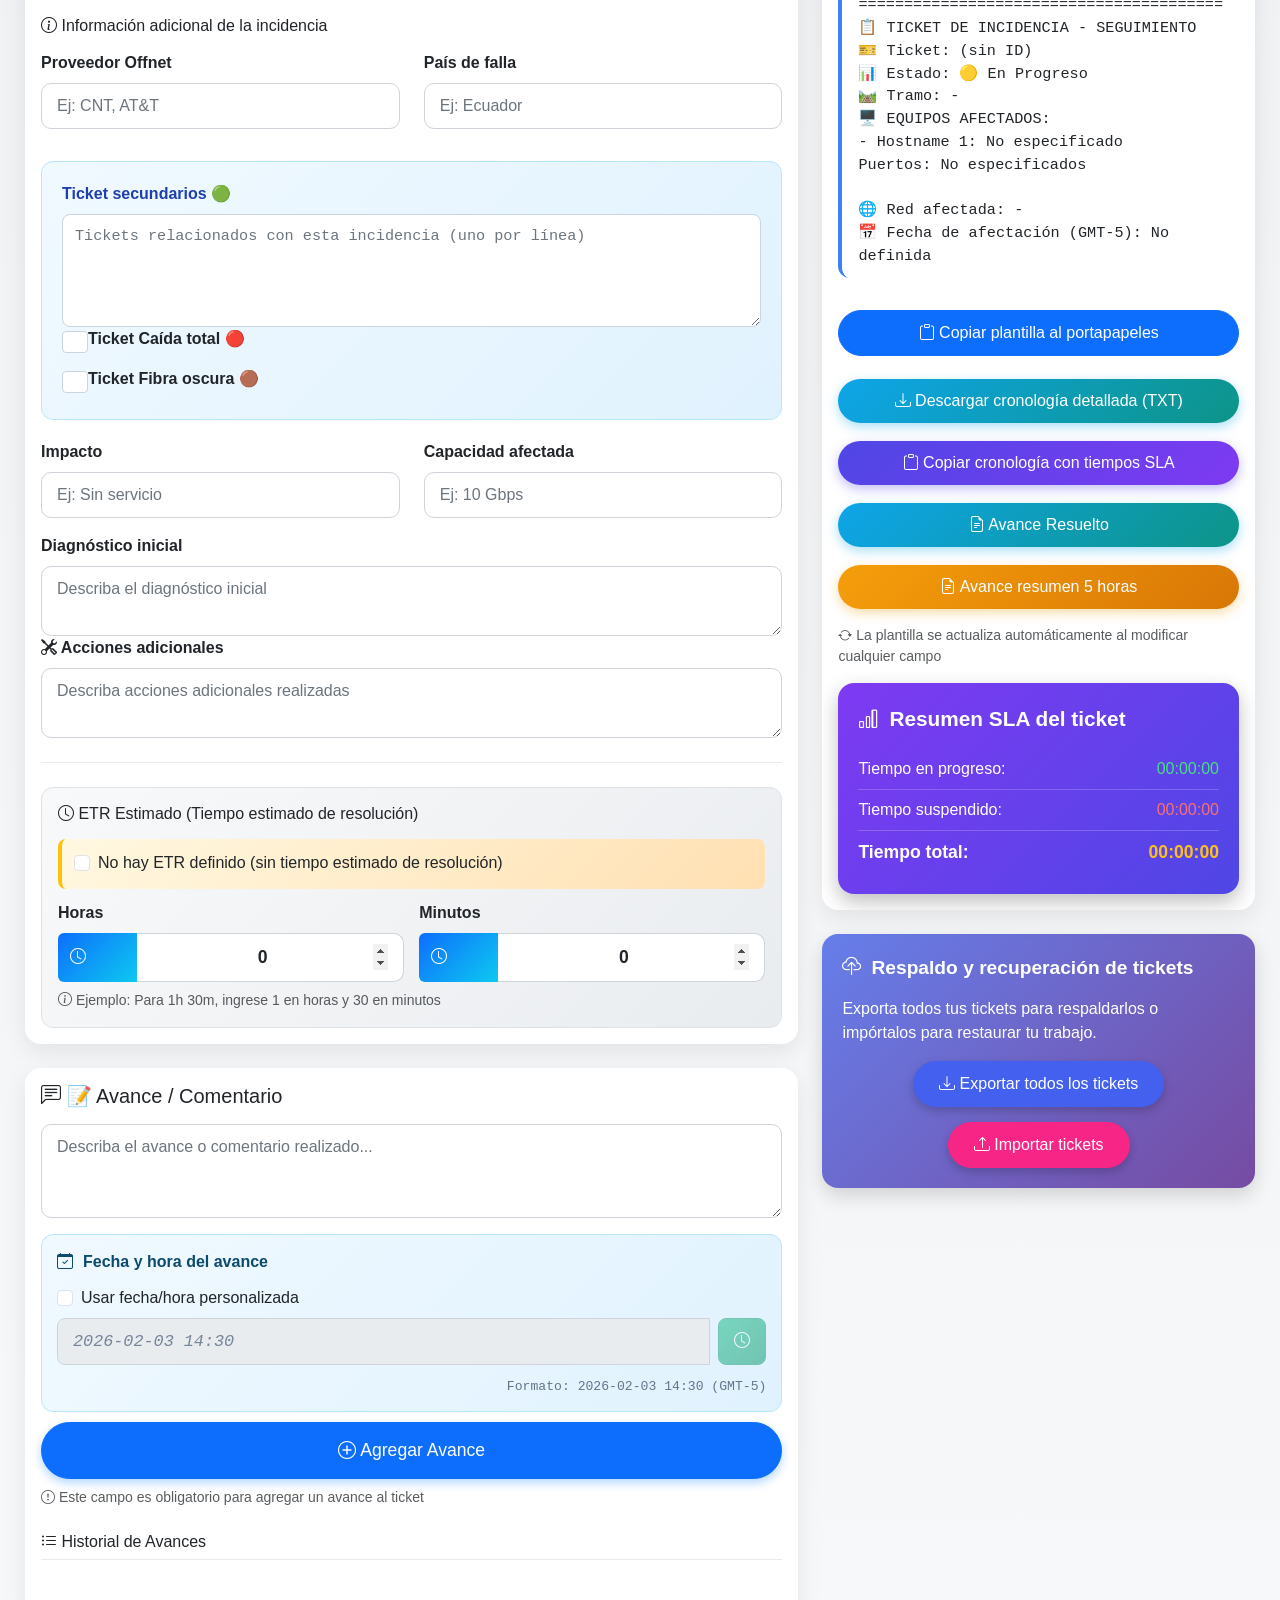
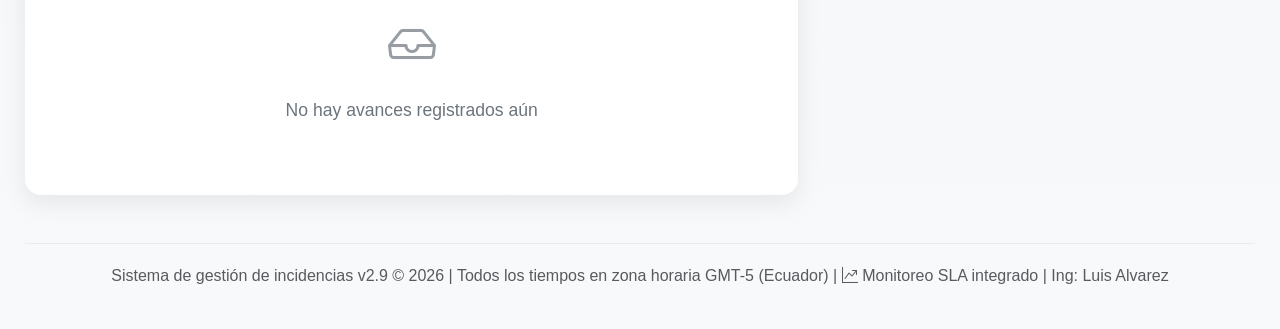
==== commit 752ffc15: "Update index.html" ====
--- a/index.html
+++ b/index.html
@@ -91,442 +91,466 @@
                             <i class="bi bi-clipboard-check"></i> Cuadro de Cierre
                         </button>
 
-                            <!-- 👇 NUEVO BOTÓN AÑADIDO -->
-                            <button class="btn btn-primary" onclick="window.location.href='plantilla.html'">
-                                <i class="bi bi-file-earmark-plus me-2"></i>Crear Plantilla de Seguimiento
+                        <!-- 👇 NUEVO BOTÓN AÑADIDO -->
+                        <button class="btn btn-primary" onclick="window.location.href='plantilla.html'">
+                            <i class="bi bi-file-earmark-plus me-2"></i>Crear Plantilla de Seguimiento
+                        </button>
+                    </div>
+                </div>
+            </div>
+        </div>
+    </div>
+
+    <div class="container-grid">
+        <!-- Columna Izquierda -->
+        <div>
+            <div class="card">
+                <div class="card-body">
+                    <h5 class="mb-3"><i class="bi bi-file-earmark-text"></i> 📋 Detalles del Ticket</h5>
+
+                    <div class="form-section">
+                        <div class="row">
+                            <div class="col-md-6">
+                                <label class="form-label">ID Ticket</label>
+                                <input type="text" class="form-control" id="ticketId" placeholder="Ej: INC-2026-001">
+                            </div>
+                            <div class="col-md-6">
+                                <label class="form-label">Fecha y hora afectación (GMT-5)</label>
+                                <div class="input-group-datetime">
+                                    <input type="text" class="form-control input-datetime-text" id="fechaAfectacion"
+                                        placeholder="2026-02-03 14:30" onclick="abrirDatePicker('fechaAfectacion')"
+                                        readonly>
+                                    <button type="button" class="btn btn-now"
+                                        onclick="abrirDatePicker('fechaAfectacion')" title="Seleccionar fecha y hora">
+                                        <i class="bi bi-clock"></i>
+                                    </button>
+                                </div>
+                                <small class="format-label">Formato: 2026-02-03 14:30</small>
+                            </div>
+                        </div>
+                    </div>
+
+                    <!-- Suspensión Manual -->
+
+                    <div class="manual-state-section suspension-manual-section">
+                        <div class="manual-state-title suspension-manual-title">
+                            <i class="bi bi-pause-circle"></i> Marcar suspensión manual
+                        </div>
+                        <div class="row">
+                            <div class="col-md-8">
+                                <input type="text" class="form-control" id="motivoSuspension"
+                                    placeholder="Motivo (opcional)">
+                            </div>
+                            <div class="col-md-4">
+                                <div class="input-group-datetime">
+                                    <input type="text" class="form-control input-datetime-text" id="suspensionManual"
+                                        placeholder="2026-02-03 14:30" onclick="abrirDatePicker('suspensionManual')"
+                                        readonly>
+                                    <button type="button" class="btn btn-now"
+                                        onclick="abrirDatePicker('suspensionManual')" title="Seleccionar fecha y hora">
+                                        <i class="bi bi-clock"></i>
+                                    </button>
+                                </div>
+                            </div>
+
+                        </div>
+
+                        <button class="btn suspension-manual-btn manual-state-btn w-100 mt-2"
+                            onclick="agregarSuspensionManual()">
+                            <i class="bi bi-pause-circle"></i> Registrar Suspensión
+                        </button>
+                    </div>
+
+                    <!-- Reanudación Manual -->
+                    <div class="manual-state-section progreso-manual-section">
+                        <div class="manual-state-title progreso-manual-title">
+                            <i class="bi bi-play-circle"></i> Marcar progreso manual
+                        </div>
+                        <div class="row">
+                            <div class="col-md-8">
+                                <input type="text" class="form-control" id="motivoReanudacion"
+                                    placeholder="Motivo (opcional)">
+                            </div>
+                            <div class="col-md-4">
+                                <div class="input-group-datetime">
+                                    <input type="text" class="form-control input-datetime-text" id="reanudacionManual"
+                                        placeholder="2026-02-03 14:30" onclick="abrirDatePicker('reanudacionManual')"
+                                        readonly>
+                                    <button type="button" class="btn btn-now"
+                                        onclick="abrirDatePicker('reanudacionManual')" title="Seleccionar fecha y hora">
+                                        <i class="bi bi-clock"></i>
+                                    </button>
+                                </div>
+                            </div>
+                        </div>
+                        <button class="btn progreso-manual-btn manual-state-btn w-100 mt-2"
+                            onclick="agregarReanudacionManual()">
+                            <i class="bi bi-play-circle"></i> Registrar Reanudación
+                        </button>
+                    </div>
+                    <!-- Información de equipo afectado -->
+                    <div class="form-section">
+                        <h6 class="mb-3"><i class="bi bi-hdd-network"></i> Información técnica del equipo afectado
+                        </h6>
+                        <div class="row">
+
+                            <div class="col-md-12">
+                                <label class="form-label">Tramo afectado</label>
+                                <input type="text" class="form-control" id="tramo" placeholder="Ej: Quito-Guayaquil">
+                            </div>
+                        </div>
+                        <div class="col-md-12">
+                            <label class="form-label">Equipos afectados (Hostname/Puertos)</label>
+                            <div id="hostnamePuertosContainer"></div>
+
+                            <button class="btn btn-outline-primary btn-sm mt-2" onclick="agregarCampoHostnamePuerto()">
+                                <i class="bi bi-plus-circle"></i> Agregar otro equipo/corte
                             </button>
                         </div>
-                    </div>
-                </div>
-            </div>
-        </div>
-
-        <div class="container-grid">
-            <!-- Columna Izquierda -->
-            <div>
-                <div class="card">
-                    <div class="card-body">
-                        <h5 class="mb-3"><i class="bi bi-file-earmark-text"></i> 📋 Detalles del Ticket</h5>
-
+                        <div class="row mt-3">
+                            <div class="col-md-6">
+                                <label class="form-label">Red afectada</label>
+                                <select class="form-select" id="redAfectada">
+                                    <option value="">Seleccionar red</option>
+                                    <option value="Nokia">Nokia</option>
+                                    <option value="Padtec">Padtec</option>
+                                    <option value="Huawei">Huawei</option>
+                                    <option value="OTN">OTN</option>
+                                    <option value="Fibra Oscura">Fibra Oscura</option>
+                                    <option value="FO">FO</option>
+                                    <option value="Infinera">Infinera</option>
+                                    <option value="Packet Light">Packet Light</option>
+                                    <option value="Huawei OTN y IP">Huawei "OTN" y IP</option>
+                                    <option value="IP">IP</option>
+                                </select>
+                            </div>
+                            <div class="col-md-6">
+                                <label class="form-label">Red Onnet</label>
+                                <select class="form-select" id="onnet">
+                                    <option value="">Seleccionar</option>
+                                    <option value="Si">Si</option>
+                                    <option value="No">No</option>
+                                </select>
+                            </div>
+                        </div>
+                    </div>
+
+                    <div class="form-section">
+                        <h6 class="mb-3"><i class="bi bi-info-circle"></i> Información adicional de la incidencia
+                        </h6>
+                        <div class="row">
+                            <div class="col-md-6">
+                                <label class="form-label">Proveedor Offnet</label>
+                                <input type="text" class="form-control" id="offnet" placeholder="Ej: CNT, AT&T">
+                            </div>
+                            <div class="col-md-6">
+                                <label class="form-label">País de falla</label>
+                                <input type="text" class="form-control" id="pais" placeholder="Ej: Ecuador">
+                            </div>
+                        </div>
+                        <div class="row mt-3">
+
+                        </div>
+                        <!-- NUEVOS CAMPOS: -->
+
+                        <div class="info-adicional-box mt-3">
+                            <div class="row mt-13">
+                                <div class="col-12">
+                                    <label class="form-label">Ticket secundarios 🟢</label>
+                                    <textarea class="form-control" id="ticketSecundarios" rows="4"
+                                        placeholder="Tickets relacionados con esta incidencia (uno por línea)"></textarea>
+                                </div>
+                            </div>
+                            <div class="col-12 mb-3">
+                                <div class="form-check mb-2">
+                                   
+                                    <input class="form-check-input" type="checkbox" id="checkCaidaTotal">
+                                     <label class="form-check-label fw-bold" for="checkCaidaTotal">Ticket Caída total 🔴
+                                    </label>
+
+                                </div>
+                                <div class="d-none ms-4" id="containerCaidaTotal">
+                                    <textarea class="form-control" id="ticketCaidaTotal" rows="4"
+                                        placeholder="Ingrese tickets de caída total (ej: TIK-123, TIK-456)..."></textarea>
+                                </div>
+                            </div>
+                            <div class="col-12">
+                                <div class="form-check mb-2">
+                                    <input class="form-check-input" type="checkbox" id="checkFibraOscura">
+                                    <label class="form-check-label fw-bold" for="checkFibraOscura"> Ticket Fibra
+                                        oscura 🟤</label>
+                                </div>
+                                <div class="d-none ms-4" id="containerFibraOscura">
+                                    <textarea class="form-control" id="ticketFibraOscura" rows="4"
+                                        placeholder="Ingrese tickets de fibra oscura (ej: TIK-789, TIK-012)..."></textarea>
+                                </div>
+                            </div>
+                        </div>
+                        <div class="row mt-3">
+                            <div class="col-md-6">
+                                <label class="form-label">Impacto</label>
+                                <input type="text" class="form-control" id="impacto" placeholder="Ej: Sin servicio">
+                            </div>
+                            <div class="col-md-6">
+                                <label class="form-label">Capacidad afectada</label>
+                                <input type="text" class="form-control" id="capacidadAfectada"
+                                    placeholder="Ej: 10 Gbps">
+                            </div>
+                        </div>
+                        <div class="row mt-3">
+                            <div class="col-12">
+                                <label class="form-label">Diagnóstico inicial</label>
+                                <textarea class="form-control" id="diagnostico" rows="2"
+                                    placeholder="Describa el diagnóstico inicial"></textarea>
+                            </div>
+                        </div>
                         <div class="form-section">
-                            <div class="row">
-                                <div class="col-md-6">
-                                    <label class="form-label">ID Ticket</label>
-                                    <input type="text" class="form-control" id="ticketId"
-                                        placeholder="Ej: INC-2026-001">
-                                </div>
-                                <div class="col-md-6">
-                                    <label class="form-label">Fecha y hora afectación (GMT-5)</label>
-                                    <div class="input-group-datetime">
-                                        <input type="text" class="form-control input-datetime-text" id="fechaAfectacion"
-                                            placeholder="2026-02-03 14:30" onclick="abrirDatePicker('fechaAfectacion')"
-                                            readonly>
-                                        <button type="button" class="btn btn-now"
-                                            onclick="abrirDatePicker('fechaAfectacion')"
-                                            title="Seleccionar fecha y hora">
-                                            <i class="bi bi-clock"></i>
-                                        </button>
-                                    </div>
-                                    <small class="format-label">Formato: 2026-02-03 14:30</small>
-                                </div>
-                            </div>
-                        </div>
-
-                        <!-- Suspensión Manual -->
-                         
-                        <div class="manual-state-section suspension-manual-section">
-                            <div class="manual-state-title suspension-manual-title">
-                                <i class="bi bi-pause-circle"></i> Marcar suspensión manual
-                            </div>
-                            <div class="row">
-                                <div class="col-md-8">
-                                    <input type="text" class="form-control" id="motivoSuspension"
-                                        placeholder="Motivo (opcional)">
-                                </div>
-                                <div class="col-md-4">
-                                    <div class="input-group-datetime">
-                                        <input type="text" class="form-control input-datetime-text"
-                                            id="suspensionManual" placeholder="2026-02-03 14:30"
-                                            onclick="abrirDatePicker('suspensionManual')" readonly>
-                                        <button type="button" class="btn btn-now"
-                                            onclick="abrirDatePicker('suspensionManual')"
-                                            title="Seleccionar fecha y hora">
-                                            <i class="bi bi-clock"></i>
-                                        </button>
-                                    </div>
-                                </div>
-                                
-                            </div>
-                            
-                            <button class="btn suspension-manual-btn manual-state-btn w-100 mt-2"
-                                onclick="agregarSuspensionManual()">
-                                <i class="bi bi-pause-circle"></i> Registrar Suspensión
-                            </button>
-                        </div>
-
-                        <!-- Reanudación Manual -->
-                        <div class="manual-state-section progreso-manual-section">
-                            <div class="manual-state-title progreso-manual-title">
-                                <i class="bi bi-play-circle"></i> Marcar progreso manual
-                            </div>
-                            <div class="row">
-                                <div class="col-md-8">
-                                    <input type="text" class="form-control" id="motivoReanudacion"
-                                        placeholder="Motivo (opcional)">
-                                </div>
-                                <div class="col-md-4">
-                                    <div class="input-group-datetime">
-                                        <input type="text" class="form-control input-datetime-text"
-                                            id="reanudacionManual" placeholder="2026-02-03 14:30"
-                                            onclick="abrirDatePicker('reanudacionManual')" readonly>
-                                        <button type="button" class="btn btn-now"
-                                            onclick="abrirDatePicker('reanudacionManual')"
-                                            title="Seleccionar fecha y hora">
-                                            <i class="bi bi-clock"></i>
-                                        </button>
-                                    </div>
-                                </div>                                
-                            </div>
-                            <button class="btn progreso-manual-btn manual-state-btn w-100 mt-2"
-                                onclick="agregarReanudacionManual()">
-                                <i class="bi bi-play-circle"></i> Registrar Reanudación
-                            </button>
-                        </div>
-                        <!-- Información de equipo afectado -->
-                        <div class="form-section">
-                            <h6 class="mb-3"><i class="bi bi-hdd-network"></i> Información técnica del equipo afectado
-                            </h6>
-                            <div class="row">
-
-                                <div class="col-md-12">
-                                    <label class="form-label">Tramo afectado</label>
-                                    <input type="text" class="form-control" id="tramo"
-                                        placeholder="Ej: Quito-Guayaquil">
-                                </div>
-                            </div>
-                            <div class="col-md-12">
-                                <label class="form-label">Equipos afectados (Hostname/Puertos)</label>                                
-                                <div id="hostnamePuertosContainer"></div>
-                                
-                                <button class="btn btn-outline-primary btn-sm mt-2"
-                                    onclick="agregarCampoHostnamePuerto()">
-                                    <i class="bi bi-plus-circle"></i> Agregar otro equipo/corte
-                                </button>
-                            </div>
-                            <div class="row mt-3">
-                                <div class="col-md-6">
-                                    <label class="form-label">Red afectada</label>
-                                    <select class="form-select" id="redAfectada">
-                                        <option value="">Seleccionar red</option>
-                                        <option value="Nokia">Nokia</option>
-                                        <option value="Padtec">Padtec</option>
-                                        <option value="Huawei">Huawei</option>
-                                        <option value="OTN">OTN</option>
-                                        <option value="Fibra Oscura">Fibra Oscura</option>
-                                        <option value="FO">FO</option>
-                                        <option value="Infinera">Infinera</option>
-                                        <option value="Packet Light">Packet Light</option>
-                                        <option value="Huawei OTN y IP">Huawei "OTN" y IP</option>
-                                        <option value="IP">IP</option>
-                                        <option value="CORTE-URBANO">Corte-Urbano</option>
-                                    </select>
-                                </div>
-                                <div class="col-md-6">
-                                    <label class="form-label">Red Onnet</label>
-                                    <select class="form-select" id="onnet">
-                                        <option value="">Seleccionar</option>
-                                        <option value="Si">Si</option>
-                                        <option value="No">No</option>
-                                    </select>
-                                </div>
-                            </div>
-                        </div>
-
-                        <div class="form-section">
-                            <h6 class="mb-3"><i class="bi bi-info-circle"></i> Información adicional de la incidencia
-                            </h6>
-                            <div class="row">
-                                <div class="col-md-6">
-                                    <label class="form-label">Proveedor Offnet</label>
-                                    <input type="text" class="form-control" id="offnet" placeholder="Ej: CNT, AT&T">
-                                </div>
-                                <div class="col-md-6">
-                                    <label class="form-label">País de falla</label>
-                                    <input type="text" class="form-control" id="pais" placeholder="Ej: Ecuador">
-                                </div>
-                            </div>
-                            <div class="row mt-3">
-                                <div class="col-12">
-                                    <label class="form-label">Ticket secundarios</label>
-                                    <textarea class="form-control" id="ticketSecundarios" rows="2"
-                                        placeholder="Tickets relacionados con esta incidencia (uno por línea)"></textarea>
-                                </div>
-                            </div>
-                            <div class="row mt-3">
-                                <div class="col-md-6">
-                                    <label class="form-label">Impacto</label>
-                                    <input type="text" class="form-control" id="impacto" placeholder="Ej: Sin servicio">
-                                </div>
-                                <div class="col-md-6">
-                                    <label class="form-label">Capacidad afectada</label>
-                                    <input type="text" class="form-control" id="capacidadAfectada"
-                                        placeholder="Ej: 10 Gbps">
-                                </div>
-                            </div>
-                            <div class="row mt-3">
-                                <div class="col-12">
-                                    <label class="form-label">Diagnóstico inicial</label>
-                                    <textarea class="form-control" id="diagnostico" rows="2"
-                                        placeholder="Describa el diagnóstico inicial"></textarea>
-                                </div>
-                            </div>
-                            <div class="form-section">
-                                <label class="form-label"><i class="bi bi-tools"></i> Acciones adicionales</label>
-                                <textarea class="form-control" id="accionesAdicionales" rows="2"
-                                    placeholder="Describa acciones adicionales realizadas"></textarea>
-                            </div>
-                        </div>
-
-                        <!-- ETR Section -->
-                        <div class="etr-section">
-                            <div class="card-body">
-                                <h6 class="mb-3"><i class="bi bi-clock"></i> ETR Estimado (Tiempo estimado de
-                                    resolución)</h6>
-
-                                <div class="no-etr-check">
-                                    <div class="form-check">
-                                        <input class="form-check-input" type="checkbox" id="noEtrCheck"
-                                            onchange="toggleNoEtr()">
-                                        <label class="form-check-label" for="noEtrCheck">
-                                            No hay ETR definido (sin tiempo estimado de resolución)
-                                        </label>
-                                    </div>
-                                </div>
-
-                                <div id="etrInputs">
-                                    <div class="etr-inputs-container">
-                                        <div class="etr-input-group">
-                                            <label class="form-label">Horas</label>
-                                            <div class="input-group">
-                                                <span class="input-group-text"><i class="bi bi-clock"></i></span>
-                                                <input type="number" class="form-control" id="etrHoras" min="0"
-                                                    value="0" onchange="iniciarContadorETR()">
-                                            </div>
-                                        </div>
-                                        <div class="etr-input-group">
-                                            <label class="form-label">Minutos</label>
-                                            <div class="input-group">
-                                                <span class="input-group-text"><i class="bi bi-clock"></i></span>
-                                                <input type="number" class="form-control" id="etrMinutos" min="0"
-                                                    max="59" value="0" onchange="iniciarContadorETR()">
-                                            </div>
+                            <label class="form-label"><i class="bi bi-tools"></i> Acciones adicionales</label>
+                            <textarea class="form-control" id="accionesAdicionales" rows="2"
+                                placeholder="Describa acciones adicionales realizadas"></textarea>
+                        </div>
+                    </div>
+
+                    <!-- ETR Section -->
+                    <div class="etr-section">
+                        <div class="card-body">
+                            <h6 class="mb-3"><i class="bi bi-clock"></i> ETR Estimado (Tiempo estimado de
+                                resolución)</h6>
+
+                            <div class="no-etr-check">
+                                <div class="form-check">
+                                    <input class="form-check-input" type="checkbox" id="noEtrCheck"
+                                        onchange="toggleNoEtr()">
+                                    <label class="form-check-label" for="noEtrCheck">
+                                        No hay ETR definido (sin tiempo estimado de resolución)
+                                    </label>
+                                </div>
+                            </div>
+
+                            <div id="etrInputs">
+                                <div class="etr-inputs-container">
+                                    <div class="etr-input-group">
+                                        <label class="form-label">Horas</label>
+                                        <div class="input-group">
+                                            <span class="input-group-text"><i class="bi bi-clock"></i></span>
+                                            <input type="number" class="form-control" id="etrHoras" min="0" value="0"
+                                                onchange="iniciarContadorETR()">
                                         </div>
                                     </div>
-                                    <small class="text-muted d-block mt-2">
-                                        <i class="bi bi-info-circle"></i> Ejemplo: Para 1h 30m, ingrese 1 en horas y 30
-                                        en minutos
-                                    </small>
-                                </div>
-
-                                <div id="etrContadorContainer" class="etr-contador-container" style="display: none;">
-                                    <div class="etr-contador-label">
-                                        <i class="bi bi-hourglass-split"></i> Tiempo restante ETR:
+                                    <div class="etr-input-group">
+                                        <label class="form-label">Minutos</label>
+                                        <div class="input-group">
+                                            <span class="input-group-text"><i class="bi bi-clock"></i></span>
+                                            <input type="number" class="form-control" id="etrMinutos" min="0" max="59"
+                                                value="0" onchange="iniciarContadorETR()">
+                                        </div>
                                     </div>
-                                    <div class="etr-contador-tiempo" id="etrContadorTiempo">00:00:00</div>
-                                    <div class="etr-contador-barra">
-                                        <div class="etr-contador-progreso" id="etrContadorProgreso"></div>
-                                    </div>
-                                    <div class="etr-contador-estado" id="etrContadorEstado">En tiempo</div>
-                                </div>
-                            </div>
-                        </div>
-
-                        
-                    </div>
-                </div>
-
-                <!-- Avances -->
-                <div class="card mt-4">
-                    <div class="card-body">
-                        <h5 class="mb-3"><i class="bi bi-chat-left-text"></i> 📝 Avance / Comentario</h5>
-                        <textarea class="form-control mb-3" id="avanceInput" rows="3"
-                            placeholder="Describa el avance o comentario realizado..."></textarea>
-
-                        <div class="manual-avance-section">
-                            <div class="manual-avance-title">
-                                <i class="bi bi-calendar-check"></i> Fecha y hora del avance
-                            </div>
-                            <div class="form-check mb-2">
-                                <input class="form-check-input" type="checkbox" id="usarFechaManual"
-                                    onchange="toggleFechaManualAvance()">
-                                <label class="form-check-label" for="usarFechaManual">
-                                    Usar fecha/hora personalizada
-                                </label>
-                            </div>
-                            <div class="input-group-datetime">
-                                <input type="text" class="form-control input-datetime-text" id="fechaAvanceManual"
-                                    placeholder="2026-02-03 14:30" onclick="abrirDatePicker('fechaAvanceManual')"
-                                    readonly disabled>
-                                <button type="button" class="btn btn-now" onclick="abrirDatePicker('fechaAvanceManual')"
-                                    title="Seleccionar fecha y hora" disabled>
-                                    <i class="bi bi-clock"></i>
-                                </button>
-                            </div>
-                            <small class="format-label">Formato: 2026-02-03 14:30 (GMT-5)</small>
-                        </div>
-
-                        <button class="btn add-avance-btn w-100" onclick="agregarAvance()">
-                            <i class="bi bi-plus-circle"></i> Agregar Avance
-                        </button>
-                        <small class="text-muted d-block mt-2">
-                            <i class="bi bi-exclamation-circle"></i> Este campo es obligatorio para agregar un avance al
-                            ticket
-                        </small>
-
-                        <div class="avances-header mt-3">
-                            <h6 class="mb-0"><i class="bi bi-list-ul"></i> Historial de Avances</h6>
-                            <span class="nuevo-avance-badge" id="nuevosAvancesBadge" style="display: none;">0
-                                avances</span>
-                        </div>
-                        <div class="avance-container" id="historialAvances">
-                            <div class="empty-state">
-                                <i class="bi bi-inbox"></i>
-                                <p>No hay avances registrados aún</p>
-                            </div>
-                        </div>
-                    </div>
-                </div>
-            </div>
-
-            <!-- Columna Derecha -->
-            <div>
-                <!-- Monitoreo SLA -->
-                <div class="card">
-                    <div class="card-body">
-                        <h5 class="mb-3"><i class="bi bi-graph-up"></i> ⏱️ Monitoreo de tiempos SLA</h5>
-                        <small class="text-muted d-block mb-3">Tiempos calculados desde la fecha y hora de afectación
-                            (GMT-5)</small>
-
-                        <div class="time-container">
-                            <div class="time-section">
-                                <span class="time-label">Tiempo en progreso</span>
-                                <div class="time-value time-progreso" id="tiempoProgreso">00:00:00</div>
-                            </div>
-                            <div class="time-section">
-                                <span class="time-label">Tiempo suspendido</span>
-                                <div class="time-value time-suspendido" id="tiempoSuspendido">00:00:00</div>
-                            </div>
-                            <div class="time-section">
-                                <span class="time-label">Tiempo total transcurrido</span>
-                                <div class="time-value time-total" id="tiempoTotal">00:00:00</div>
-                                <div class="time-detail" id="fechaAfectacionMostrada">Sin fecha de afectación definida
-                                </div>
-                            </div>
-                            <div class="time-section">
-                                <span class="time-label">Desde último avance</span>
-                                <div class="time-value" id="tiempoUltimoAvance">--:--:--</div>
-                                <div class="time-detail" id="fechaUltimoAvance">Sin avances registrados</div>
-                            </div>
-                        </div>
-
-                        <div class="alert-gmt5">
-                            <i class="bi bi-info-circle"></i>
-                            <div>
-                                <strong>Importante:</strong> Todos los tiempos se calculan en zona horaria GMT-5
-                                (Ecuador).
-                                <br>El tiempo transcurrido se calcula exclusivamente a partir de la "Fecha y hora
-                                afectación (GMT-5)"
-                            </div>
-                        </div>
-
-                        <!-- Suspension Indicator -->
-                        <div id="suspensionIndicator" class="suspension-indicator" style="display: none;">
-                            <i class="bi bi-pause-circle"></i> Ticket Suspendido
-                        </div>
-
-                        <!-- Resuelto Indicator -->
-                        <div id="resueltoIndicator" class="resuelto-indicator" style="display: none;">
-                            <i class="bi bi-check-circle"></i> Ticket Resuelto
-                        </div>
-                    </div>
-                </div>
-
-                <!-- Plantilla -->
-                <div class="card mt-4">
-                    <div class="card-body">
-                        <h5 class="mb-3"><i class="bi bi-clipboard"></i> 📄 Plantilla de seguimiento</h5>
-                        <pre
-                            id="plantillaSeguimiento">Complete los campos del ticket para generar la plantilla de seguimiento...</pre>
-                        <button class="btn btn-primary w-100 mt-3" onclick="copiarPlantilla(this)">
-                            <i class="bi bi-clipboard"></i> Copiar plantilla al portapapeles
-                        </button>
-
-                        <div class="cronologia-container">
-                            <button class="btn cronologia-btn w-100 mt-2" onclick="generarCronologiaTXT()">
-                                <i class="bi bi-download"></i> Descargar cronología detallada (TXT)
+                                </div>
+                                <small class="text-muted d-block mt-2">
+                                    <i class="bi bi-info-circle"></i> Ejemplo: Para 1h 30m, ingrese 1 en horas y 30
+                                    en minutos
+                                </small>
+                            </div>
+
+                            <div id="etrContadorContainer" class="etr-contador-container" style="display: none;">
+                                <div class="etr-contador-label">
+                                    <i class="bi bi-hourglass-split"></i> Tiempo restante ETR:
+                                </div>
+                                <div class="etr-contador-tiempo" id="etrContadorTiempo">00:00:00</div>
+                                <div class="etr-contador-barra">
+                                    <div class="etr-contador-progreso" id="etrContadorProgreso"></div>
+                                </div>
+                                <div class="etr-contador-estado" id="etrContadorEstado">En tiempo</div>
+                            </div>
+                        </div>
+                    </div>
+
+
+                </div>
+            </div>
+
+            <!-- Avances -->
+            <div class="card mt-4">
+                <div class="card-body">
+                    <h5 class="mb-3"><i class="bi bi-chat-left-text"></i> 📝 Avance / Comentario</h5>
+                    <textarea class="form-control mb-3" id="avanceInput" rows="3"
+                        placeholder="Describa el avance o comentario realizado..."></textarea>
+
+                    <div class="manual-avance-section">
+                        <div class="manual-avance-title">
+                            <i class="bi bi-calendar-check"></i> Fecha y hora del avance
+                        </div>
+                        <div class="form-check mb-2">
+                            <input class="form-check-input" type="checkbox" id="usarFechaManual"
+                                onchange="toggleFechaManualAvance()">
+                            <label class="form-check-label" for="usarFechaManual">
+                                Usar fecha/hora personalizada
+                            </label>
+                        </div>
+                        <div class="input-group-datetime">
+                            <input type="text" class="form-control input-datetime-text" id="fechaAvanceManual"
+                                placeholder="2026-02-03 14:30" onclick="abrirDatePicker('fechaAvanceManual')" readonly
+                                disabled>
+                            <button type="button" class="btn btn-now" onclick="abrirDatePicker('fechaAvanceManual')"
+                                title="Seleccionar fecha y hora" disabled>
+                                <i class="bi bi-clock"></i>
                             </button>
-                            <button class="btn copiar-cronologia-btn w-100 mt-2" onclick="copiarCronologia()">
-                                <i class="bi bi-clipboard"></i> Copiar cronología con tiempos SLA
-                            </button>
-                            <button class="btn btn-resumen-1 w-100 mt-2" onclick="copiarResumen1()">
-                                <i class="bi bi-file-earmark-text"></i> Avance Resuelto
-                            </button>
-                            <button class="btn btn-resumen-2 w-100 mt-2" onclick="copiarResumen2()">
-                                <i class="bi bi-file-earmark-text"></i> Avance resumen 5 horas
-                            </button>
-                        </div>
-
-                        <small class="text-muted d-block mt-3">
-                            <i class="bi bi-arrow-repeat"></i> La plantilla se actualiza automáticamente al modificar
-                            cualquier campo
-                        </small>
-
-                        <!-- SLA Report -->
-                        <div class="sla-report-container mt-3">
-                            <div class="sla-report-title">
-                                <i class="bi bi-bar-chart"></i> Resumen SLA del ticket
-                            </div>
-                            <div class="sla-report-item">
-                                <span>Tiempo en progreso:</span>
-                                <span class="sla-progreso" id="slaProgreso">00:00:00</span>
-                            </div>
-                            <div class="sla-report-item">
-                                <span>Tiempo suspendido:</span>
-                                <span class="sla-suspendido" id="slaSuspendido">00:00:00</span>
-                            </div>
-                            <div class="sla-report-item">
-                                <span>Tiempo total:</span>
-                                <span class="sla-total" id="slaTotal">00:00:00</span>
-                            </div>
-                        </div>
-                    </div>
-                </div>
-
-                <!-- Export/Import -->
-                <div class="export-import-container mt-4">
-                    <div class="export-import-title">
-                        <i class="bi bi-cloud-upload"></i> Respaldo y recuperación de tickets
-                    </div>
-                    <p class="mb-3">Exporta todos tus tickets para respaldarlos o impórtalos para restaurar tu trabajo.
-                    </p>
-                    <div class="export-import-buttons">
-                        <button class="btn btn-export" onclick="exportarTickets()">
-                            <i class="bi bi-download"></i> Exportar todos los tickets
-                        </button>
-                        <button class="btn btn-import" onclick="importarTickets()">
-                            <i class="bi bi-upload"></i> Importar tickets
-                        </button>
-                    </div>
-                </div>
-            </div>
-        </div>
-
-        <footer class="text-center mt-5">
-            <p class="text-muted">
-                Sistema de gestión de incidencias v2.9 © 2026 | Todos los tiempos en zona horaria GMT-5 (Ecuador) |
-                <i class="bi bi-graph-up-arrow"></i> Monitoreo SLA integrado | Ing: Luis Alvarez
-            </p>
-        </footer>
+                        </div>
+                        <small class="format-label">Formato: 2026-02-03 14:30 (GMT-5)</small>
+                    </div>
+
+                    <button class="btn add-avance-btn w-100" onclick="agregarAvance()">
+                        <i class="bi bi-plus-circle"></i> Agregar Avance
+                    </button>
+                    <small class="text-muted d-block mt-2">
+                        <i class="bi bi-exclamation-circle"></i> Este campo es obligatorio para agregar un avance al
+                        ticket
+                    </small>
+
+                    <div class="avances-header mt-3">
+                        <h6 class="mb-0"><i class="bi bi-list-ul"></i> Historial de Avances</h6>
+                        <span class="nuevo-avance-badge" id="nuevosAvancesBadge" style="display: none;">0
+                            avances</span>
+                    </div>
+                    <div class="avance-container" id="historialAvances">
+                        <div class="empty-state">
+                            <i class="bi bi-inbox"></i>
+                            <p>No hay avances registrados aún</p>
+                        </div>
+                    </div>
+                </div>
+            </div>
+        </div>
+
+        <!-- Columna Derecha -->
+        <div>
+            <!-- Monitoreo SLA -->
+            <div class="card">
+                <div class="card-body">
+                    <h5 class="mb-3"><i class="bi bi-graph-up"></i> ⏱️ Monitoreo de tiempos SLA</h5>
+                    <small class="text-muted d-block mb-3">Tiempos calculados desde la fecha y hora de afectación
+                        (GMT-5)</small>
+
+                    <div class="time-container">
+                        <div class="time-section">
+                            <span class="time-label">Tiempo en progreso</span>
+                            <div class="time-value time-progreso" id="tiempoProgreso">00:00:00</div>
+                        </div>
+                        <div class="time-section">
+                            <span class="time-label">Tiempo suspendido</span>
+                            <div class="time-value time-suspendido" id="tiempoSuspendido">00:00:00</div>
+                        </div>
+                        <div class="time-section">
+                            <span class="time-label">Tiempo total transcurrido</span>
+                            <div class="time-value time-total" id="tiempoTotal">00:00:00</div>
+                            <div class="time-detail" id="fechaAfectacionMostrada">Sin fecha de afectación definida
+                            </div>
+                        </div>
+                        <div class="time-section">
+                            <span class="time-label">Desde último avance</span>
+                            <div class="time-value" id="tiempoUltimoAvance">--:--:--</div>
+                            <div class="time-detail" id="fechaUltimoAvance">Sin avances registrados</div>
+                        </div>
+                    </div>
+
+                    <div class="alert-gmt5">
+                        <i class="bi bi-info-circle"></i>
+                        <div>
+                            <strong>Importante:</strong> Todos los tiempos se calculan en zona horaria GMT-5
+                            (Ecuador).
+                            <br>El tiempo transcurrido se calcula exclusivamente a partir de la "Fecha y hora
+                            afectación (GMT-5)"
+                        </div>
+                    </div>
+
+                    <!-- Suspension Indicator -->
+                    <div id="suspensionIndicator" class="suspension-indicator" style="display: none;">
+                        <i class="bi bi-pause-circle"></i> Ticket Suspendido
+                    </div>
+
+                    <!-- Resuelto Indicator -->
+                    <div id="resueltoIndicator" class="resuelto-indicator" style="display: none;">
+                        <i class="bi bi-check-circle"></i> Ticket Resuelto
+                    </div>
+                </div>
+            </div>
+
+            <!-- Plantilla -->
+            <div class="card mt-4">
+                <div class="card-body">
+                    <h5 class="mb-3"><i class="bi bi-clipboard"></i> 📄 Plantilla de seguimiento</h5>
+                    <pre
+                        id="plantillaSeguimiento">Complete los campos del ticket para generar la plantilla de seguimiento...</pre>
+                    <button class="btn btn-primary w-100 mt-3" onclick="copiarPlantilla(this)">
+                        <i class="bi bi-clipboard"></i> Copiar plantilla al portapapeles
+                    </button>
+
+                    <div class="cronologia-container">
+                        <button class="btn cronologia-btn w-100 mt-2" onclick="generarCronologiaTXT()">
+                            <i class="bi bi-download"></i> Descargar cronología detallada (TXT)
+                        </button>
+                        <button class="btn copiar-cronologia-btn w-100 mt-2" onclick="copiarCronologia()">
+                            <i class="bi bi-clipboard"></i> Copiar cronología con tiempos SLA
+                        </button>
+                        <button class="btn btn-resumen-1 w-100 mt-2" onclick="copiarResumen1()">
+                            <i class="bi bi-file-earmark-text"></i> Avance Resuelto
+                        </button>
+                        <button class="btn btn-resumen-2 w-100 mt-2" onclick="copiarResumen2()">
+                            <i class="bi bi-file-earmark-text"></i> Avance resumen 5 horas
+                        </button>
+                    </div>
+
+                    <small class="text-muted d-block mt-3">
+                        <i class="bi bi-arrow-repeat"></i> La plantilla se actualiza automáticamente al modificar
+                        cualquier campo
+                    </small>
+
+                    <!-- SLA Report -->
+                    <div class="sla-report-container mt-3">
+                        <div class="sla-report-title">
+                            <i class="bi bi-bar-chart"></i> Resumen SLA del ticket
+                        </div>
+                        <div class="sla-report-item">
+                            <span>Tiempo en progreso:</span>
+                            <span class="sla-progreso" id="slaProgreso">00:00:00</span>
+                        </div>
+                        <div class="sla-report-item">
+                            <span>Tiempo suspendido:</span>
+                            <span class="sla-suspendido" id="slaSuspendido">00:00:00</span>
+                        </div>
+                        <div class="sla-report-item">
+                            <span>Tiempo total:</span>
+                            <span class="sla-total" id="slaTotal">00:00:00</span>
+                        </div>
+                    </div>
+                </div>
+            </div>
+
+            <!-- Export/Import -->
+            <div class="export-import-container mt-4">
+                <div class="export-import-title">
+                    <i class="bi bi-cloud-upload"></i> Respaldo y recuperación de tickets
+                </div>
+                <p class="mb-3">Exporta todos tus tickets para respaldarlos o impórtalos para restaurar tu trabajo.
+                </p>
+                <div class="export-import-buttons">
+                    <button class="btn btn-export" onclick="exportarTickets()">
+                        <i class="bi bi-download"></i> Exportar todos los tickets
+                    </button>
+                    <button class="btn btn-import" onclick="importarTickets()">
+                        <i class="bi bi-upload"></i> Importar tickets
+                    </button>
+                </div>
+            </div>
+        </div>
+    </div>
+
+    <footer class="text-center mt-5">
+        <p class="text-muted">
+            Sistema de gestión de incidencias v2.9 © 2026 | Todos los tiempos en zona horaria GMT-5 (Ecuador) |
+            <i class="bi bi-graph-up-arrow"></i> Monitoreo SLA integrado | Ing: Luis Alvarez
+        </p>
+    </footer>
     </div>
 
     <!-- Theme Toggle -->
@@ -783,10 +807,12 @@
         </div>
     </div>
 
+
+
     <!-- Toast Container -->
     <div class="toast-container"></div>
 
-    <script src="script.js" defer></script>
+    <script src="script.js"></script>
 </body>
 
 </html>
--- a/styles.css
+++ b/styles.css
@@ -1,1374 +1,1946 @@
 :root {
-    --bg-primary: linear-gradient(to bottom, #e9ecef, #f8f9fa);
-    --bg-card: white;
-    --text-primary: #212529;
-    --text-secondary: #6c757d;
-    --border-color: #e9ecef;
-    --card-shadow: 0 8px 24px rgba(0,0,0,0.08);
-    --input-bg: white;
-    --input-border: #ced4da;
-    --input-placeholder: #6c757d;
-    --avance-bg: white;
-    --avance-border: #e9ecef;
-    --avance-suspension-bg: #fff0f0;
-    --avance-suspension-border: #f8d7da;
-    --avance-reanudacion-bg: #f0fff0;
-    --avance-reanudacion-border: #d4edda;
-    --avance-sistema-bg: #e7f3ff;
-    --avance-sistema-border: #b8daff;
-    --time-container-bg: linear-gradient(120deg, #1e3c72, #2a5298);
-    --alert-gmt5-bg: linear-gradient(135deg, #1d4350, #2b6974);
-    --acciones-bg: #e3f2fd;
-    --new-fields-bg: #f0f7ff;
-    --toast-success-bg: linear-gradient(135deg, #10b981, #0ea5e9);
-    --toast-error-bg: linear-gradient(135deg, #ef4444, #f97316);
-    --suspension-manual-bg: #fff8f8;
-    --suspension-manual-border: #f5c6cb;
-    --progreso-manual-bg: #f8fff8;
-    --progreso-manual-border: #c3e6cb;
-    --cronologia-btn-bg: linear-gradient(135deg, #0ea5e9, #0d9488);
-    --sla-report-bg: linear-gradient(135deg, #7e3af2, #4f46e5);
-    --resuelto-badge-bg: #4ade80;
-    --resuelto-indicator-bg: #4ade80;
-    --reason-textarea-bg: #f8fdff;
-    --reason-textarea-border: #bae6fd;
-}
-
+--bg-primary: linear-gradient(to bottom, #e9ecef, #f8f9fa);
+--bg-card: white;
+--text-primary: #212529;
+--text-secondary: #6c757d;
+--border-color: #e9ecef;
+--card-shadow: 0 8px 24px rgba(0,0,0,0.08);
+--input-bg: white;
+--input-border: #ced4da;
+--input-placeholder: #6c757d;
+--avance-bg: white;
+--avance-border: #e9ecef;
+--avance-suspension-bg: #fff0f0;
+--avance-suspension-border: #f8d7da;
+--avance-reanudacion-bg: #f0fff0;
+--avance-reanudacion-border: #d4edda;
+--avance-sistema-bg: #e7f3ff;
+--avance-sistema-border: #b8daff;
+--time-container-bg: linear-gradient(120deg, #1e3c72, #2a5298);
+--alert-gmt5-bg: linear-gradient(135deg, #1d4350, #2b6974);
+--acciones-bg: #e3f2fd;
+--new-fields-bg: #f0f7ff;
+--toast-success-bg: linear-gradient(135deg, #10b981, #0ea5e9);
+--toast-error-bg: linear-gradient(135deg, #ef4444, #f97316);
+--suspension-manual-bg: #fff8f8;
+--suspension-manual-border: #f5c6cb;
+--progreso-manual-bg: #f8fff8;
+--progreso-manual-border: #c3e6cb;
+--cronologia-btn-bg: linear-gradient(135deg, #0ea5e9, #0d9488);
+--sla-report-bg: linear-gradient(135deg, #7e3af2, #4f46e5);
+--resuelto-badge-bg: #4ade80;
+--resuelto-indicator-bg: #4ade80;
+--reason-textarea-bg: #f8fdff;
+--reason-textarea-border: #bae6fd;
+}
 [data-bs-theme="dark"] {
-    --bg-primary: linear-gradient(to bottom, #0f172a, #0a0f1d);
-    --bg-card: #1e293b;
-    --text-primary: #f1f5f9;
-    --text-secondary: #94a3b8;
-    --border-color: #334155;
-    --card-shadow: 0 8px 24px rgba(0,0,0,0.35);
-    --input-bg: #1e293b;
-    --input-border: #334155;
-    --input-placeholder: #64748b;
-    --avance-bg: #1e293b;
-    --avance-border: #334155;
-    --avance-suspension-bg: #2a1a1a;
-    --avance-suspension-border: #4a2a2a;
-    --avance-reanudacion-bg: #1a2a1a;
-    --avance-reanudacion-border: #2a4a2a;
-    --avance-sistema-bg: #1a253a;
-    --avance-sistema-border: #2a3a5a;
-    --time-container-bg: linear-gradient(120deg, #0f172a, #1e293b);
-    --alert-gmt5-bg: linear-gradient(135deg, #0a1a25, #0f2535);
-    --acciones-bg: #1a253a;
-    --new-fields-bg: #1a2233;
-    --toast-success-bg: linear-gradient(135deg, #0ea5e9, #10b981);
-    --toast-error-bg: linear-gradient(135deg, #f97316, #ef4444);
-    --suspension-manual-bg: #2a1a1a;
-    --suspension-manual-border: #4a2a2a;
-    --progreso-manual-bg: #1a2a1a;
-    --progreso-manual-border: #2a4a2a;
-    --cronologia-btn-bg: linear-gradient(135deg, #0ea5e9, #0f766e);
-    --sla-report-bg: linear-gradient(135deg, #6d28d9, #4f46e5);
-    --resuelto-badge-bg: #4ade80;
-    --resuelto-indicator-bg: #4ade80;
-    --reason-textarea-bg: #0c1a33;
-    --reason-textarea-border: #334155;
-}
-
+--bg-primary: linear-gradient(to bottom, #0f172a, #0a0f1d);
+--bg-card: #1e293b;
+--text-primary: #f1f5f9;
+--text-secondary: #94a3b8;
+--border-color: #334155;
+--card-shadow: 0 8px 24px rgba(0,0,0,0.35);
+--input-bg: #1e293b;
+--input-border: #334155;
+--input-placeholder: #64748b;
+--avance-bg: #1e293b;
+--avance-border: #334155;
+--avance-suspension-bg: #2a1a1a;
+--avance-suspension-border: #4a2a2a;
+--avance-reanudacion-bg: #1a2a1a;
+--avance-reanudacion-border: #2a4a2a;
+--avance-sistema-bg: #1a253a;
+--avance-sistema-border: #2a3a5a;
+--time-container-bg: linear-gradient(120deg, #0f172a, #1e293b);
+--alert-gmt5-bg: linear-gradient(135deg, #0a1a25, #0f2535);
+--acciones-bg: #1a253a;
+--new-fields-bg: #1a2233;
+--toast-success-bg: linear-gradient(135deg, #0ea5e9, #10b981);
+--toast-error-bg: linear-gradient(135deg, #f97316, #ef4444);
+--suspension-manual-bg: #2a1a1a;
+--suspension-manual-border: #4a2a2a;
+--progreso-manual-bg: #1a2a1a;
+--progreso-manual-border: #2a4a2a;
+--cronologia-btn-bg: linear-gradient(135deg, #0ea5e9, #0f766e);
+--sla-report-bg: linear-gradient(135deg, #6d28d9, #4f46e5);
+--resuelto-badge-bg: #4ade80;
+--resuelto-indicator-bg: #4ade80;
+--reason-textarea-bg: #0c1a33;
+--reason-textarea-border: #334155;
+}
 body {
-    background: var(--bg-primary);
-    padding: 25px;
-    font-family: 'Segoe UI', Tahoma, Geneva, Verdana, sans-serif;
-    color: var(--text-primary);
-    transition: background-color 0.3s, color 0.3s;
-    min-height: 100vh;
-}
-
+background: var(--bg-primary);
+padding: 25px;
+font-family: 'Segoe UI', Tahoma, Geneva, Verdana, sans-serif;
+color: var(--text-primary);
+transition: background-color 0.3s, color 0.3s;
+min-height: 100vh;
+}
 body::before {
-    content: '';
-    position: fixed;
-    top: 0;
-    left: 0;
-    width: 100%;
-    height: 100%;
-    background: var(--bg-primary);
-    z-index: -2;
-    transition: background 0.3s ease;
-}
-
+content: '';
+position: fixed;
+top: 0;
+left: 0;
+width: 100%;
+height: 100%;
+background: var(--bg-primary);
+z-index: -2;
+transition: background 0.3s ease;
+}
 body::after {
-    content: '';
-    position: fixed;
-    top: 0;
-    left: 0;
-    width: 100%;
-    height: 100%;
-    background:
-        radial-gradient(circle at 10% 20%, rgba(255,255,255,0.05) 0%, rgba(255,255,255,0) 25%),
-        radial-gradient(circle at 90% 80%, rgba(255,255,255,0.03) 0%, rgba(255,255,255,0) 30%);
-    z-index: -1;
-    transition: opacity 0.3s ease;
-    opacity: 0.7;
-}
-
+content: '';
+position: fixed;
+top: 0;
+left: 0;
+width: 100%;
+height: 100%;
+background:
+radial-gradient(circle at 10% 20%, rgba(255,255,255,0.05) 0%, rgba(255,255,255,0) 25%),
+radial-gradient(circle at 90% 80%, rgba(255,255,255,0.03) 0%, rgba(255,255,255,0) 30%);
+z-index: -1;
+transition: opacity 0.3s ease;
+opacity: 0.7;
+}
 h1 {
-    color: #0d6efd;
-    font-weight: 600;
-    text-shadow: 1px 1px 3px rgba(0,0,0,0.1);
-    margin-bottom: 10px;
-}
-
+color: #0d6efd;
+font-weight: 600;
+text-shadow: 1px 1px 3px rgba(0,0,0,0.1);
+margin-bottom: 10px;
+}
 [data-bs-theme="dark"] h1 {
-    color: #60a5fa;
-    text-shadow: 1px 1px 3px rgba(0,0,0,0.5);
-}
-
+color: #60a5fa;
+text-shadow: 1px 1px 3px rgba(0,0,0,0.5);
+}
 .subtitle {
-    color: var(--text-secondary);
-    font-size: 1.1rem;
-    margin-bottom: 30px;
-}
-
+color: var(--text-secondary);
+font-size: 1.1rem;
+margin-bottom: 30px;
+}
 .dashboard-stats {
-    display: grid;
-    grid-template-columns: repeat(auto-fit, minmax(250px, 1fr));
-    gap: 20px;
-    margin-bottom: 30px;
-    animation: slideDown 0.5s ease;
-}
-
+display: grid;
+grid-template-columns: repeat(auto-fit, minmax(250px, 1fr));
+gap: 20px;
+margin-bottom: 30px;
+animation: slideDown 0.5s ease;
+}
 @keyframes slideDown {
-    from { opacity: 0; transform: translateY(-20px); }
-    to { opacity: 1; transform: translateY(0); }
-}
-
+from { opacity: 0; transform: translateY(-20px); }
+to { opacity: 1; transform: translateY(0); }
+}
 .stat-card {
-    background: var(--bg-card);
-    border-radius: 16px;
-    padding: 20px;
-    display: flex;
-    align-items: center;
-    gap: 15px;
-    box-shadow: var(--card-shadow);
-    transition: all 0.3s ease;
-    border: 1px solid var(--border-color);
-}
-
+background: var(--bg-card);
+border-radius: 16px;
+padding: 20px;
+display: flex;
+align-items: center;
+gap: 15px;
+box-shadow: var(--card-shadow);
+transition: all 0.3s ease;
+border: 1px solid var(--border-color);
+}
 .stat-card:hover {
-    transform: translateY(-5px);
-    box-shadow: 0 12px 30px rgba(0,0,0,0.15);
-}
-
+transform: translateY(-5px);
+box-shadow: 0 12px 30px rgba(0,0,0,0.15);
+}
 .stat-icon {
-    width: 60px;
-    height: 60px;
-    border-radius: 12px;
-    display: flex;
-    align-items: center;
-    justify-content: center;
-    font-size: 1.8rem;
-    color: white;
-}
-
+width: 60px;
+height: 60px;
+border-radius: 12px;
+display: flex;
+align-items: center;
+justify-content: center;
+font-size: 1.8rem;
+color: white;
+}
 .stat-icon.bg-primary { background: linear-gradient(135deg, #667eea 0%, #764ba2 100%); }
 .stat-icon.bg-success { background: linear-gradient(135deg, #f093fb 0%, #f5576c 100%); }
 .stat-icon.bg-warning { background: linear-gradient(135deg, #fa709a 0%, #fee140 100%); }
 .stat-icon.bg-info { background: linear-gradient(135deg, #30cfd0 0%, #330867 100%); }
-
 .stat-content h3 {
-    font-size: 2rem;
-    font-weight: 700;
-    margin: 0;
-    color: var(--text-primary);
-}
-
+font-size: 2rem;
+font-weight: 700;
+margin: 0;
+color: var(--text-primary);
+}
 .stat-content p {
-    margin: 0;
-    color: var(--text-secondary);
-    font-size: 0.9rem;
-}
-
-/* ============================================ */
-/* TICKET EN CURSO - NUEVO ESTILO */
-/* ============================================ */
+margin: 0;
+color: var(--text-secondary);
+font-size: 0.9rem;
+}
 .ticket-en-curso-container {
-    animation: slideDown 0.5s ease;
-}
-
+animation: slideDown 0.5s ease;
+}
 .ticket-en-curso-container .card {
-    border-left: 4px solid #0d6efd;
-    background: linear-gradient(135deg, #f8f9fa, #ffffff);
-}
-
+border-left: 4px solid #0d6efd;
+background: linear-gradient(135deg, #f8f9fa, #ffffff);
+}
 [data-bs-theme="dark"] .ticket-en-curso-container .card {
-    background: linear-gradient(135deg, #1e293b, #0f172a);
-    border-left-color: #3b82f6;
-}
-
+background: linear-gradient(135deg, #1e293b, #0f172a);
+border-left-color: #3b82f6;
+}
 .ticket-en-curso-container h5 {
-    color: #0d6efd;
-    font-weight: 600;
-}
-
+color: #0d6efd;
+font-weight: 600;
+}
 [data-bs-theme="dark"] .ticket-en-curso-container h5 {
-    color: #60a5fa;
-}
-/* ============================================ */
-/* FIN TICKET EN CURSO */
-/* ============================================ */
-
+color: #60a5fa;
+}
 .container-grid {
-    display: grid;
-    grid-template-columns: 2fr 1fr;
-    gap: 24px;
-    max-width: 1400px;
-    margin: auto;
-}
-
+display: grid;
+grid-template-columns: 2fr 1fr;
+gap: 24px;
+max-width: 1400px;
+margin: auto;
+}
 .card {
-    border: none;
-    border-radius: 16px;
-    box-shadow: var(--card-shadow);
-    overflow: hidden;
-    transition: transform 0.3s ease, box-shadow 0.3s ease, background-color 0.3s;
-    background-color: var(--bg-card);
-}
-
+border: none;
+border-radius: 16px;
+box-shadow: var(--card-shadow);
+overflow: hidden;
+transition: transform 0.3s ease, box-shadow 0.3s ease, background-color 0.3s;
+background-color: var(--bg-card);
+}
 .card:hover {
-    transform: translateY(-5px);
-    box-shadow: 0 12px 30px rgba(0,0,0,0.2);
-}
-
+transform: translateY(-5px);
+box-shadow: 0 12px 30px rgba(0,0,0,0.2);
+}
 .ticket-dropdown-container {
-    width: 100%;
-    padding: 10px;
-}
-
+width: 100%;
+padding: 10px;
+}
 .ticket-dropdown {
-    width: 100%;
-    padding: 12px 16px;
-    border-radius: 10px;
-    border: 2px solid var(--input-border);
-    background-color: var(--input-bg);
-    color: var(--text-primary);
-    font-size: 1rem;
-    font-weight: 500;
-    cursor: pointer;
-    transition: all 0.3s ease;
-    box-shadow: 0 2px 8px rgba(0,0,0,0.1);
-    appearance: none;
-    background-image: url("data:image/svg+xml,%3Csvg xmlns='http://www.w3.org/2000/svg' width='12' height='12' viewBox='0 0 12 12'%3E%3Cpath fill='%230d6efd' d='M6 9L1 4h10z'/%3E%3C/svg%3E");
-    background-repeat: no-repeat;
-    background-position: right 16px center;
-    padding-right: 40px;
-}
-
+width: 100%;
+padding: 12px 16px;
+border-radius: 10px;
+border: 2px solid var(--input-border);
+background-color: var(--input-bg);
+color: var(--text-primary);
+font-size: 1rem;
+font-weight: 500;
+cursor: pointer;
+transition: all 0.3s ease;
+box-shadow: 0 2px 8px rgba(0,0,0,0.1);
+appearance: none;
+background-image: url("data:image/svg+xml,%3Csvg xmlns='http://www.w3.org/2000/svg' width='12' height='12' viewBox='0 0 12 12'%3E%3Cpath fill='%230d6efd' d='M6 9L1 4h10z'/%3E%3C/svg%3E");
+background-repeat: no-repeat;
+background-position: right 16px center;
+padding-right: 40px;
+}
 .ticket-dropdown:hover {
-    border-color: #0d6efd;
-    box-shadow: 0 4px 12px rgba(13, 110, 253, 0.2);
-}
-
+border-color: #0d6efd;
+box-shadow: 0 4px 12px rgba(13, 110, 253, 0.2);
+}
 .ticket-dropdown:focus {
-    outline: none;
-    border-color: #0d6efd;
-    box-shadow: 0 0 0 3px rgba(13, 110, 253, 0.25);
-}
-
+outline: none;
+border-color: #0d6efd;
+box-shadow: 0 0 0 3px rgba(13, 110, 253, 0.25);
+}
 .ticket-activo-option { color: #198754; }
 .ticket-suspendido-option { color: #dc3545; }
 .ticket-resuelto-option { color: #6c757d; }
 .ticket-escalonado-option { color: #fd7e14; }
 .ticket-restablecido-option { color: #0d6efd; }
-
 [data-bs-theme="dark"] .ticket-dropdown {
-    background-image: url("data:image/svg+xml,%3Csvg xmlns='http://www.w3.org/2000/svg' width='12' height='12' viewBox='0 0 12 12'%3E%3Cpath fill='%2360a5fa' d='M6 9L1 4h10z'/%3E%3C/svg%3E");
-}
-
+background-image: url("data:image/svg+xml,%3Csvg xmlns='http://www.w3.org/2000/svg' width='12' height='12' viewBox='0 0 12 12'%3E%3Cpath fill='%2360a5fa' d='M6 9L1 4h10z'/%3E%3C/svg%3E");
+}
 #ticketSecundarios {
-    min-height: 76px;
-    resize: vertical;
-    font-family: 'Courier New', monospace;
-    font-size: 0.95rem;
-}
-
+min-height: 76px;
+resize: vertical;
+font-family: 'Courier New', monospace;
+font-size: 0.95rem;
+}
 .form-section {
-    margin-bottom: 1.5rem;
-    padding-bottom: 1.5rem;
-    border-bottom: 1px solid var(--border-color);
-}
-
+margin-bottom: 1.5rem;
+padding-bottom: 1.5rem;
+border-bottom: 1px solid var(--border-color);
+}
 .form-section:last-child {
-    border-bottom: none;
-    margin-bottom: 0;
-    padding-bottom: 0;
-}
-
+border-bottom: none;
+margin-bottom: 0;
+padding-bottom: 0;
+}
 .ticket-header {
-    display: flex;
-    justify-content: space-between;
-    align-items: center;
-    margin-bottom: 1.5rem;
-    padding-bottom: 1rem;
-    border-bottom: 2px solid var(--border-color);
-}
-
+display: flex;
+justify-content: space-between;
+align-items: center;
+margin-bottom: 1.5rem;
+padding-bottom: 1rem;
+border-bottom: 2px solid var(--border-color);
+}
 .suspension-indicator {
-    background: #e74c3c;
-    color: white;
-    padding: 4px 12px;
-    border-radius: 20px;
-    font-weight: 500;
-    display: inline-flex;
-    align-items: center;
-    gap: 6px;
-    box-shadow: 0 2px 6px rgba(0,0,0,0.15);
-    animation: pulse 2s infinite;
-}
-
+background: #e74c3c;
+color: white;
+padding: 4px 12px;
+border-radius: 20px;
+font-weight: 500;
+display: inline-flex;
+align-items: center;
+gap: 6px;
+box-shadow: 0 2px 6px rgba(0,0,0,0.15);
+animation: pulse 2s infinite;
+}
 .resuelto-indicator {
-    background: var(--resuelto-indicator-bg);
-    color: #0f172a;
-    padding: 4px 12px;
-    border-radius: 20px;
-    font-weight: 500;
-    display: inline-flex;
-    align-items: center;
-    gap: 6px;
-    box-shadow: 0 2px 6px rgba(0,0,0,0.15);
-}
-
+background: var(--resuelto-indicator-bg);
+color: #0f172a;
+padding: 4px 12px;
+border-radius: 20px;
+font-weight: 500;
+display: inline-flex;
+align-items: center;
+gap: 6px;
+box-shadow: 0 2px 6px rgba(0,0,0,0.15);
+}
 @keyframes pulse {
-    0%,100% { opacity: 1; box-shadow: 0 0 0 0 rgba(255,255,255,0.4); }
-    50% { opacity: 0.92; box-shadow: 0 0 0 8px rgba(255,255,255,0); }
-}
-
+0%,100% { opacity: 1; box-shadow: 0 0 0 0 rgba(255,255,255,0.4); }
+50% { opacity: 0.92; box-shadow: 0 0 0 8px rgba(255,255,255,0); }
+}
 pre {
-    background: var(--input-bg);
-    border-radius: 12px;
-    padding: 16px;
-    font-size: 0.95rem;
-    border-left: 4px solid #0d6efd;
-    line-height: 1.5;
-    max-height: 300px;
-    overflow: auto;
-    margin-top: 10px;
-    white-space: pre-wrap;
-    color: var(--text-primary);
-    border-color: #3b82f6;
-}
-
+background: var(--input-bg);
+border-radius: 12px;
+padding: 16px;
+font-size: 0.95rem;
+border-left: 4px solid #0d6efd;
+line-height: 1.5;
+max-height: 300px;
+overflow: auto;
+margin-top: 10px;
+white-space: pre-wrap;
+color: var(--text-primary);
+border-color: #3b82f6;
+}
 [data-bs-theme="dark"] pre {
-    border-color: #60a5fa;
-}
-
+border-color: #60a5fa;
+}
 .add-avance-btn {
-    border-radius: 50px !important;
-    padding: 14px !important;
-    font-size: 1.1rem !important;
-    box-shadow: 0 4px 10px rgba(0,123,255,0.3);
-    transition: all 0.2s;
-    margin-top: 10px;
-    background: #0d6efd;
-    border-color: #0d6efd;
-    color: white;
-}
-
+border-radius: 50px !important;
+padding: 14px !important;
+font-size: 1.1rem !important;
+box-shadow: 0 4px 10px rgba(0,123,255,0.3);
+transition: all 0.2s;
+margin-top: 10px;
+background: #0d6efd;
+border-color: #0d6efd;
+color: white;
+}
 .add-avance-btn:hover {
-    box-shadow: 0 6px 15px rgba(0,123,255,0.4);
-    transform: translateY(-1px);
-    background: #0b5ed7;
-    border-color: #0b5ed7;
-}
-
+box-shadow: 0 6px 15px rgba(0,123,255,0.4);
+transform: translateY(-1px);
+background: #0b5ed7;
+border-color: #0b5ed7;
+}
 .form-label {
-    font-weight: 600;
-    color: var(--text-primary);
-    margin-bottom: 0.5rem;
-}
-
+font-weight: 600;
+color: var(--text-primary);
+margin-bottom: 0.5rem;
+}
 .form-control, .form-select {
-    border-radius: 10px;
-    padding: 10px 15px;
-    border: 1px solid var(--input-border);
-    transition: border-color 0.3s, box-shadow 0.3s;
-    background-color: var(--input-bg);
-    color: var(--text-primary);
-}
-
+border-radius: 10px;
+padding: 10px 15px;
+border: 1px solid var(--input-border);
+transition: border-color 0.3s, box-shadow 0.3s;
+background-color: var(--input-bg);
+color: var(--text-primary);
+}
 .form-control::placeholder, .form-select option {
-    color: var(--input-placeholder);
-}
-
+color: var(--input-placeholder);
+}
 .form-control:focus, .form-select:focus {
-    border-color: #0d6efd;
-    box-shadow: 0 0 0 0.25rem rgba(13, 110, 253, 0.25);
-    background-color: var(--input-bg);
-}
-
+border-color: #0d6efd;
+box-shadow: 0 0 0 0.25rem rgba(13, 110, 253, 0.25);
+background-color: var(--input-bg);
+}
 .empty-state {
-    display: flex;
-    flex-direction: column;
-    align-items: center;
-    justify-content: center;
-    padding: 30px;
-    color: var(--text-secondary);
-    text-align: center;
-}
-
+display: flex;
+flex-direction: column;
+align-items: center;
+justify-content: center;
+padding: 30px;
+color: var(--text-secondary);
+text-align: center;
+}
 .empty-state i {
-    font-size: 3rem;
-    margin-bottom: 15px;
-    opacity: 0.7;
-}
-
+font-size: 3rem;
+margin-bottom: 15px;
+opacity: 0.7;
+}
 .empty-state p {
-    font-size: 1.1rem;
-    max-width: 500px;
-}
-
+font-size: 1.1rem;
+max-width: 500px;
+}
 .action-buttons {
-    display: flex;
-    justify-content: center;
-    flex-wrap: wrap;
-    gap: 10px;
-    margin: 25px 0;
-}
-
+display: flex;
+justify-content: center;
+flex-wrap: wrap;
+gap: 10px;
+margin: 25px 0;
+}
 .btn {
-    border-radius: 50px;
-    padding: 10px 25px;
-    font-weight: 500;
-    transition: all 0.3s;
-}
-
+border-radius: 50px;
+padding: 10px 25px;
+font-weight: 500;
+transition: all 0.3s;
+}
 .btn:hover {
-    transform: translateY(-2px);
-}
-
+transform: translateY(-2px);
+}
 .time-container {
-    background: var(--time-container-bg);
-    color: white;
-    border-radius: 16px;
-    padding: 20px;
-    margin: 15px 0;
-    box-shadow: 0 6px 16px rgba(0,0,0,0.25);
-}
-
+background: var(--time-container-bg);
+color: white;
+border-radius: 16px;
+padding: 20px;
+margin: 15px 0;
+box-shadow: 0 6px 16px rgba(0,0,0,0.25);
+}
 .time-label {
-    font-size: 1.1rem;
-    opacity: 0.9;
-    margin-bottom: 8px;
-    display: block;
-    text-align: left;
-    padding-left: 10px;
-}
-
+font-size: 1.1rem;
+opacity: 0.9;
+margin-bottom: 8px;
+display: block;
+text-align: left;
+padding-left: 10px;
+}
 .time-value {
-    font-size: 2.8rem;
-    font-weight: 700;
-    letter-spacing: -1.5px;
-    font-family: 'Courier New', monospace;
-    text-shadow: 0 2px 10px rgba(0,0,0,0.3);
-    margin: 8px 0;
-    text-align: center;
-}
-
+font-size: 2.8rem;
+font-weight: 700;
+letter-spacing: -1.5px;
+font-family: 'Courier New', monospace;
+text-shadow: 0 2px 10px rgba(0,0,0,0.3);
+margin: 8px 0;
+text-align: center;
+}
 .time-detail {
-    font-size: 0.95rem;
-    opacity: 0.85;
-    margin-top: 5px;
-    text-align: center;
-}
-
+font-size: 0.95rem;
+opacity: 0.85;
+margin-top: 5px;
+text-align: center;
+}
 .time-section {
-    margin-bottom: 15px;
-    padding-bottom: 15px;
-    border-bottom: 1px solid rgba(255,255,255,0.2);
-}
-
+margin-bottom: 15px;
+padding-bottom: 15px;
+border-bottom: 1px solid rgba(255,255,255,0.2);
+}
 .time-section:last-child {
-    border-bottom: none;
-    margin-bottom: 0;
-    padding-bottom: 0;
-}
-
+border-bottom: none;
+margin-bottom: 0;
+padding-bottom: 0;
+}
 .time-progreso { color: #4ade80; }
 .time-suspendido { color: #f87171; }
 .time-total { color: #fbbf24; font-size: 3.2rem; }
-
 .alert-gmt5 {
-    background: var(--alert-gmt5-bg);
-    color: white;
-    border-radius: 12px;
-    padding: 12px 15px;
-    margin: 15px 0;
-    font-weight: 500;
-    display: flex;
-    align-items: center;
-    gap: 10px;
-}
-
+background: var(--alert-gmt5-bg);
+color: white;
+border-radius: 12px;
+padding: 12px 15px;
+margin: 15px 0;
+font-weight: 500;
+display: flex;
+align-items: center;
+gap: 10px;
+}
 .acciones-container {
-    background: var(--acciones-bg);
-    border-left: 4px solid #0d6efd;
-    padding: 15px;
-    border-radius: 0 8px 8px 0;
-    margin: 15px 0;
-}
-
+background: var(--acciones-bg);
+border-left: 4px solid #0d6efd;
+padding: 15px;
+border-radius: 0 8px 8px 0;
+margin: 15px 0;
+}
 .acciones-title {
-    display: flex;
-    align-items: center;
-    gap: 8px;
-    font-weight: 600;
-    color: #0a4a82;
-    margin-bottom: 8px;
-}
-
+display: flex;
+align-items: center;
+gap: 8px;
+font-weight: 600;
+color: #0a4a82;
+margin-bottom: 8px;
+}
 [data-bs-theme="dark"] .acciones-title {
-    color: #60a5fa;
-}
-
+color: #60a5fa;
+}
 .avance-container {
-    display: flex;
-    flex-direction: column;
-    gap: 12px;
-    max-height: 240px;
-    overflow-y: auto;
-    padding: 10px 5px;
-    background-color: var(--input-bg);
-    border-radius: 10px;
-}
-
+display: flex;
+flex-direction: column;
+gap: 12px;
+max-height: 240px;
+overflow-y: auto;
+padding: 10px 5px;
+background-color: var(--input-bg);
+border-radius: 10px;
+}
 .avance-entry {
-    background: var(--avance-bg);
-    border-radius: 12px 12px 12px 0;
-    padding: 12px 15px;
-    box-shadow: 0 2px 6px rgba(0,0,0,0.08);
-    max-width: 85%;
-    align-self: flex-end;
-    position: relative;
-    border: 1px solid var(--avance-border);
-}
-
+background: var(--avance-bg);
+border-radius: 12px 12px 12px 0;
+padding: 12px 15px;
+box-shadow: 0 2px 6px rgba(0,0,0,0.08);
+max-width: 85%;
+align-self: flex-end;
+position: relative;
+border: 1px solid var(--avance-border);
+}
 .avance-entry::after {
-    content: '';
-    position: absolute;
-    bottom: -6px;
-    right: 15px;
-    width: 12px;
-    height: 12px;
-    background: var(--avance-bg);
-    border-right: 1px solid var(--avance-border);
-    border-bottom: 1px solid var(--avance-border);
-    transform: rotate(45deg);
-}
-
+content: '';
+position: absolute;
+bottom: -6px;
+right: 15px;
+width: 12px;
+height: 12px;
+background: var(--avance-bg);
+border-right: 1px solid var(--avance-border);
+border-bottom: 1px solid var(--avance-border);
+transform: rotate(45deg);
+}
 .avance-entry.suspension {
-    background-color: var(--avance-suspension-bg);
-    border-color: var(--avance-suspension-border);
-    align-self: center;
-    max-width: 95%;
-    border-radius: 12px;
-}
-
+background-color: var(--avance-suspension-bg);
+border-color: var(--avance-suspension-border);
+align-self: center;
+max-width: 95%;
+border-radius: 12px;
+}
 .avance-entry.suspension::after { display: none; }
 .avance-entry.reanudacion::after { display: none; }
-
 .avance-entry.reanudacion {
-    background-color: var(--avance-reanudacion-bg);
-    border-color: var(--avance-reanudacion-border);
-    align-self: center;
-    max-width: 95%;
-    border-radius: 12px;
-}
-
+background-color: var(--avance-reanudacion-bg);
+border-color: var(--avance-reanudacion-border);
+align-self: center;
+max-width: 95%;
+border-radius: 12px;
+}
 .avance-entry.sistema {
-    background-color: var(--avance-sistema-bg);
-    border-color: var(--avance-sistema-border);
-    align-self: flex-start;
-    border-radius: 12px 12px 0 12px;
-}
-
+background-color: var(--avance-sistema-bg);
+border-color: var(--avance-sistema-border);
+align-self: flex-start;
+border-radius: 12px 12px 0 12px;
+}
 .avance-entry.sistema::after {
-    content: '';
-    position: absolute;
-    bottom: -6px;
-    left: 15px;
-    right: auto;
-    width: 12px;
-    height: 12px;
-    background: var(--avance-sistema-bg);
-    border-left: 1px solid var(--avance-sistema-border);
-    border-bottom: 1px solid var(--avance-sistema-border);
-    transform: rotate(45deg);
-}
-
+content: '';
+position: absolute;
+bottom: -6px;
+left: 15px;
+right: auto;
+width: 12px;
+height: 12px;
+background: var(--avance-sistema-bg);
+border-left: 1px solid var(--avance-sistema-border);
+border-bottom: 1px solid var(--avance-sistema-border);
+transform: rotate(45deg);
+}
 .avance-time {
-    font-size: 0.75rem;
-    color: var(--text-secondary);
-    margin-bottom: 4px;
-    font-weight: 500;
-    display: flex;
-    justify-content: space-between;
-}
-
+font-size: 0.75rem;
+color: var(--text-secondary);
+margin-bottom: 4px;
+font-weight: 500;
+display: flex;
+justify-content: space-between;
+}
 .avance-texto {
-    line-height: 1.5;
-    word-wrap: break-word;
-    color: var(--text-primary);
-}
-
+line-height: 1.5;
+word-wrap: break-word;
+color: var(--text-primary);
+}
 .avance-entry.suspension .avance-texto,
 .avance-entry.reanudacion .avance-texto {
-    font-weight: 600;
-    color: #f87171;
-}
-
+font-weight: 600;
+color: #f87171;
+}
 .avance-entry.reanudacion .avance-texto { color: #4ade80; }
 .avance-entry.sistema .avance-texto { color: #60a5fa; font-style: italic; }
 .avance-entry.resuelto .avance-texto { color: #4ade80; font-weight: bold; }
-
 .export-import-container {
-    background: linear-gradient(135deg, #667eea 0%, #764ba2 100%);
-    border-radius: 16px;
-    padding: 20px;
-    margin-top: 20px;
-    box-shadow: 0 8px 20px rgba(0,0,0,0.15);
-    color: white;
-}
-
+background: linear-gradient(135deg, #667eea 0%, #764ba2 100%);
+border-radius: 16px;
+padding: 20px;
+margin-top: 20px;
+box-shadow: 0 8px 20px rgba(0,0,0,0.15);
+color: white;
+}
 [data-bs-theme="dark"] .export-import-container {
-    background: linear-gradient(135deg, #4f46e5 0%, #7e22ce 100%);
-    box-shadow: 0 8px 20px rgba(0,0,0,0.35);
-}
-
+background: linear-gradient(135deg, #4f46e5 0%, #7e22ce 100%);
+box-shadow: 0 8px 20px rgba(0,0,0,0.35);
+}
 .export-import-title {
-    display: flex;
-    align-items: center;
-    gap: 10px;
-    margin-bottom: 15px;
-    font-weight: 600;
-    font-size: 1.2rem;
-}
-
+display: flex;
+align-items: center;
+gap: 10px;
+margin-bottom: 15px;
+font-weight: 600;
+font-size: 1.2rem;
+}
 .export-import-buttons {
-    display: flex;
-    gap: 15px;
-    justify-content: center;
-    flex-wrap: wrap;
-}
-
+display: flex;
+gap: 15px;
+justify-content: center;
+flex-wrap: wrap;
+}
 .export-import-buttons .btn {
-    border-radius: 50px;
-    padding: 10px 25px;
-    font-weight: 500;
-    box-shadow: 0 4px 10px rgba(0,0,0,0.2);
-    transition: all 0.3s;
-}
-
+border-radius: 50px;
+padding: 10px 25px;
+font-weight: 500;
+box-shadow: 0 4px 10px rgba(0,0,0,0.2);
+transition: all 0.3s;
+}
 .export-import-buttons .btn-export {
-    background: #4361ee;
-    border-color: #4361ee;
-    color: white;
-}
-
+background: #4361ee;
+border-color: #4361ee;
+color: white;
+}
 .export-import-buttons .btn-import {
-    background: #f72585;
-    border-color: #f72585;
-    color: white;
-}
-
+background: #f72585;
+border-color: #f72585;
+color: white;
+}
 .avances-header {
-    display: flex;
-    justify-content: space-between;
-    align-items: center;
-    padding: 8px 0;
-    border-bottom: 1px solid var(--border-color);
-    margin-bottom: 10px;
-}
-
+display: flex;
+justify-content: space-between;
+align-items: center;
+padding: 8px 0;
+border-bottom: 1px solid var(--border-color);
+margin-bottom: 10px;
+}
 .nuevo-avance-badge {
-    background: linear-gradient(135deg, #ff6b6b, #ee5a24);
-    color: white;
-    padding: 2px 10px;
-    border-radius: 20px;
-    font-size: 0.85rem;
-    font-weight: 500;
-    animation: pulse 2s infinite;
-}
-
+background: linear-gradient(135deg, #ff6b6b, #ee5a24);
+color: white;
+padding: 2px 10px;
+border-radius: 20px;
+font-size: 0.85rem;
+font-weight: 500;
+animation: pulse 2s infinite;
+}
 #themeToggle {
-    position: fixed;
-    bottom: 30px;
-    right: 30px;
-    z-index: 1000;
-    width: 56px;
-    height: 56px;
-    border-radius: 50%;
-    display: flex;
-    align-items: center;
-    justify-content: center;
-    box-shadow: 0 4px 20px rgba(0,0,0,0.35);
-    transition: all 0.4s cubic-bezier(0.175, 0.885, 0.32, 1.275);
-    font-size: 1.5rem;
-    background: white;
-    color: #6c757d;
-    border: 2px solid #e9ecef;
-    cursor: pointer;
-}
-
+position: fixed;
+bottom: 30px;
+right: 30px;
+z-index: 1000;
+width: 56px;
+height: 56px;
+border-radius: 50%;
+display: flex;
+align-items: center;
+justify-content: center;
+box-shadow: 0 4px 20px rgba(0,0,0,0.35);
+transition: all 0.4s cubic-bezier(0.175, 0.885, 0.32, 1.275);
+font-size: 1.5rem;
+background: white;
+color: #6c757d;
+border: 2px solid #e9ecef;
+cursor: pointer;
+}
 #themeToggle:hover {
-    transform: scale(1.1) rotate(20deg);
-    box-shadow: 0 6px 25px rgba(0,0,0,0.45);
-    background: #f8f9fa;
-}
-
+transform: scale(1.1) rotate(20deg);
+box-shadow: 0 6px 25px rgba(0,0,0,0.45);
+background: #f8f9fa;
+}
 [data-bs-theme="dark"] #themeToggle {
-    background-color: #1e293b;
-    color: #facc15;
-    border: 2px solid #334155;
-}
-
+background-color: #1e293b;
+color: #facc15;
+border: 2px solid #334155;
+}
 .toast-container {
-    position: fixed;
-    bottom: 100px;
-    right: 30px;
-    z-index: 1100;
-    max-width: 350px;
-}
-
+position: fixed;
+bottom: 100px;
+right: 30px;
+z-index: 1100;
+max-width: 350px;
+}
 .toast {
-    border-radius: 12px;
-    box-shadow: 0 4px 25px rgba(0,0,0,0.35);
-    margin-bottom: 15px;
-    border: none;
-    opacity: 0;
-    transform: translateX(300px) scale(0.8);
-    transition: all 0.4s cubic-bezier(0.175, 0.885, 0.32, 1.275);
-    max-width: 350px;
-    display: flex;
-    align-items: center;
-    gap: 12px;
-    padding: 16px 20px;
-    color: white;
-    font-weight: 500;
-}
-
+border-radius: 12px;
+box-shadow: 0 4px 25px rgba(0,0,0,0.35);
+margin-bottom: 15px;
+border: none;
+opacity: 0;
+transform: translateX(300px) scale(0.8);
+transition: all 0.4s cubic-bezier(0.175, 0.885, 0.32, 1.275);
+max-width: 350px;
+display: flex;
+align-items: center;
+gap: 12px;
+padding: 16px 20px;
+color: white;
+font-weight: 500;
+}
 .toast.show {
-    opacity: 1;
-    transform: translateX(0) scale(1);
-}
-
+opacity: 1;
+transform: translateX(0) scale(1);
+}
 .toast-hide {
-    animation: slideOutRight 0.4s ease forwards;
-}
-
+animation: slideOutRight 0.4s ease forwards;
+}
 @keyframes slideOutRight {
-    from { transform: translateX(0); opacity: 1; }
-    to { transform: translateX(100%); opacity: 0; }
-}
-
+from { transform: translateX(0); opacity: 1; }
+to { transform: translateX(100%); opacity: 0; }
+}
 .toast-icon { font-size: 1.5rem; }
 .toast-content { flex: 1; }
 .toast-title { font-weight: 700; margin-bottom: 2px; }
 .toast-message { font-size: 0.9rem; opacity: 0.95; }
-
 .toast-close {
-    background: rgba(255, 255, 255, 0.2);
-    border: none;
-    color: white;
-    width: 28px;
-    height: 28px;
-    border-radius: 50%;
-    display: flex;
-    align-items: center;
-    justify-content: center;
-    cursor: pointer;
-    transition: all 0.3s;
-}
-
+background: rgba(255, 255, 255, 0.2);
+border: none;
+color: white;
+width: 28px;
+height: 28px;
+border-radius: 50%;
+display: flex;
+align-items: center;
+justify-content: center;
+cursor: pointer;
+transition: all 0.3s;
+}
 .toast-close:hover {
-    background: rgba(255, 255, 255, 0.3);
-    transform: rotate(90deg);
-}
-
+background: rgba(255, 255, 255, 0.3);
+transform: rotate(90deg);
+}
 .toast-success { background: var(--toast-success-bg); }
 .toast-error { background: var(--toast-error-bg); }
-
 footer.text-center {
-    margin-top: 40px;
-    padding-top: 20px;
-    border-top: 1px solid var(--border-color);
-}
-
+margin-top: 40px;
+padding-top: 20px;
+border-top: 1px solid var(--border-color);
+}
 [data-bs-theme="dark"] footer.text-center {
-    border-top-color: #334155;
-}
-
+border-top-color: #334155;
+}
 ::-webkit-scrollbar { width: 8px; }
 ::-webkit-scrollbar-track { background: var(--input-bg); border-radius: 10px; }
 ::-webkit-scrollbar-thumb { background: #6c757d; border-radius: 10px; }
 ::-webkit-scrollbar-thumb:hover { background: #5a6268; }
-
 .theme-transition {
-    position: fixed;
-    top: 0;
-    left: 0;
-    width: 100%;
-    height: 100%;
-    background: var(--bg-primary);
-    z-index: 9999;
-    display: flex;
-    align-items: center;
-    justify-content: center;
-    opacity: 0;
-    pointer-events: none;
-    transition: opacity 0.4s ease;
-}
-
+position: fixed;
+top: 0;
+left: 0;
+width: 100%;
+height: 100%;
+background: var(--bg-primary);
+z-index: 9999;
+display: flex;
+align-items: center;
+justify-content: center;
+opacity: 0;
+pointer-events: none;
+transition: opacity 0.4s ease;
+}
 .theme-transition.active {
-    opacity: 1;
-    pointer-events: all;
-}
-
+opacity: 1;
+pointer-events: all;
+}
 .theme-transition .spinner {
-    width: 60px;
-    height: 60px;
-    border: 5px solid rgba(255,255,255,0.3);
-    border-top: 5px solid white;
-    border-radius: 50%;
-    animation: spin 1s linear infinite;
-}
-
+width: 60px;
+height: 60px;
+border: 5px solid rgba(255,255,255,0.3);
+border-top: 5px solid white;
+border-radius: 50%;
+animation: spin 1s linear infinite;
+}
 @keyframes spin {
-    0% { transform: rotate(0deg); }
-    100% { transform: rotate(360deg); }
-}
-
+0% { transform: rotate(0deg); }
+100% { transform: rotate(360deg); }
+}
 .manual-state-section {
-    border-radius: 12px;
-    padding: 15px;
-    margin-top: 15px;
-}
-
+border-radius: 12px;
+padding: 15px;
+margin-top: 15px;
+}
 .suspension-manual-section {
-    background: var(--suspension-manual-bg);
-    border: 1px solid var(--suspension-manual-border);
-}
-
+background: var(--suspension-manual-bg);
+border: 1px solid var(--suspension-manual-border);
+}
 .progreso-manual-section {
-    background: var(--progreso-manual-bg);
-    border: 1px solid var(--progreso-manual-border);
-    margin-top: 15px;
-}
-
+background: var(--progreso-manual-bg);
+border: 1px solid var(--progreso-manual-border);
+margin-top: 15px;
+}
 .manual-state-title {
-    display: flex;
-    align-items: center;
-    gap: 10px;
-    font-weight: 600;
-    margin-bottom: 12px;
-    font-size: 1.1rem;
-}
-
+display: flex;
+align-items: center;
+gap: 10px;
+font-weight: 600;
+margin-bottom: 12px;
+font-size: 1.1rem;
+}
 .suspension-manual-title { color: #c0392b; }
 [data-bs-theme="dark"] .suspension-manual-title { color: #f87171; }
 .progreso-manual-title { color: #27ae60; }
 [data-bs-theme="dark"] .progreso-manual-title { color: #4ade80; }
-
 .manual-state-btn {
-    font-weight: 500;
-    box-shadow: 0 3px 8px rgba(0,0,0,0.2);
-}
-
+font-weight: 500;
+box-shadow: 0 3px 8px rgba(0,0,0,0.2);
+}
 .suspension-manual-btn {
-    background: linear-gradient(135deg, #e74c3c, #c0392b);
-    border: none;
-    color: white;
-}
-
+background: linear-gradient(135deg, #e74c3c, #c0392b);
+border: none;
+color: white;
+}
 .progreso-manual-btn {
-    background: linear-gradient(135deg, #2ecc71, #27ae60);
-    border: none;
-    color: white;
-}
-
+background: linear-gradient(135deg, #2ecc71, #27ae60);
+border: none;
+color: white;
+}
 .cronologia-container {
-    display: flex;
-    flex-direction: column;
-    gap: 10px;
-    margin-top: 15px;
-}
-
+display: flex;
+flex-direction: column;
+gap: 10px;
+margin-top: 15px;
+}
 .cronologia-btn {
-    background: var(--cronologia-btn-bg) !important;
-    border: none !important;
-    color: white !important;
-    font-weight: 500;
-    box-shadow: 0 4px 12px rgba(14, 165, 233, 0.35);
-    transition: all 0.3s;
-}
-
+background: var(--cronologia-btn-bg) !important;
+border: none !important;
+color: white !important;
+font-weight: 500;
+box-shadow: 0 4px 12px rgba(14, 165, 233, 0.35);
+transition: all 0.3s;
+}
 .copiar-cronologia-btn {
-    background: linear-gradient(135deg, #4f46e5, #7e3af2) !important;
-    border: none !important;
-    color: white !important;
-    font-weight: 500;
-    box-shadow: 0 4px 12px rgba(79, 70, 229, 0.35);
-    transition: all 0.3s;
-}
-
-/* Botón Resumen 1 */
+background: linear-gradient(135deg, #4f46e5, #7e3af2) !important;
+border: none !important;
+color: white !important;
+font-weight: 500;
+box-shadow: 0 4px 12px rgba(79, 70, 229, 0.35);
+transition: all 0.3s;
+}
 .btn-resumen-1 {
-    background: linear-gradient(135deg, #0ea5e9, #0d9488) !important;
-    border: none !important;
-    color: white !important;
-    font-weight: 500;
-    box-shadow: 0 4px 12px rgba(14, 165, 233, 0.35);
-    transition: all 0.3s;
-}
-
+background: linear-gradient(135deg, #0ea5e9, #0d9488) !important;
+border: none !important;
+color: white !important;
+font-weight: 500;
+box-shadow: 0 4px 12px rgba(14, 165, 233, 0.35);
+transition: all 0.3s;
+}
 .btn-resumen-1:hover {
-    transform: translateY(-2px);
-    box-shadow: 0 6px 16px rgba(14, 165, 233, 0.45);
-}
-
+transform: translateY(-2px);
+box-shadow: 0 6px 16px rgba(14, 165, 233, 0.45);
+}
 [data-bs-theme="dark"] .btn-resumen-1 {
-    background: linear-gradient(135deg, #0ea5e9, #0f766e) !important;
-}
-
-/* Botón Resumen 2 */
+background: linear-gradient(135deg, #0ea5e9, #0f766e) !important;
+}
 .btn-resumen-2 {
-    background: linear-gradient(135deg, #8b5cf6, #ec4899) !important;
-    border: none !important;
-    color: white !important;
-    font-weight: 500;
-    box-shadow: 0 4px 12px rgba(139, 92, 246, 0.35);
-    transition: all 0.3s;
-}
-
+background: linear-gradient(135deg, #f59e0b, #d97706) !important;
+border: none !important;
+color: white !important;
+font-weight: 500;
+box-shadow: 0 4px 12px rgba(245, 158, 11, 0.35);
+transition: all 0.3s;
+}
 .btn-resumen-2:hover {
-    transform: translateY(-2px);
-    box-shadow: 0 6px 16px rgba(139, 92, 246, 0.45);
-}
-
+transform: translateY(-2px);
+box-shadow: 0 6px 16px rgba(245, 158, 11, 0.45);
+}
 [data-bs-theme="dark"] .btn-resumen-2 {
-    background: linear-gradient(135deg, #7c3aed, #db2777) !important;
-}
-
+background: linear-gradient(135deg, #d97706, #b45309) !important;
+}
 .manual-avance-section {
-    background: linear-gradient(135deg, #f0f9ff, #e0f2fe);
-    border-radius: 12px;
-    padding: 15px;
-    margin-top: 15px;
-    border: 1px solid #bae6fd;
-}
-
+background: linear-gradient(135deg, #f0f9ff, #e0f2fe);
+border-radius: 12px;
+padding: 15px;
+margin-top: 15px;
+border: 1px solid #bae6fd;
+}
 [data-bs-theme="dark"] .manual-avance-section {
-    background: linear-gradient(135deg, #0c1a33, #1e293b);
-    border: 1px solid #334155;
-}
-
+background: linear-gradient(135deg, #0c1a33, #1e293b);
+border: 1px solid #334155;
+}
 .manual-avance-title {
-    display: flex;
-    align-items: center;
-    gap: 10px;
-    font-weight: 600;
-    margin-bottom: 12px;
-    color: #0c4a6e;
-}
-
+display: flex;
+align-items: center;
+gap: 10px;
+font-weight: 600;
+margin-bottom: 12px;
+color: #0c4a6e;
+}
 [data-bs-theme="dark"] .manual-avance-title {
-    color: #93c5fd;
-}
-
+color: #93c5fd;
+}
 .sla-report-container {
-    background: var(--sla-report-bg);
-    border-radius: 16px;
-    padding: 20px;
-    margin-top: 20px;
-    box-shadow: 0 8px 20px rgba(0,0,0,0.25);
-    color: white;
-}
-
+background: var(--sla-report-bg);
+border-radius: 16px;
+padding: 20px;
+margin-top: 20px;
+box-shadow: 0 8px 20px rgba(0,0,0,0.25);
+color: white;
+}
 .sla-report-title {
-    display: flex;
-    align-items: center;
-    gap: 10px;
-    margin-bottom: 15px;
-    font-weight: 600;
-    font-size: 1.3rem;
-}
-
+display: flex;
+align-items: center;
+gap: 10px;
+margin-bottom: 15px;
+font-weight: 600;
+font-size: 1.3rem;
+}
 .sla-report-item {
-    display: flex;
-    justify-content: space-between;
-    padding: 8px 0;
-    border-bottom: 1px solid rgba(255,255,255,0.2);
-}
-
+display: flex;
+justify-content: space-between;
+padding: 8px 0;
+border-bottom: 1px solid rgba(255,255,255,0.2);
+}
 .sla-report-item:last-child {
-    border-bottom: none;
-    font-weight: 600;
-    font-size: 1.1rem;
-}
-
+border-bottom: none;
+font-weight: 600;
+font-size: 1.1rem;
+}
 .sla-progreso { color: #4ade80; }
 .sla-suspendido { color: #f87171; }
 .sla-total { color: #fbbf24; }
-
 .input-group-datetime {
-    display: flex;
-    gap: 8px;
-    align-items: stretch;
-    margin-bottom: 12px;
-}
-
+display: flex;
+gap: 8px;
+align-items: stretch;
+margin-bottom: 12px;
+}
 .input-group-datetime input {
-    border-radius: 8px 0 0 8px !important;
-    flex: 1;
-    font-family: 'Courier New', monospace;
-    font-size: 1.05rem;
-}
-
-.input-group-datetime .btn-calendar {
-    border-radius: 0 8px 8px 0 !important;
-    background: linear-gradient(135deg, #3b82f6, #2563eb);
-    border: 1px solid #2563eb;
-    color: white;
-    padding: 0 15px;
-    transition: all 0.2s;
-    min-width: 42px;
-}
-
+border-radius: 8px 0 0 8px !important;
+flex: 1;
+font-family: 'Courier New', monospace;
+font-size: 1.05rem;
+cursor: pointer;
+}
+.input-group-datetime .btn-calendar,
+.input-group-datetime .btn-now {
+border-radius: 0 8px 8px 0 !important;
+background: linear-gradient(135deg, #3b82f6, #2563eb);
+border: 1px solid #2563eb;
+color: white;
+padding: 0 15px;
+transition: all 0.2s;
+min-width: 42px;
+display: flex;
+align-items: center;
+justify-content: center;
+}
+.input-group-datetime .btn-now {
+border-radius: 8px !important;
+background: linear-gradient(135deg, #10b981, #059669);
+border-color: #059669;
+min-width: 42px;
+}
+.input-group-datetime .btn-calendar:hover,
+.input-group-datetime .btn-now:hover {
+transform: translateY(-2px);
+box-shadow: 0 4px 12px rgba(0,0,0,0.2);
+}
+.input-group-datetime .btn-calendar:disabled,
+.input-group-datetime .btn-now:disabled {
+opacity: 0.5;
+cursor: not-allowed;
+transform: none;
+}
 .input-datetime-text::placeholder {
-    color: #64748b;
-    font-style: italic;
-    font-family: 'Courier New', monospace;
-    opacity: 0.85;
-}
-
+color: #64748b;
+font-style: italic;
+font-family: 'Courier New', monospace;
+opacity: 0.85;
+}
 [data-bs-theme="dark"] .input-datetime-text::placeholder {
-    color: #94a3b8;
-}
-
+color: #94a3b8;
+}
 .input-format-error {
-    border-color: #ef4444 !important;
-    box-shadow: 0 0 0 0.2rem rgba(239, 68, 68, 0.25) !important;
-    background-color: #fff1f1 !important;
-}
-
+border-color: #ef4444 !important;
+box-shadow: 0 0 0 0.2rem rgba(239, 68, 68, 0.25) !important;
+background-color: #fff1f1 !important;
+}
 [data-bs-theme="dark"] .input-format-error {
-    background-color: #2a1a1a !important;
-}
-
+background-color: #2a1a1a !important;
+}
 .format-label {
-    font-size: 0.82rem;
-    color: #64748b;
-    margin-top: 4px;
-    display: block;
-    text-align: right;
-    font-family: monospace;
-}
-
+font-size: 0.82rem;
+color: #64748b;
+margin-top: 4px;
+display: block;
+text-align: right;
+font-family: monospace;
+}
 [data-bs-theme="dark"] .format-label {
-    color: #94a3b8;
-}
-
-/* ETR - MEJORADO */
+color: #94a3b8;
+}
 .etr-section {
-    margin-top: 15px;
-    border-radius: 12px;
-    overflow: hidden;
-    background: linear-gradient(135deg, #f8f9fa, #e9ecef) !important;
-    border: 1px solid #dee2e6 !important;
-}
-
+margin-top: 15px;
+border-radius: 12px;
+overflow: hidden;
+background: linear-gradient(135deg, #f8f9fa, #e9ecef) !important;
+border: 1px solid #dee2e6 !important;
+}
 [data-bs-theme="dark"] .etr-section {
-    background: linear-gradient(135deg, #1e293b, #0f172a) !important;
-    border-color: #334155 !important;
-}
-
+background: linear-gradient(135deg, #1e293b, #0f172a) !important;
+border-color: #334155 !important;
+}
 .etr-inputs-container {
-    display: flex;
-    gap: 15px;
-    align-items: stretch;
-    flex-wrap: nowrap;
-}
-
+display: flex;
+gap: 15px;
+align-items: stretch;
+flex-wrap: nowrap;
+}
 .etr-input-group {
-    flex: 1;
-    min-width: 0;
-}
-
+flex: 1;
+min-width: 0;
+}
 .etr-input-group .input-group {
-    width: 100%;
-}
-
+width: 100%;
+}
 .etr-input-group .input-group-text {
-    background: linear-gradient(135deg, #0d6efd, #0dcaf0);
-    font-weight: 600;
-    white-space: nowrap;
-    min-width: 80px;
-    color: white;
-    border: none;
-}
-
+background: linear-gradient(135deg, #0d6efd, #0dcaf0);
+font-weight: 600;
+white-space: nowrap;
+min-width: 80px;
+color: white;
+border: none;
+}
 [data-bs-theme="dark"] .etr-input-group .input-group-text {
-    background: linear-gradient(135deg, #3b82f6, #1d4ed8);
-}
-
+background: linear-gradient(135deg, #3b82f6, #1d4ed8);
+}
 .etr-input-group input[type="number"] {
-    text-align: center;
-    font-weight: 600;
-    font-size: 1.1rem;
-    border-left: none;
-}
-
+text-align: center;
+font-weight: 600;
+font-size: 1.1rem;
+border-left: none;
+}
 .etr-input-group input[type="number"]:focus {
-    box-shadow: 0 0 0 0.25rem rgba(13, 110, 253, 0.25);
-}
-
+box-shadow: 0 0 0 0.25rem rgba(13, 110, 253, 0.25);
+}
 .etr-input-group input[type="number"]::-webkit-inner-spin-button,
 .etr-input-group input[type="number"]::-webkit-outer-spin-button {
-    opacity: 1;
-}
-
+opacity: 1;
+}
 .no-etr-check {
-    margin-top: 8px;
-    margin-bottom: 12px;
-    padding: 12px;
-    background: linear-gradient(135deg, #fff8e1, #ffe0b2);
-    border-radius: 8px;
-    border-left: 4px solid #ffc107;
-}
-
+margin-top: 8px;
+margin-bottom: 12px;
+padding: 12px;
+background: linear-gradient(135deg, #fff8e1, #ffe0b2);
+border-radius: 8px;
+border-left: 4px solid #ffc107;
+}
 [data-bs-theme="dark"] .no-etr-check {
-    background: linear-gradient(135deg, #3a2d0f, #4a3a1f);
-    border-left-color: #d4a017;
-}
-
-/* MODALES */
+background: linear-gradient(135deg, #3a2d0f, #4a3a1f);
+border-left-color: #d4a017;
+}
+.etr-contador-container {
+background: linear-gradient(135deg, #f0f9ff, #e0f2fe);
+border: 2px solid #bae6fd;
+border-radius: 12px;
+padding: 20px;
+margin-top: 15px;
+text-align: center;
+animation: slideDown 0.5s ease;
+}
+[data-bs-theme="dark"] .etr-contador-container {
+background: linear-gradient(135deg, #0c1a33, #1e293b);
+border-color: #334155;
+}
+.etr-contador-label {
+font-size: 0.95rem;
+color: #0c4a6e;
+margin-bottom: 10px;
+display: flex;
+align-items: center;
+justify-content: center;
+gap: 8px;
+font-weight: 600;
+}
+[data-bs-theme="dark"] .etr-contador-label {
+color: #93c5fd;
+}
+.etr-contador-tiempo {
+font-size: 3rem;
+font-weight: 700;
+font-family: 'Courier New', monospace;
+color: #0ea5e9;
+letter-spacing: -2px;
+margin: 10px 0;
+text-shadow: 0 2px 10px rgba(14, 165, 233, 0.3);
+}
+[data-bs-theme="dark"] .etr-contador-tiempo {
+color: #38bdf8;
+}
+.etr-contador-tiempo.expired {
+color: #ef4444;
+animation: pulse 1s infinite;
+}
+.etr-contador-tiempo.warning {
+color: #f59e0b;
+}
+.etr-contador-barra {
+width: 100%;
+height: 12px;
+background: #e2e8f0;
+border-radius: 6px;
+overflow: hidden;
+margin: 15px 0;
+position: relative;
+}
+[data-bs-theme="dark"] .etr-contador-barra {
+background: #334155;
+}
+.etr-contador-progreso {
+height: 100%;
+background: linear-gradient(90deg, #10b981, #0ea5e9);
+border-radius: 6px;
+transition: width 1s linear, background 0.3s;
+width: 100%;
+}
+.etr-contador-progreso.warning {
+background: linear-gradient(90deg, #f59e0b, #f97316);
+}
+.etr-contador-progreso.expired {
+background: linear-gradient(90deg, #ef4444, #dc2626);
+}
+.etr-contador-estado {
+font-size: 0.9rem;
+font-weight: 600;
+padding: 6px 16px;
+border-radius: 20px;
+display: inline-block;
+background: #d1fae5;
+color: #059669;
+}
+.etr-contador-estado.warning {
+background: #fef3c7;
+color: #d97706;
+}
+.etr-contador-estado.expired {
+background: #fee2e2;
+color: #dc2626;
+}
+[data-bs-theme="dark"] .etr-contador-estado {
+background: #064e3b;
+color: #6ee7b7;
+}
+[data-bs-theme="dark"] .etr-contador-estado.warning {
+background: #422006;
+color: #fcd34d;
+}
+[data-bs-theme="dark"] .etr-contador-estado.expired {
+background: #7f1d1d;
+color: #fca5a5;
+}
 .modal-resolution {
-    display: none;
-    position: fixed;
-    top: 0;
-    left: 0;
+display: none;
+position: fixed;
+top: 0;
+left: 0;
+width: 100%;
+height: 100%;
+background-color: rgba(0, 0, 0, 0.6);
+z-index: 2000;
+justify-content: center;
+align-items: center;
+backdrop-filter: blur(4px);
+animation: fadeIn 0.3s;
+}
+@keyframes fadeIn { from { opacity: 0; } to { opacity: 1; } }
+.modal-resolution-content {
+background: var(--bg-card);
+border-radius: 20px;
+width: 95%;
+max-width: 550px;
+box-shadow: 0 15px 50px rgba(0, 0, 0, 0.4);
+overflow: hidden;
+transform: translateY(20px);
+animation: slideUp 0.4s forwards;
+}
+@keyframes slideUp { to { transform: translateY(0); } }
+.modal-header-resolution {
+background: linear-gradient(135deg, #1e3c72, #2a5298);
+color: white;
+padding: 20px;
+text-align: center;
+}
+.modal-header-resolution h3 {
+margin: 0;
+font-weight: 600;
+display: flex;
+align-items: center;
+justify-content: center;
+gap: 10px;
+}
+.modal-body-resolution { padding: 25px; }
+.resolution-instruction {
+background: var(--new-fields-bg);
+border-left: 4px solid #4361ee;
+padding: 15px;
+border-radius: 0 8px 8px 0;
+margin-bottom: 20px;
+font-size: 0.95rem;
+}
+.input-resolution-container { margin: 20px 0; }
+.modal-footer-resolution {
+display: flex;
+justify-content: center;
+gap: 15px;
+padding: 20px;
+border-top: 1px solid var(--border-color);
+}
+.btn-resolution {
+border-radius: 50px;
+padding: 10px 30px;
+font-weight: 500;
+transition: all 0.3s;
+min-width: 140px;
+}
+.btn-resolution-confirm {
+background: linear-gradient(135deg, #10b981, #0ea5e9);
+border: none;
+color: white;
+box-shadow: 0 4px 12px rgba(16, 185, 129, 0.35);
+}
+.btn-resolution-cancel {
+background: var(--input-bg);
+border: 1px solid var(--input-border);
+color: var(--text-primary);
+}
+.resolution-error {
+color: #ef4444;
+font-size: 0.85rem;
+margin-top: 8px;
+display: none;
+animation: shake 0.5s;
+}
+@keyframes shake {
+0%, 100% { transform: translateX(0); }
+25% { transform: translateX(-5px); }
+75% { transform: translateX(5px); }
+}
+#fechaAfectacionMostrada {
+color: white !important;
+opacity: 1 !important;
+text-shadow: 0 1px 2px rgba(0, 0, 0, 0.3);
+}
+.avance-actions {
+display: flex;
+gap: 6px;
+margin-top: 6px;
+opacity: 0;
+transition: opacity 0.3s ease;
+}
+.avance-entry:hover .avance-actions { opacity: 1; }
+.btn-edit-avance, .btn-delete-avance, .btn-save-edit, .btn-cancel-edit {
+padding: 2px 6px;
+font-size: 0.8rem;
+border-radius: 4px;
+border: none;
+cursor: pointer;
+display: flex;
+align-items: center;
+justify-content: center;
+min-width: 28px;
+}
+.btn-edit-avance {
+background: #e9ecef;
+color: #495055;
+border: 1px solid #ced4da;
+}
+.btn-edit-avance:hover {
+background: #0d6efd;
+color: white;
+border-color: #0d6efd;
+transform: scale(1.05);
+}
+.btn-delete-avance {
+background: #f8f9fa;
+color: #dc3545;
+border: 1px solid #dee2e6;
+}
+.btn-delete-avance:hover {
+background: #dc3545;
+color: white;
+border-color: #dc3545;
+transform: scale(1.05);
+}
+.btn-save-edit {
+background: #198754;
+color: white;
+border: none;
+font-weight: 500;
+}
+.btn-cancel-edit {
+background: #6c757d;
+color: white;
+border: none;
+font-weight: 500;
+}
+.avance-edit-mode {
+background: #e3f2fd !important;
+border-color: #0d6efd !important;
+padding: 12px !important;
+border-radius: 12px !important;
+box-shadow: 0 2px 8px rgba(13, 110, 253, 0.15);
+}
+.avance-edited-indicator {
+font-size: 0.75rem;
+color: var(--text-secondary);
+margin-top: 4px;
+display: flex;
+align-items: center;
+gap: 4px;
+padding-left: 2px;
+}
+[data-bs-theme="dark"] .avance-edit-mode {
+background: #1a253a !important;
+border-color: #3b82f6 !important;
+}
+[data-bs-theme="dark"] .avance-edit-mode textarea {
+background: var(--input-bg);
+color: var(--text-primary);
+border: 1px solid var(--input-border);
+}
+[data-bs-theme="dark"] .btn-edit-avance {
+background: #334155;
+border-color: #475569;
+color: #cbd5e1;
+}
+[data-bs-theme="dark"] .btn-edit-avance:hover {
+background: #3b82f6;
+border-color: #3b82f6;
+}
+[data-bs-theme="dark"] .btn-delete-avance {
+background: #334155;
+border-color: #475569;
+color: #f87171;
+}
+[data-bs-theme="dark"] .btn-delete-avance:hover {
+background: #ef4444;
+border-color: #ef4444;
+color: white;
+}
+.modal-confirm {
+display: none;
+position: fixed;
+top: 0;
+left: 0;
+width: 100%;
+height: 100%;
+background: rgba(0, 0, 0, 0.7);
+backdrop-filter: blur(5px);
+z-index: 3000;
+justify-content: center;
+align-items: center;
+animation: fadeIn 0.3s;
+}
+.modal-confirm-content {
+background: var(--bg-card);
+border-radius: 20px;
+padding: 30px;
+max-width: 450px;
+width: 90%;
+text-align: center;
+box-shadow: 0 20px 60px rgba(0, 0, 0, 0.3);
+animation: slideUp 0.4s;
+}
+.modal-confirm-icon {
+width: 80px;
+height: 80px;
+border-radius: 50%;
+background: linear-gradient(135deg, #f093fb 0%, #f5576c 100%);
+display: flex;
+align-items: center;
+justify-content: center;
+margin: 0 auto 20px;
+font-size: 2.5rem;
+color: white;
+animation: pulse 2s infinite;
+}
+.modal-confirm-content h3 {
+font-size: 1.5rem;
+margin-bottom: 15px;
+color: var(--text-primary);
+}
+.modal-confirm-content p {
+color: var(--text-secondary);
+margin-bottom: 25px;
+line-height: 1.6;
+}
+.modal-confirm-buttons {
+display: flex;
+gap: 15px;
+justify-content: center;
+}
+.btn-confirm-cancel, .btn-confirm-ok {
+padding: 12px 30px;
+border-radius: 50px;
+border: none;
+font-weight: 600;
+cursor: pointer;
+transition: all 0.3s;
+display: flex;
+align-items: center;
+gap: 8px;
+}
+.btn-confirm-cancel {
+background: var(--input-bg);
+color: var(--text-primary);
+border: 2px solid var(--border-color);
+}
+.btn-confirm-ok {
+background: linear-gradient(135deg, #667eea 0%, #764ba2 100%);
+color: white;
+box-shadow: 0 4px 15px rgba(102, 126, 234, 0.4);
+}
+.modal-info {
+display: none;
+position: fixed;
+top: 0;
+left: 0;
+width: 100%;
+height: 100%;
+background: rgba(0, 0, 0, 0.7);
+backdrop-filter: blur(5px);
+z-index: 3000;
+justify-content: center;
+align-items: center;
+animation: fadeIn 0.3s;
+}
+.modal-info-content {
+background: var(--bg-card);
+border-radius: 20px;
+max-width: 600px;
+width: 90%;
+max-height: 80vh;
+overflow: hidden;
+box-shadow: 0 20px 60px rgba(0, 0, 0, 0.3);
+animation: slideUp 0.4s;
+}
+.modal-info-header {
+background: linear-gradient(135deg, #667eea 0%, #764ba2 100%);
+color: white;
+padding: 20px;
+display: flex;
+justify-content: space-between;
+align-items: center;
+}
+.modal-info-header h3 {
+margin: 0;
+display: flex;
+align-items: center;
+gap: 10px;
+}
+.btn-close-modal {
+background: rgba(255, 255, 255, 0.2);
+border: none;
+color: white;
+width: 36px;
+height: 36px;
+border-radius: 50%;
+display: flex;
+align-items: center;
+justify-content: center;
+cursor: pointer;
+transition: all 0.3s;
+}
+.btn-close-modal:hover {
+background: rgba(255, 255, 255, 0.3);
+transform: rotate(90deg);
+}
+.modal-info-body {
+padding: 25px;
+overflow-y: auto;
+max-height: calc(80vh - 80px);
+}
+.hostname-puerto-pair {
+background: linear-gradient(135deg, #f8f9fa, #e9ecef);
+border: 1px solid #dee2e6;
+border-radius: 12px;
+padding: 15px;
+margin-bottom: 12px;
+position: relative;
+transition: all 0.3s ease;
+}
+[data-bs-theme="dark"] .hostname-puerto-pair {
+background: linear-gradient(135deg, #1e293b, #0f172a);
+border-color: #334155;
+}
+.hostname-puerto-pair:hover {
+box-shadow: 0 4px 12px rgba(0,0,0,0.1);
+transform: translateY(-2px);
+}
+.hostname-puerto-pair .btn-remove {
+position: absolute;
+top: 10px;
+right: 10px;
+width: 28px;
+height: 28px;
+border-radius: 50%;
+display: flex;
+align-items: center;
+justify-content: center;
+padding: 0;
+background: #ef4444;
+color: white;
+border: none;
+opacity: 0;
+transition: all 0.3s ease;
+}
+.hostname-puerto-pair:hover .btn-remove { opacity: 1; }
+.hostname-puerto-pair .btn-remove:hover { background: #dc2626; transform: scale(1.1); }
+.hostname-puerto-label {
+font-size: 0.85rem;
+font-weight: 600;
+color: #6c757d;
+margin-bottom: 4px;
+display: flex;
+align-items: center;
+gap: 6px;
+}
+[data-bs-theme="dark"] .hostname-puerto-label { color: #94a3b8; }
+.pair-number-badge {
+background: linear-gradient(135deg, #0d6efd, #0dcaf0);
+color: white;
+padding: 2px 8px;
+border-radius: 12px;
+font-size: 0.75rem;
+font-weight: 600;
+}
+.info-adicional-box {
+background: linear-gradient(135deg, #f0f9ff, #e0f2fe);
+border: 1px solid #bae6fd;
+border-radius: 12px;
+padding: 20px;
+margin-bottom: 20px;
+}
+[data-bs-theme="dark"] .info-adicional-box {
+background: linear-gradient(135deg, #0c1a33, #1e293b);
+border: 1px solid #334155;
+}
+.info-adicional-box .form-label {
+font-weight: 600;
+color: #1e40af;
+margin-bottom: 8px;
+}
+[data-bs-theme="dark"] .info-adicional-box .form-label {
+color: #93c5fd;
+}
+.info-adicional-box textarea,
+.info-adicional-box input {
+border-radius: 8px;
+border: 1px solid #cbd5e1;
+padding: 10px 12px;
+}
+[data-bs-theme="dark"] .info-adicional-box textarea,
+[data-bs-theme="dark"] .info-adicional-box input {
+border-color: #475569;
+background-color: #0f172a;
+}
+.info-adicional-box small {
+font-size: 0.8rem;
+color: #64748b;
+margin-top: 4px;
+display: block;
+}
+[data-bs-theme="dark"] .info-adicional-box small {
+color: #94a3b8;
+}
+@keyframes pulse {
+0% { transform: scale(1); }
+50% { transform: scale(1.05); }
+100% { transform: scale(1); }
+}
+.btn-resumen-1:active,
+.btn-resumen-2:active,
+.cronologia-btn:active,
+.copiar-cronologia-btn:active {
+animation: pulse 0.3s ease;
+}
+.btn-copiado-exito {
+animation: copiedSuccess 0.5s ease forwards;
+}
+@keyframes copiedSuccess {
+0% {
+transform: scale(1);
+box-shadow: 0 4px 12px rgba(0,0,0,0.2);
+}
+50% {
+transform: scale(1.08);
+box-shadow: 0 8px 25px rgba(40, 167, 69, 0.5);
+}
+100% {
+transform: scale(1);
+box-shadow: 0 4px 12px rgba(0,0,0,0.2);
+}
+}
+.toast-success {
+background: linear-gradient(135deg, #10b981, #0ea5e9);
+border-left: 4px solid #059669;
+}
+.toast-error {
+background: linear-gradient(135deg, #ef4444, #f97316);
+border-left: 4px solid #dc2626;
+}
+.toast-warning {
+background: linear-gradient(135deg, #f59e0b, #f97316);
+border-left: 4px solid #d97706;
+}
+.toast-info {
+background: linear-gradient(135deg, #3b82f6, #0ea5e9);
+border-left: 4px solid #2563eb;
+}
+.date-picker-modal {
+display: none;
+position: fixed;
+top: 0;
+left: 0;
+width: 100%;
+height: 100%;
+background: rgba(0, 0, 0, 0.7);
+backdrop-filter: blur(5px);
+z-index: 4000;
+justify-content: center;
+align-items: center;
+animation: fadeIn 0.3s;
+}
+.date-picker-content {
+background: var(--bg-card);
+border-radius: 20px;
+padding: 25px;
+max-width: 400px;
+width: 90%;
+box-shadow: 0 20px 60px rgba(0, 0, 0, 0.4);
+animation: slideUp 0.4s;
+}
+.date-picker-header {
+display: flex;
+justify-content: space-between;
+align-items: center;
+margin-bottom: 20px;
+padding-bottom: 15px;
+border-bottom: 1px solid var(--border-color);
+}
+.date-picker-header h4 {
+margin: 0;
+color: var(--text-primary);
+font-size: 1.2rem;
+}
+.date-picker-close {
+background: none;
+border: none;
+font-size: 1.5rem;
+color: var(--text-secondary);
+cursor: pointer;
+transition: all 0.3s;
+}
+.date-picker-close:hover {
+color: #ef4444;
+transform: rotate(90deg);
+}
+.date-picker-body {
+display: flex;
+flex-direction: column;
+gap: 15px;
+}
+.date-picker-date input,
+.date-picker-time input {
+width: 100%;
+padding: 12px 15px;
+border-radius: 10px;
+border: 2px solid var(--input-border);
+background: var(--input-bg);
+color: var(--text-primary);
+font-size: 1.1rem;
+font-family: 'Courier New', monospace;
+}
+.date-picker-buttons {
+display: flex;
+gap: 10px;
+margin-top: 15px;
+}
+.date-picker-buttons .btn {
+flex: 1;
+padding: 12px 20px;
+border-radius: 50px;
+font-weight: 600;
+border: none;
+cursor: pointer;
+transition: all 0.3s;
+}
+.btn-date-confirm {
+background: linear-gradient(135deg, #10b981, #0ea5e9);
+color: white;
+}
+.btn-date-cancel {
+background: var(--input-bg);
+border: 2px solid var(--border-color);
+color: var(--text-primary);
+}
+.modal-export-selection {
+display: none;
+position: fixed;
+top: 0;
+left: 0;
+width: 100%;
+height: 100%;
+background: rgba(0, 0, 0, 0.7);
+backdrop-filter: blur(5px);
+z-index: 3000;
+justify-content: center;
+align-items: center;
+animation: fadeIn 0.3s;
+}
+.modal-export-content {
+background: var(--bg-card);
+border-radius: 20px;
+width: 90%;
+max-width: 700px;
+max-height: 85vh;
+overflow: hidden;
+box-shadow: 0 20px 60px rgba(0, 0, 0, 0.4);
+animation: slideUp 0.4s;
+display: flex;
+flex-direction: column;
+}
+.modal-export-header {
+background: linear-gradient(135deg, #667eea 0%, #764ba2 100%);
+color: white;
+padding: 20px 25px;
+display: flex;
+justify-content: space-between;
+align-items: center;
+}
+.modal-export-header h3 {
+margin: 0;
+display: flex;
+align-items: center;
+gap: 10px;
+font-size: 1.3rem;
+}
+.modal-export-body {
+padding: 25px;
+overflow-y: auto;
+flex: 1;
+}
+.export-destination-section {
+background: linear-gradient(135deg, #f0f9ff, #e0f2fe);
+border: 1px solid #bae6fd;
+border-radius: 12px;
+padding: 20px;
+margin-bottom: 20px;
+}
+[data-bs-theme="dark"] .export-destination-section {
+background: linear-gradient(135deg, #0c1a33, #1e293b);
+border-color: #334155;
+}
+.export-destination-section .form-label {
+display: flex;
+align-items: center;
+gap: 8px;
+color: #1e40af;
+font-weight: 600;
+margin-bottom: 10px;
+}
+[data-bs-theme="dark"] .export-destination-section .form-label {
+color: #93c5fd;
+}
+.export-destination-section .form-select {
+border-radius: 10px;
+padding: 12px 15px;
+font-size: 1rem;
+border: 2px solid #cbd5e1;
+transition: all 0.3s;
+}
+.export-destination-section .form-select:focus {
+border-color: #667eea;
+box-shadow: 0 0 0 3px rgba(102, 126, 234, 0.2);
+}
+.export-tickets-list {
+background: var(--input-bg);
+border: 1px solid var(--border-color);
+border-radius: 12px;
+padding: 15px;
+margin-bottom: 20px;
+max-height: 350px;
+overflow-y: auto;
+}
+.export-list-header {
+display: flex;
+justify-content: space-between;
+align-items: center;
+padding-bottom: 12px;
+border-bottom: 1px solid var(--border-color);
+margin-bottom: 12px;
+position: sticky;
+top: 0;
+background: var(--input-bg);
+z-index: 1;
+}
+.checkbox-label {
+display: flex;
+align-items: center;
+gap: 8px;
+cursor: pointer;
+font-weight: 600;
+color: var(--text-primary);
+}
+.checkbox-label input[type="checkbox"] {
+width: 18px;
+height: 18px;
+cursor: pointer;
+accent-color: #667eea;
+}
+.selected-count {
+background: linear-gradient(135deg, #667eea, #764ba2);
+color: white;
+padding: 4px 12px;
+border-radius: 20px;
+font-size: 0.85rem;
+font-weight: 600;
+}
+.tickets-checkbox-container {
+display: flex;
+flex-direction: column;
+gap: 8px;
+}
+.ticket-checkbox-item {
+display: flex;
+align-items: center;
+gap: 12px;
+padding: 12px 15px;
+background: var(--bg-card);
+border: 1px solid var(--border-color);
+border-radius: 10px;
+cursor: pointer;
+transition: all 0.3s;
+}
+.ticket-checkbox-item:hover {
+border-color: #667eea;
+background: linear-gradient(135deg, rgba(102, 126, 234, 0.05), rgba(118, 75, 162, 0.05));
+transform: translateX(5px);
+}
+.ticket-checkbox-item input[type="checkbox"] {
+width: 20px;
+height: 20px;
+cursor: pointer;
+accent-color: #667eea;
+}
+.ticket-checkbox-item .ticket-info {
+flex: 1;
+}
+.ticket-checkbox-item .ticket-id {
+font-weight: 700;
+color: var(--text-primary);
+font-size: 1rem;
+}
+.ticket-checkbox-item .ticket-tramo {
+font-size: 0.85rem;
+color: var(--text-secondary);
+}
+.ticket-checkbox-item .ticket-estado {
+padding: 3px 10px;
+border-radius: 12px;
+font-size: 0.75rem;
+font-weight: 600;
+}
+.estado-activo { background: #d1fae5; color: #059669; }
+.estado-suspendido { background: #fee2e2; color: #dc2626; }
+.estado-resuelto { background: #e5e7eb; color: #6b7280; }
+[data-bs-theme="dark"] .estado-activo { background: #064e3b; color: #6ee7b7; }
+[data-bs-theme="dark"] .estado-suspendido { background: #7f1d1d; color: #fca5a5; }
+[data-bs-theme="dark"] .estado-resuelto { background: #374151; color: #9ca3af; }
+.export-preview-info {
+background: linear-gradient(135deg, #fef3c7, #fde68a);
+border: 1px solid #f59e0b;
+border-radius: 12px;
+padding: 15px 20px;
+margin-bottom: 0;
+}
+[data-bs-theme="dark"] .export-preview-info {
+background: linear-gradient(135deg, #422006, #78350f);
+border-color: #b45309;
+}
+.export-preview-info p {
+margin: 5px 0;
+font-size: 0.9rem;
+color: #92400e;
+}
+[data-bs-theme="dark"] .export-preview-info p {
+color: #fcd34d;
+}
+.export-preview-info strong {
+color: #78350f;
+}
+[data-bs-theme="dark"] .export-preview-info strong {
+color: #fbbf24;
+}
+.modal-export-footer {
+display: flex;
+justify-content: center;
+gap: 15px;
+padding: 20px 25px;
+border-top: 1px solid var(--border-color);
+background: var(--bg-card);
+}
+.btn-export-cancel {
+background: var(--input-bg);
+border: 2px solid var(--border-color);
+color: var(--text-primary);
+border-radius: 50px;
+padding: 12px 30px;
+font-weight: 600;
+cursor: pointer;
+transition: all 0.3s;
+display: flex;
+align-items: center;
+gap: 8px;
+}
+.btn-export-cancel:hover {
+border-color: #dc3545;
+color: #dc3545;
+transform: translateY(-2px);
+}
+.btn-export-confirm {
+background: linear-gradient(135deg, #10b981, #0ea5e9);
+border: none;
+color: white;
+border-radius: 50px;
+padding: 12px 30px;
+font-weight: 600;
+cursor: pointer;
+transition: all 0.3s;
+display: flex;
+align-items: center;
+gap: 8px;
+box-shadow: 0 4px 15px rgba(16, 185, 129, 0.4);
+}
+.btn-export-confirm:hover {
+transform: translateY(-2px);
+box-shadow: 0 6px 20px rgba(16, 185, 129, 0.5);
+}
+.btn-export-confirm:disabled {
+background: #9ca3af;
+cursor: not-allowed;
+box-shadow: none;
+transform: none;
+}
+@media (max-width: 992px) {
+.container-grid { grid-template-columns: 1fr; }
+.card { margin-bottom: 20px; }
+.dashboard-stats { grid-template-columns: 1fr; }
+.etr-inputs-container { flex-direction: column; }
+}
+@media (max-width: 768px) {
+.toast { min-width: auto; max-width: calc(100vw - 40px); }
+.modal-confirm-content, .modal-info-content { width: 95%; }
+.input-group-datetime {
+    flex-wrap: wrap;
+}
+.input-group-datetime input {
     width: 100%;
-    height: 100%;
-    background-color: rgba(0, 0, 0, 0.6);
-    z-index: 2000;
+    border-radius: 8px !important;
+    margin-bottom: 8px;
+}
+.input-group-datetime .btn-calendar,
+.input-group-datetime .btn-now {
+    border-radius: 8px !important;
+    width: 50%;
+}
+.modal-export-content {
+    width: 95%;
+    max-height: 90vh;
+}
+.modal-export-footer {
+    flex-direction: column;
+}
+.btn-export-cancel,
+.btn-export-confirm {
+    width: 100%;
     justify-content: center;
-    align-items: center;
-    backdrop-filter: blur(4px);
-    animation: fadeIn 0.3s;
-}
-
-@keyframes fadeIn { from { opacity: 0; } to { opacity: 1; } }
-
-.modal-resolution-content {
-    background: var(--bg-card);
-    border-radius: 20px;
-    width: 95%;
-    max-width: 550px;
-    box-shadow: 0 15px 50px rgba(0, 0, 0, 0.4);
-    overflow: hidden;
-    transform: translateY(20px);
-    animation: slideUp 0.4s forwards;
-}
-
-@keyframes slideUp { to { transform: translateY(0); } }
-
-.modal-header-resolution {
-    background: linear-gradient(135deg, #1e3c72, #2a5298);
-    color: white;
-    padding: 20px;
-    text-align: center;
-}
-
-.modal-header-resolution h3 {
-    margin: 0;
-    font-weight: 600;
-    display: flex;
-    align-items: center;
-    justify-content: center;
-    gap: 10px;
-}
-
-.modal-body-resolution { padding: 25px; }
-
-.resolution-instruction {
-    background: var(--new-fields-bg);
-    border-left: 4px solid #4361ee;
-    padding: 15px;
-    border-radius: 0 8px 8px 0;
-    margin-bottom: 20px;
-    font-size: 0.95rem;
-}
-
-.input-resolution-container { margin: 20px 0; }
-
-.modal-footer-resolution {
-    display: flex;
-    justify-content: center;
-    gap: 15px;
-    padding: 20px;
-    border-top: 1px solid var(--border-color);
-}
-
-.btn-resolution {
-    border-radius: 50px;
-    padding: 10px 30px;
-    font-weight: 500;
-    transition: all 0.3s;
-    min-width: 140px;
-}
-
-.btn-resolution-confirm {
-    background: linear-gradient(135deg, #10b981, #0ea5e9);
-    border: none;
-    color: white;
-    box-shadow: 0 4px 12px rgba(16, 185, 129, 0.35);
-}
-
-.btn-resolution-cancel {
-    background: var(--input-bg);
-    border: 1px solid var(--input-border);
-    color: var(--text-primary);
-}
-
-.resolution-error {
-    color: #ef4444;
-    font-size: 0.85rem;
-    margin-top: 8px;
-    display: none;
-    animation: shake 0.5s;
-}
-
-@keyframes shake {
-    0%, 100% { transform: translateX(0); }
-    25% { transform: translateX(-5px); }
-    75% { transform: translateX(5px); }
-}
-
-#fechaAfectacionMostrada {
-    color: white !important;
-    opacity: 1 !important;
-    text-shadow: 0 1px 2px rgba(0, 0, 0, 0.3);
-}
-
-.avance-actions {
-    display: flex;
-    gap: 6px;
-    margin-top: 6px;
-    opacity: 0;
-    transition: opacity 0.3s ease;
-}
-
-.avance-entry:hover .avance-actions { opacity: 1; }
-
-.btn-edit-avance, .btn-delete-avance, .btn-save-edit, .btn-cancel-edit {
-    padding: 2px 6px;
-    font-size: 0.8rem;
-    border-radius: 4px;
-    border: none;
-    cursor: pointer;
-    display: flex;
-    align-items: center;
-    justify-content: center;
-    min-width: 28px;
-}
-
-.btn-edit-avance {
-    background: #e9ecef;
-    color: #495055;
-    border: 1px solid #ced4da;
-}
-
-.btn-edit-avance:hover {
-    background: #0d6efd;
-    color: white;
-    border-color: #0d6efd;
-    transform: scale(1.05);
-}
-
-.btn-delete-avance {
-    background: #f8f9fa;
-    color: #dc3545;
-    border: 1px solid #dee2e6;
-}
-
-.btn-delete-avance:hover {
-    background: #dc3545;
-    color: white;
-    border-color: #dc3545;
-    transform: scale(1.05);
-}
-
-.btn-save-edit {
-    background: #198754;
-    color: white;
-    border: none;
-    font-weight: 500;
-}
-
-.btn-cancel-edit {
-    background: #6c757d;
-    color: white;
-    border: none;
-    font-weight: 500;
-}
-
-.avance-edit-mode {
-    background: #e3f2fd !important;
-    border-color: #0d6efd !important;
-    padding: 12px !important;
-    border-radius: 12px !important;
-    box-shadow: 0 2px 8px rgba(13, 110, 253, 0.15);
-}
-
-.avance-edited-indicator {
-    font-size: 0.75rem;
-    color: var(--text-secondary);
-    margin-top: 4px;
-    display: flex;
-    align-items: center;
-    gap: 4px;
-    padding-left: 2px;
-}
-
-[data-bs-theme="dark"] .avance-edit-mode {
-    background: #1a253a !important;
-    border-color: #3b82f6 !important;
-}
-
-[data-bs-theme="dark"] .avance-edit-mode textarea {
-    background: var(--input-bg);
-    color: var(--text-primary);
-    border: 1px solid var(--input-border);
-}
-
-[data-bs-theme="dark"] .btn-edit-avance {
-    background: #334155;
-    border-color: #475569;
-    color: #cbd5e1;
-}
-
-[data-bs-theme="dark"] .btn-edit-avance:hover {
-    background: #3b82f6;
-    border-color: #3b82f6;
-}
-
-[data-bs-theme="dark"] .btn-delete-avance {
-    background: #334155;
-    border-color: #475569;
-    color: #f87171;
-}
-
-[data-bs-theme="dark"] .btn-delete-avance:hover {
-    background: #ef4444;
-    border-color: #ef4444;
-    color: white;
-}
-
-/* MODAL CONFIRM */
-.modal-confirm {
+}
+.etr-contador-tiempo {
+    font-size: 2rem;
+}
+}
+/* Modal Cuadro de Cierre */
+.modal-cuadro-cierre {
     display: none;
     position: fixed;
     top: 0;
@@ -1377,633 +1949,198 @@
     height: 100%;
     background: rgba(0, 0, 0, 0.7);
     backdrop-filter: blur(5px);
-    z-index: 3000;
+    z-index: 5000;
     justify-content: center;
     align-items: center;
     animation: fadeIn 0.3s;
 }
 
-.modal-confirm-content {
+.modal-cuadro-cierre-content {
     background: var(--bg-card);
     border-radius: 20px;
-    padding: 30px;
-    max-width: 450px;
     width: 90%;
-    text-align: center;
-    box-shadow: 0 20px 60px rgba(0, 0, 0, 0.3);
+    max-width: 900px;
+    max-height: 90vh;
+    overflow: hidden;
+    box-shadow: 0 20px 60px rgba(0, 0, 0, 0.4);
     animation: slideUp 0.4s;
+    display: flex;
+    flex-direction: column;
 }
 
-.modal-confirm-icon {
-    width: 80px;
-    height: 80px;
-    border-radius: 50%;
-    background: linear-gradient(135deg, #f093fb 0%, #f5576c 100%);
+.modal-cuadro-cierre-header {
+    background: linear-gradient(135deg, #6c757d, #495057);
+    color: white;
+    padding: 20px 25px;
+    display: flex;
+    justify-content: space-between;
+    align-items: center;
+}
+
+.modal-cuadro-cierre-header h3 {
+    margin: 0;
     display: flex;
     align-items: center;
+    gap: 10px;
+    font-size: 1.3rem;
+}
+
+.modal-cuadro-cierre-body {
+    padding: 25px;
+    overflow-y: auto;
+    flex: 1;
+}
+
+.cuadro-cierre-grid {
+    display: grid;
+    grid-template-columns: repeat(2, 1fr);
+    gap: 15px;
+}
+
+.cuadro-cierre-field {
+    display: flex;
+    flex-direction: column;
+    gap: 5px;
+}
+
+.cuadro-cierre-field label {
+    font-weight: 600;
+    color: var(--text-primary);
+    font-size: 0.9rem;
+}
+
+.cuadro-cierre-field input,
+.cuadro-cierre-field select,
+.cuadro-cierre-field textarea {
+    padding: 10px 12px;
+    border: 2px solid var(--input-border);
+    border-radius: 8px;
+    background: var(--input-bg);
+    color: var(--text-primary);
+    font-size: 0.95rem;
+    font-family: 'Courier New', monospace;
+}
+
+.cuadro-cierre-field input[readonly] {
+    background: var(--bg-card);
+    cursor: not-allowed;
+}
+
+.cuadro-cierre-field textarea {
+    resize: vertical;
+    min-height: 60px;
+}
+
+.modal-cuadro-cierre-footer {
+    display: flex;
     justify-content: center;
-    margin: 0 auto 20px;
-    font-size: 2.5rem;
-    color: white;
-    animation: pulse 2s infinite;
+    gap: 15px;
+    padding: 20px 25px;
+    border-top: 1px solid var(--border-color);
+    background: var(--bg-card);
 }
 
-.modal-confirm-content h3 {
-    font-size: 1.5rem;
-    margin-bottom: 15px;
-    color: var(--text-primary);
-}
-
-.modal-confirm-content p {
-    color: var(--text-secondary);
-    margin-bottom: 25px;
-    line-height: 1.6;
-}
-
-.modal-confirm-buttons {
-    display: flex;
-    gap: 15px;
-    justify-content: center;
-}
-
-.btn-confirm-cancel, .btn-confirm-ok {
+.btn-cuadro-cierre-cancel,
+.btn-cuadro-cierre-generate {
     padding: 12px 30px;
     border-radius: 50px;
-    border: none;
     font-weight: 600;
     cursor: pointer;
     transition: all 0.3s;
     display: flex;
     align-items: center;
     gap: 8px;
+    border: none;
 }
 
-.btn-confirm-cancel {
-    background: var(--input-bg);
-    color: var(--text-primary);
-    border: 2px solid var(--border-color);
-}
-
-.btn-confirm-ok {
-    background: linear-gradient(135deg, #667eea 0%, #764ba2 100%);
-    color: white;
-    box-shadow: 0 4px 15px rgba(102, 126, 234, 0.4);
-}
-
-/* MODAL INFO */
-.modal-info {
-    display: none;
-    position: fixed;
-    top: 0;
-    left: 0;
-    width: 100%;
-    height: 100%;
-    background: rgba(0, 0, 0, 0.7);
-    backdrop-filter: blur(5px);
-    z-index: 3000;
-    justify-content: center;
-    align-items: center;
-    animation: fadeIn 0.3s;
-}
-
-.modal-info-content {
-    background: var(--bg-card);
-    border-radius: 20px;
-    max-width: 600px;
-    width: 90%;
-    max-height: 80vh;
-    overflow: hidden;
-    box-shadow: 0 20px 60px rgba(0, 0, 0, 0.3);
-    animation: slideUp 0.4s;
-}
-
-.modal-info-header {
-    background: linear-gradient(135deg, #667eea 0%, #764ba2 100%);
-    color: white;
-    padding: 20px;
-    display: flex;
-    justify-content: space-between;
-    align-items: center;
-}
-
-.modal-info-header h3 {
-    margin: 0;
-    display: flex;
-    align-items: center;
-    gap: 10px;
-}
-
-.btn-close-modal {
-    background: rgba(255, 255, 255, 0.2);
-    border: none;
-    color: white;
-    width: 36px;
-    height: 36px;
-    border-radius: 50%;
-    display: flex;
-    align-items: center;
-    justify-content: center;
-    cursor: pointer;
-    transition: all 0.3s;
-}
-
-.btn-close-modal:hover {
-    background: rgba(255, 255, 255, 0.3);
-    transform: rotate(90deg);
-}
-
-.modal-info-body {
-    padding: 25px;
-    overflow-y: auto;
-    max-height: calc(80vh - 80px);
-}
-
-/* Campos dinámicos Hostname/Puertos */
-.hostname-puerto-pair {
-    background: linear-gradient(135deg, #f8f9fa, #e9ecef);
-    border: 1px solid #dee2e6;
-    border-radius: 12px;
-    padding: 15px;
-    margin-bottom: 12px;
-    position: relative;
-    transition: all 0.3s ease;
-}
-
-[data-bs-theme="dark"] .hostname-puerto-pair {
-    background: linear-gradient(135deg, #1e293b, #0f172a);
-    border-color: #334155;
-}
-
-.hostname-puerto-pair:hover {
-    box-shadow: 0 4px 12px rgba(0,0,0,0.1);
-    transform: translateY(-2px);
-}
-
-.hostname-puerto-pair .btn-remove {
-    position: absolute;
-    top: 10px;
-    right: 10px;
-    width: 28px;
-    height: 28px;
-    border-radius: 50%;
-    display: flex;
-    align-items: center;
-    justify-content: center;
-    padding: 0;
-    background: #ef4444;
-    color: white;
-    border: none;
-    opacity: 0;
-    transition: all 0.3s ease;
-}
-
-.hostname-puerto-pair:hover .btn-remove { opacity: 1; }
-.hostname-puerto-pair .btn-remove:hover { background: #dc2626; transform: scale(1.1); }
-
-.hostname-puerto-label {
-    font-size: 0.85rem;
-    font-weight: 600;
-    color: #6c757d;
-    margin-bottom: 4px;
-    display: flex;
-    align-items: center;
-    gap: 6px;
-}
-
-[data-bs-theme="dark"] .hostname-puerto-label { color: #94a3b8; }
-
-.pair-number-badge {
-    background: linear-gradient(135deg, #0d6efd, #0dcaf0);
-    color: white;
-    padding: 2px 8px;
-    border-radius: 12px;
-    font-size: 0.75rem;
-    font-weight: 600;
-}
-
-/* Información adicional */
-.info-adicional-box {
-    background: linear-gradient(135deg, #f0f9ff, #e0f2fe);
-    border: 1px solid #bae6fd;
-    border-radius: 12px;
-    padding: 20px;
-    margin-bottom: 20px;
-}
-
-[data-bs-theme="dark"] .info-adicional-box {
-    background: linear-gradient(135deg, #0c1a33, #1e293b);
-    border: 1px solid #334155;
-}
-
-.info-adicional-box .form-label {
-    font-weight: 600;
-    color: #1e40af;
-    margin-bottom: 8px;
-}
-
-[data-bs-theme="dark"] .info-adicional-box .form-label {
-    color: #93c5fd;
-}
-
-.info-adicional-box textarea,
-.info-adicional-box input {
-    border-radius: 8px;
-    border: 1px solid #cbd5e1;
-    padding: 10px 12px;
-}
-
-[data-bs-theme="dark"] .info-adicional-box textarea,
-[data-bs-theme="dark"] .info-adicional-box input {
-    border-color: #475569;
-    background-color: #0f172a;
-}
-
-.info-adicional-box small {
-    font-size: 0.8rem;
-    color: #64748b;
-    margin-top: 4px;
-    display: block;
-}
-
-[data-bs-theme="dark"] .info-adicional-box small {
-    color: #94a3b8;
-}
-
-/* ============================================ */
-/* ANIMACIÓN PULSE PARA BOTONES - NUEVO */
-/* ============================================ */
-@keyframes pulse {
-    0% { transform: scale(1); }
-    50% { transform: scale(1.05); }
-    100% { transform: scale(1); }
-}
-
-.btn-resumen-1:active,
-.btn-resumen-2:active,
-.cronologia-btn:active,
-.copiar-cronologia-btn:active {
-    animation: pulse 0.3s ease;
-}
-
-/* ============================================ */
-/* EFECTO DE COPIADO EXITOSO - NUEVO */
-/* ============================================ */
-.btn-copiado-exito {
-    animation: copiedSuccess 0.5s ease forwards;
-}
-
-@keyframes copiedSuccess {
-    0% { 
-        transform: scale(1); 
-        box-shadow: 0 4px 12px rgba(0,0,0,0.2);
-    }
-    50% { 
-        transform: scale(1.08); 
-        box-shadow: 0 8px 25px rgba(40, 167, 69, 0.5);
-    }
-    100% { 
-        transform: scale(1); 
-        box-shadow: 0 4px 12px rgba(0,0,0,0.2);
-    }
-}
-
-/* ============================================ */
-/* TOAST MEJORADO - ACTUALIZADO */
-/* ============================================ */
-.toast-success {
-    background: linear-gradient(135deg, #10b981, #0ea5e9);
-    border-left: 4px solid #059669;
-}
-
-.toast-error {
-    background: linear-gradient(135deg, #ef4444, #f97316);
-    border-left: 4px solid #dc2626;
-}
-
-.toast-warning {
-    background: linear-gradient(135deg, #f59e0b, #f97316);
-    border-left: 4px solid #d97706;
-}
-
-.toast-info {
-    background: linear-gradient(135deg, #3b82f6, #0ea5e9);
-    border-left: 4px solid #2563eb;
-}
-
-@media (max-width: 992px) {
-    .container-grid { grid-template-columns: 1fr; }
-    .card { margin-bottom: 20px; }
-    .dashboard-stats { grid-template-columns: 1fr; }
-    .etr-inputs-container { flex-direction: column; }
-}
-
-@media (max-width: 768px) {
-    .toast { min-width: auto; max-width: calc(100vw - 40px); }
-    .modal-confirm-content, .modal-info-content { width: 95%; }
-}
-/* ============================================
-   MODAL DE SELECCIÓN PARA EXPORTAR
-   ============================================ */
-.modal-export-selection {
-    display: none;
-    position: fixed;
-    top: 0;
-    left: 0;
-    width: 100%;
-    height: 100%;
-    background: rgba(0, 0, 0, 0.7);
-    backdrop-filter: blur(5px);
-    z-index: 3000;
-    justify-content: center;
-    align-items: center;
-    animation: fadeIn 0.3s;
-}
-
-.modal-export-content {
-    background: var(--bg-card);
-    border-radius: 20px;
-    width: 90%;
-    max-width: 700px;
-    max-height: 85vh;
-    overflow: hidden;
-    box-shadow: 0 20px 60px rgba(0, 0, 0, 0.4);
-    animation: slideUp 0.4s;
-    display: flex;
-    flex-direction: column;
-}
-
-.modal-export-header {
-    background: linear-gradient(135deg, #667eea 0%, #764ba2 100%);
-    color: white;
-    padding: 20px 25px;
-    display: flex;
-    justify-content: space-between;
-    align-items: center;
-}
-
-.modal-export-header h3 {
-    margin: 0;
-    display: flex;
-    align-items: center;
-    gap: 10px;
-    font-size: 1.3rem;
-}
-
-.modal-export-body {
-    padding: 25px;
-    overflow-y: auto;
-    flex: 1;
-}
-
-.export-destination-section {
-    background: linear-gradient(135deg, #f0f9ff, #e0f2fe);
-    border: 1px solid #bae6fd;
-    border-radius: 12px;
-    padding: 20px;
-    margin-bottom: 20px;
-}
-
-[data-bs-theme="dark"] .export-destination-section {
-    background: linear-gradient(135deg, #0c1a33, #1e293b);
-    border-color: #334155;
-}
-
-.export-destination-section .form-label {
-    display: flex;
-    align-items: center;
-    gap: 8px;
-    color: #1e40af;
-    font-weight: 600;
-    margin-bottom: 10px;
-}
-
-[data-bs-theme="dark"] .export-destination-section .form-label {
-    color: #93c5fd;
-}
-
-.export-destination-section .form-select {
-    border-radius: 10px;
-    padding: 12px 15px;
-    font-size: 1rem;
-    border: 2px solid #cbd5e1;
-    transition: all 0.3s;
-}
-
-.export-destination-section .form-select:focus {
-    border-color: #667eea;
-    box-shadow: 0 0 0 3px rgba(102, 126, 234, 0.2);
-}
-
-.export-tickets-list {
-    background: var(--input-bg);
-    border: 1px solid var(--border-color);
-    border-radius: 12px;
-    padding: 15px;
-    margin-bottom: 20px;
-    max-height: 350px;
-    overflow-y: auto;
-}
-
-.export-list-header {
-    display: flex;
-    justify-content: space-between;
-    align-items: center;
-    padding-bottom: 12px;
-    border-bottom: 1px solid var(--border-color);
-    margin-bottom: 12px;
-    position: sticky;
-    top: 0;
-    background: var(--input-bg);
-    z-index: 1;
-}
-
-.checkbox-label {
-    display: flex;
-    align-items: center;
-    gap: 8px;
-    cursor: pointer;
-    font-weight: 600;
-    color: var(--text-primary);
-}
-
-.checkbox-label input[type="checkbox"] {
-    width: 18px;
-    height: 18px;
-    cursor: pointer;
-    accent-color: #667eea;
-}
-
-.selected-count {
-    background: linear-gradient(135deg, #667eea, #764ba2);
-    color: white;
-    padding: 4px 12px;
-    border-radius: 20px;
-    font-size: 0.85rem;
-    font-weight: 600;
-}
-
-.tickets-checkbox-container {
-    display: flex;
-    flex-direction: column;
-    gap: 8px;
-}
-
-.ticket-checkbox-item {
-    display: flex;
-    align-items: center;
-    gap: 12px;
-    padding: 12px 15px;
-    background: var(--bg-card);
-    border: 1px solid var(--border-color);
-    border-radius: 10px;
-    cursor: pointer;
-    transition: all 0.3s;
-}
-
-.ticket-checkbox-item:hover {
-    border-color: #667eea;
-    background: linear-gradient(135deg, rgba(102, 126, 234, 0.05), rgba(118, 75, 162, 0.05));
-    transform: translateX(5px);
-}
-
-.ticket-checkbox-item input[type="checkbox"] {
-    width: 20px;
-    height: 20px;
-    cursor: pointer;
-    accent-color: #667eea;
-}
-
-.ticket-checkbox-item .ticket-info {
-    flex: 1;
-}
-
-.ticket-checkbox-item .ticket-id {
-    font-weight: 700;
-    color: var(--text-primary);
-    font-size: 1rem;
-}
-
-.ticket-checkbox-item .ticket-tramo {
-    font-size: 0.85rem;
-    color: var(--text-secondary);
-}
-
-.ticket-checkbox-item .ticket-estado {
-    padding: 3px 10px;
-    border-radius: 12px;
-    font-size: 0.75rem;
-    font-weight: 600;
-}
-
-.estado-activo { background: #d1fae5; color: #059669; }
-.estado-suspendido { background: #fee2e2; color: #dc2626; }
-.estado-resuelto { background: #e5e7eb; color: #6b7280; }
-
-[data-bs-theme="dark"] .estado-activo { background: #064e3b; color: #6ee7b7; }
-[data-bs-theme="dark"] .estado-suspendido { background: #7f1d1d; color: #fca5a5; }
-[data-bs-theme="dark"] .estado-resuelto { background: #374151; color: #9ca3af; }
-
-.export-preview-info {
-    background: linear-gradient(135deg, #fef3c7, #fde68a);
-    border: 1px solid #f59e0b;
-    border-radius: 12px;
-    padding: 15px 20px;
-    margin-bottom: 0;
-}
-
-[data-bs-theme="dark"] .export-preview-info {
-    background: linear-gradient(135deg, #422006, #78350f);
-    border-color: #b45309;
-}
-
-.export-preview-info p {
-    margin: 5px 0;
-    font-size: 0.9rem;
-    color: #92400e;
-}
-
-[data-bs-theme="dark"] .export-preview-info p {
-    color: #fcd34d;
-}
-
-.export-preview-info strong {
-    color: #78350f;
-}
-
-[data-bs-theme="dark"] .export-preview-info strong {
-    color: #fbbf24;
-}
-
-.modal-export-footer {
-    display: flex;
-    justify-content: center;
-    gap: 15px;
-    padding: 20px 25px;
-    border-top: 1px solid var(--border-color);
-    background: var(--bg-card);
-}
-
-.btn-export-cancel {
+.btn-cuadro-cierre-cancel {
     background: var(--input-bg);
     border: 2px solid var(--border-color);
     color: var(--text-primary);
-    border-radius: 50px;
-    padding: 12px 30px;
-    font-weight: 600;
-    cursor: pointer;
-    transition: all 0.3s;
-    display: flex;
-    align-items: center;
-    gap: 8px;
 }
 
-.btn-export-cancel:hover {
+.btn-cuadro-cierre-cancel:hover {
     border-color: #dc3545;
     color: #dc3545;
     transform: translateY(-2px);
 }
 
-.btn-export-confirm {
-    background: linear-gradient(135deg, #10b981, #0ea5e9);
-    border: none;
+.btn-cuadro-cierre-generate {
+    background: linear-gradient(135deg, #28a745, #20c997);
     color: white;
-    border-radius: 50px;
-    padding: 12px 30px;
-    font-weight: 600;
-    cursor: pointer;
-    transition: all 0.3s;
-    display: flex;
-    align-items: center;
-    gap: 8px;
-    box-shadow: 0 4px 15px rgba(16, 185, 129, 0.4);
+    box-shadow: 0 4px 15px rgba(40, 167, 69, 0.4);
 }
 
-.btn-export-confirm:hover {
+.btn-cuadro-cierre-generate:hover {
     transform: translateY(-2px);
-    box-shadow: 0 6px 20px rgba(16, 185, 129, 0.5);
+    box-shadow: 0 6px 20px rgba(40, 167, 69, 0.5);
 }
 
-.btn-export-confirm:disabled {
-    background: #9ca3af;
-    cursor: not-allowed;
-    box-shadow: none;
-    transform: none;
-}
-
-/* Responsive */
 @media (max-width: 768px) {
-    .modal-export-content {
-        width: 95%;
-        max-height: 90vh;
+    .cuadro-cierre-grid {
+        grid-template-columns: 1fr;
     }
     
-    .modal-export-footer {
+    .modal-cuadro-cierre-content {
+        width: 95%;
+        max-height: 95vh;
+    }
+    
+    .modal-cuadro-cierre-footer {
         flex-direction: column;
     }
     
-    .btn-export-cancel,
-    .btn-export-confirm {
+    .btn-cuadro-cierre-cancel,
+    .btn-cuadro-cierre-generate {
         width: 100%;
         justify-content: center;
     }
 }
+/* ============ ANIMACIONES PARA ALERTAS SLA ============ */
+@keyframes iconPulse {
+    0%, 100% { 
+        transform: scale(1); 
+        filter: drop-shadow(0 0 0 rgba(255, 107, 107, 0));
+    }
+    50% { 
+        transform: scale(1.15); 
+        filter: drop-shadow(0 0 15px rgba(255, 107, 107, 0.8));
+    }
+}
+
+.icon-pulse-animation {
+    animation: iconPulse 1.5s ease-in-out infinite;
+}
+
+@keyframes pulse-alert {
+    0%, 100% { 
+        box-shadow: 0 0 0 0 rgba(239, 68, 68, 0.4); 
+    }
+    50% { 
+        box-shadow: 0 0 0 20px rgba(239, 68, 68, 0); 
+    }
+}
+
+.tiempo-total.critical-alert,
+#tiempoTotal.critical-alert {
+    color: #ef4444 !important;
+    text-shadow: 0 0 10px rgba(239, 68, 68, 0.6);
+    animation: iconPulse 1s ease-in-out infinite;
+}
+
+.toast-warning, .toast-error {
+    animation: iconPulse 2s ease-in-out infinite;
+}
+@keyframes iconPulse {
+    0%, 100% { transform: scale(1); filter: drop-shadow(0 0 0 rgba(255, 107, 107, 0)); }
+    50% { transform: scale(1.15); filter: drop-shadow(0 0 15px rgba(255, 107, 107, 0.8)); }
+}
+@keyframes pulse-alert {
+    0%, 100% { box-shadow: 0 0 0 0 rgba(239, 68, 68, 0.4); }
+    50% { box-shadow: 0 0 0 20px rgba(239, 68, 68, 0); }
+}
+.critical-alert {
+    color: #ef4444 !important;
+    text-shadow: 0 0 10px rgba(239, 68, 68, 0.6);
+    animation: iconPulse 1s ease-in-out infinite;
+}
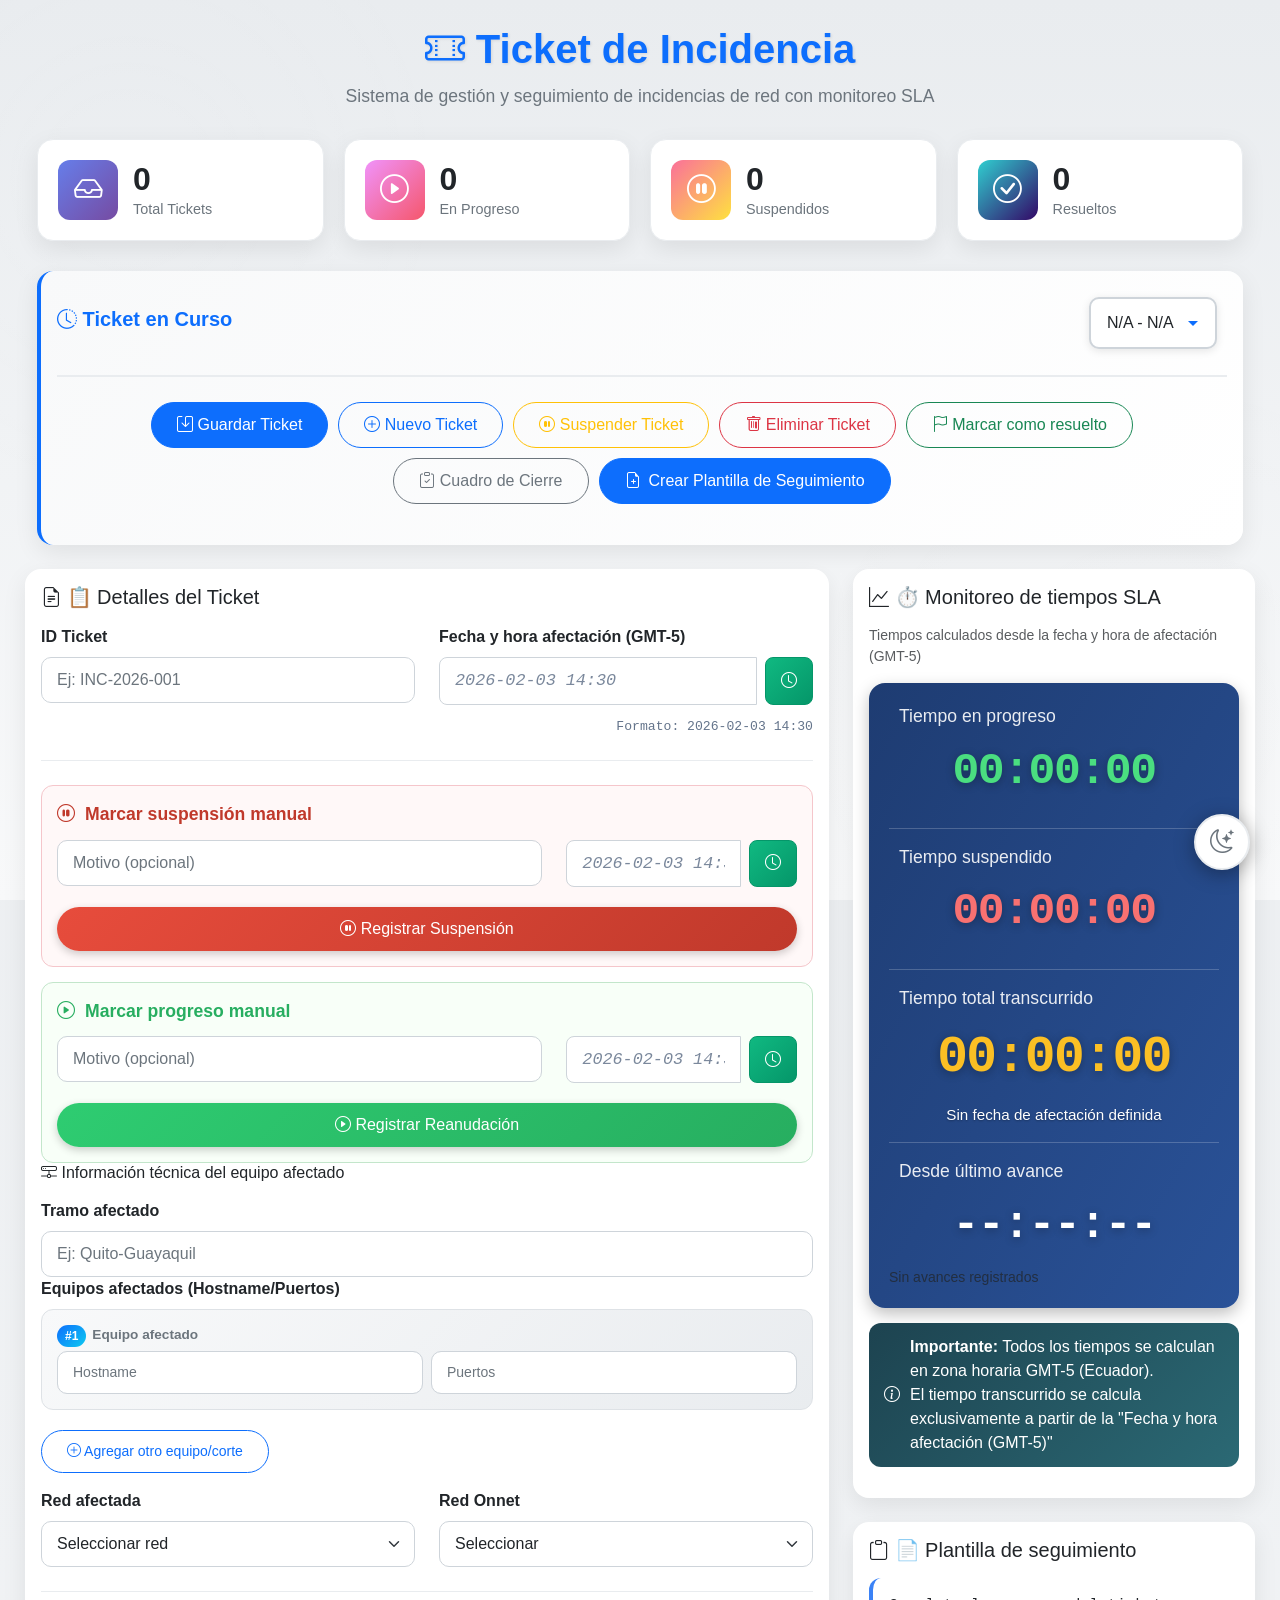
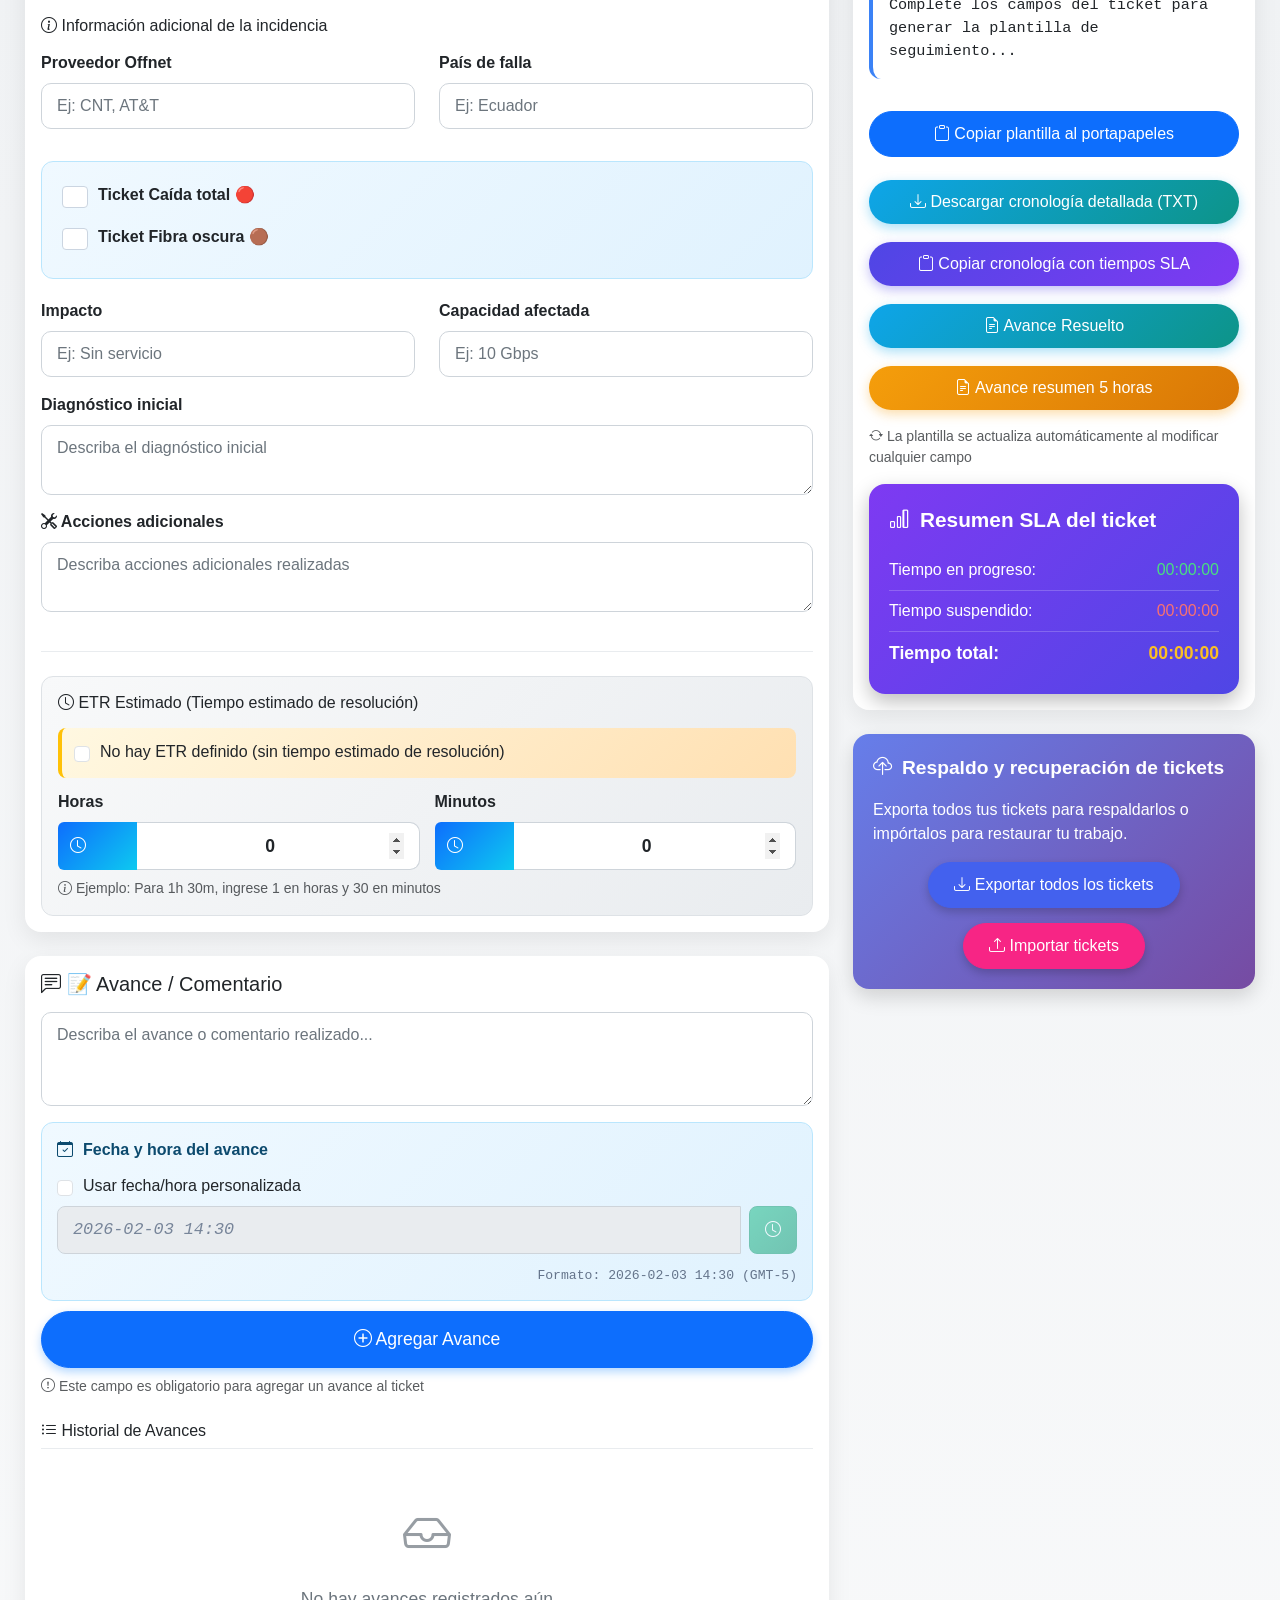
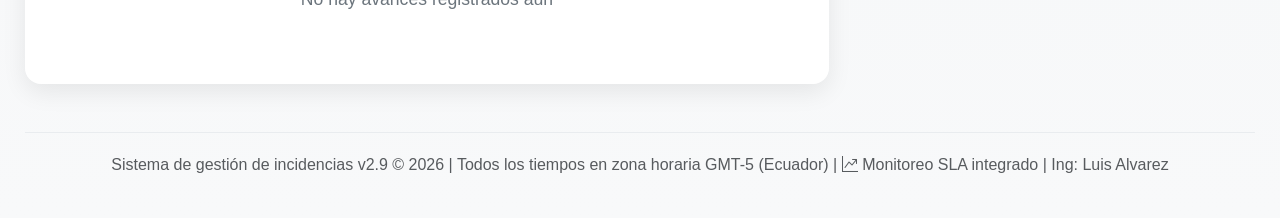
==== commit d223b08b: "Update index.html" ====
--- a/index.html
+++ b/index.html
@@ -255,11 +255,7 @@
 
                         <div class="info-adicional-box mt-3">
                             <div class="row mt-13">
-                                <div class="col-12">
-                                    <label class="form-label">Ticket secundarios 🟢</label>
-                                    <textarea class="form-control" id="ticketSecundarios" rows="4"
-                                        placeholder="Tickets relacionados con esta incidencia (uno por línea)"></textarea>
-                                </div>
+                               
                             </div>
                             <div class="col-12 mb-3">
                                 <div class="form-check mb-2">
--- a/styles.css
+++ b/styles.css
@@ -249,6 +249,14 @@
 font-family: 'Courier New', monospace;
 font-size: 0.95rem;
 }
+.form-check {
+  display: flex;
+  align-items: center;
+  gap: 10px; /* espacio entre checkbox y texto */
+}
+textarea {
+  margin-bottom: 15px; /* ajusta el valor a tu gusto */
+}
 .form-section {
 margin-bottom: 1.5rem;
 padding-bottom: 1.5rem;
@@ -2144,3 +2152,6 @@
     text-shadow: 0 0 10px rgba(239, 68, 68, 0.6);
     animation: iconPulse 1s ease-in-out infinite;
 }
+
+
+
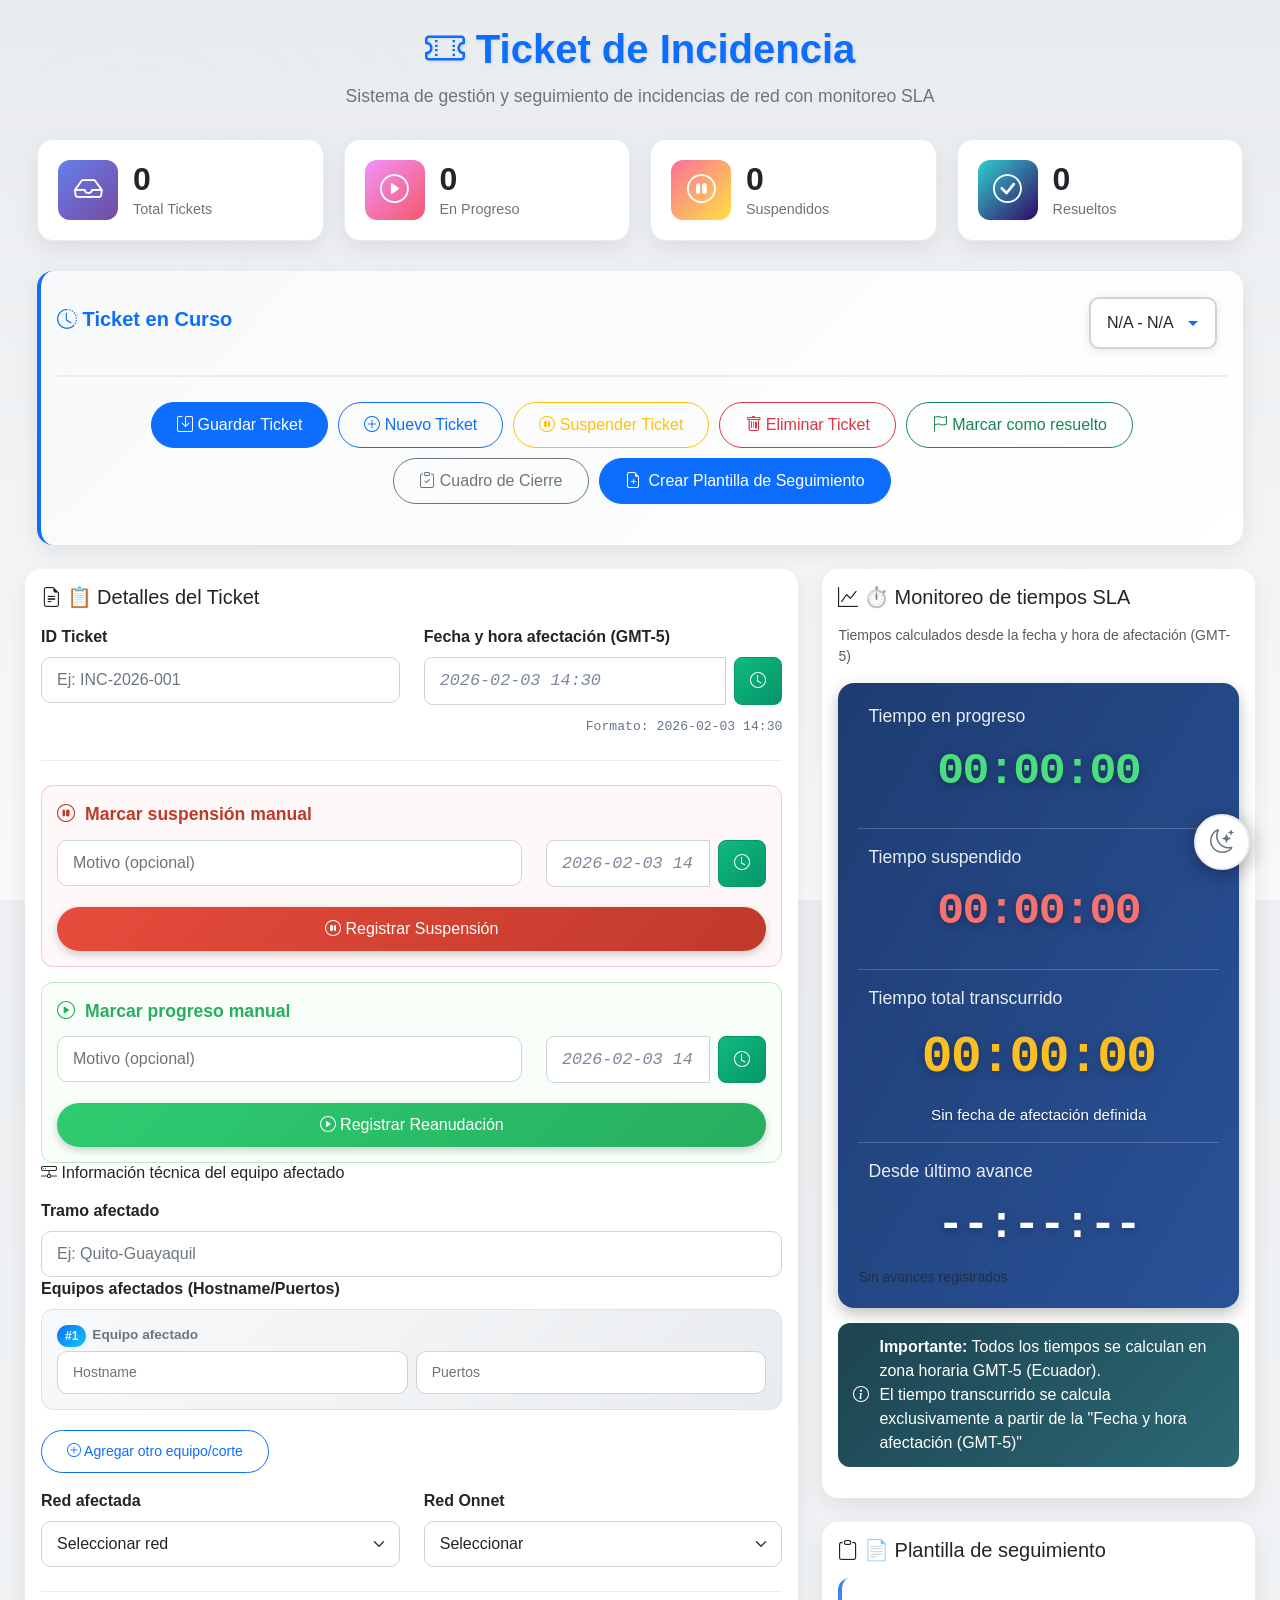
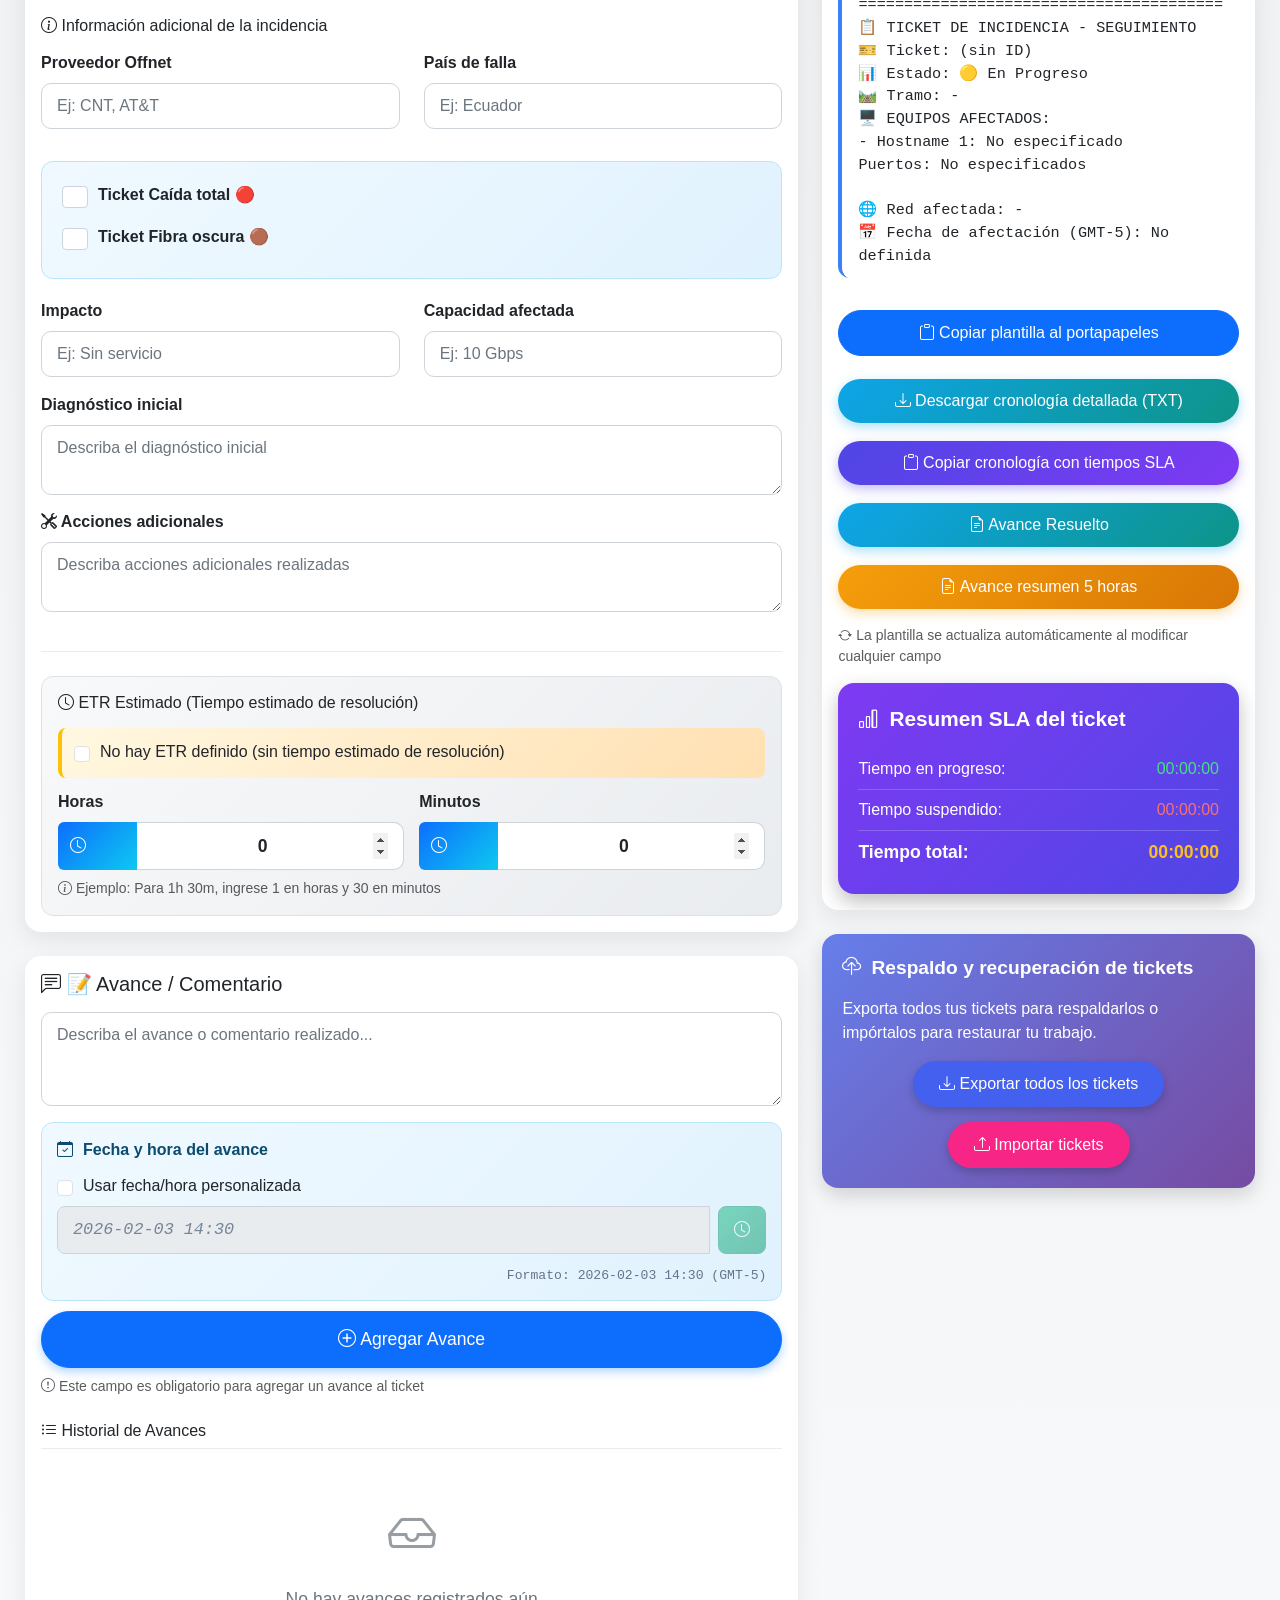
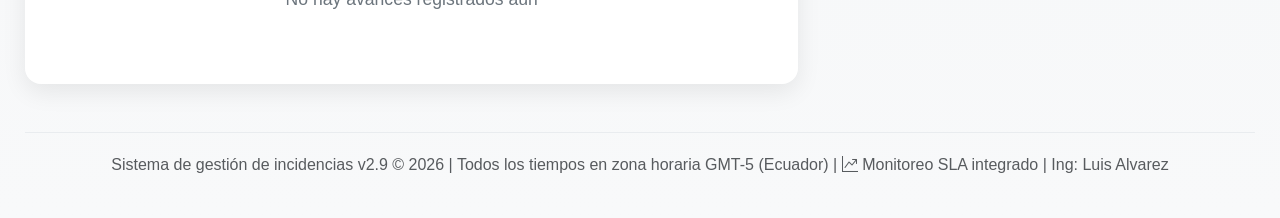
==== commit b7b5d969: "Nueva opcion" ====
--- a/index.html
+++ b/index.html
@@ -222,6 +222,7 @@
                                     <option value="Packet Light">Packet Light</option>
                                     <option value="Huawei OTN y IP">Huawei "OTN" y IP</option>
                                     <option value="IP">IP</option>
+                                    <option value="Enlace de Monitoreo 72H">IP</option>
                                 </select>
                             </div>
                             <div class="col-md-6">
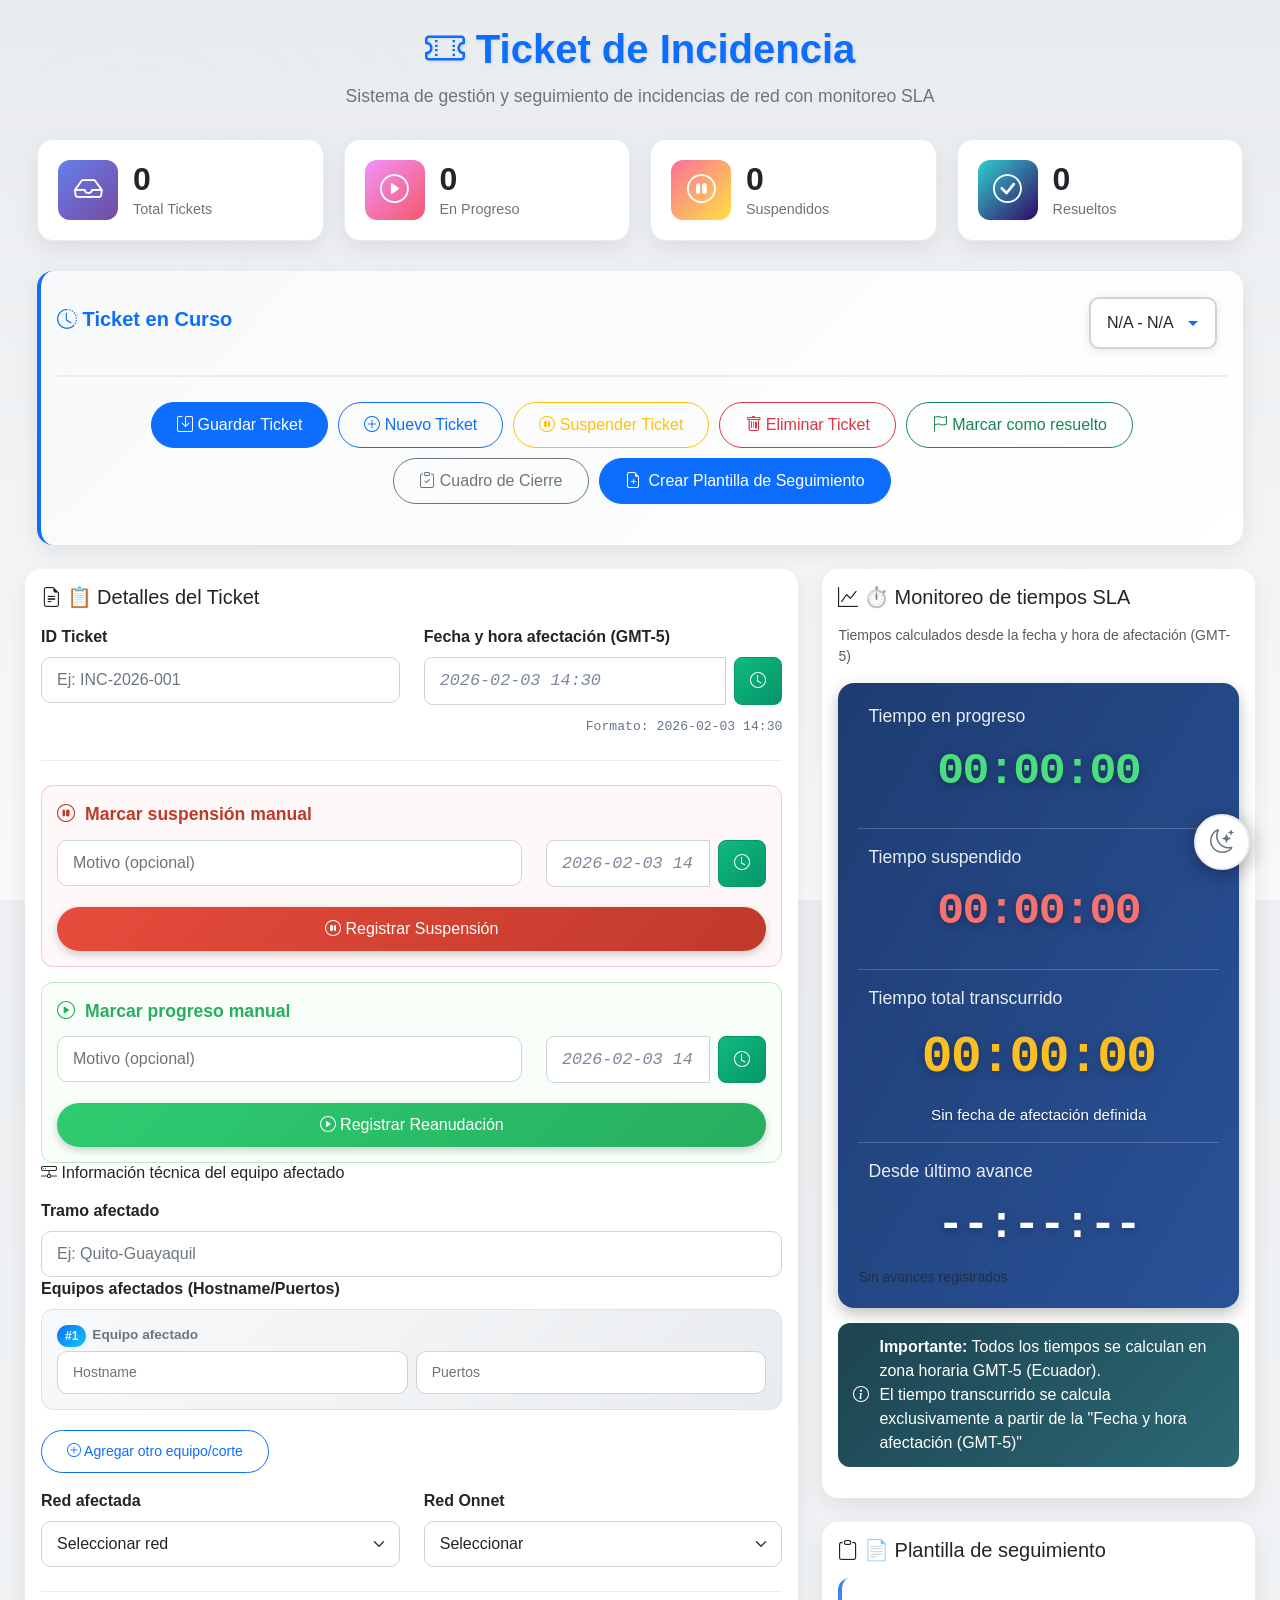
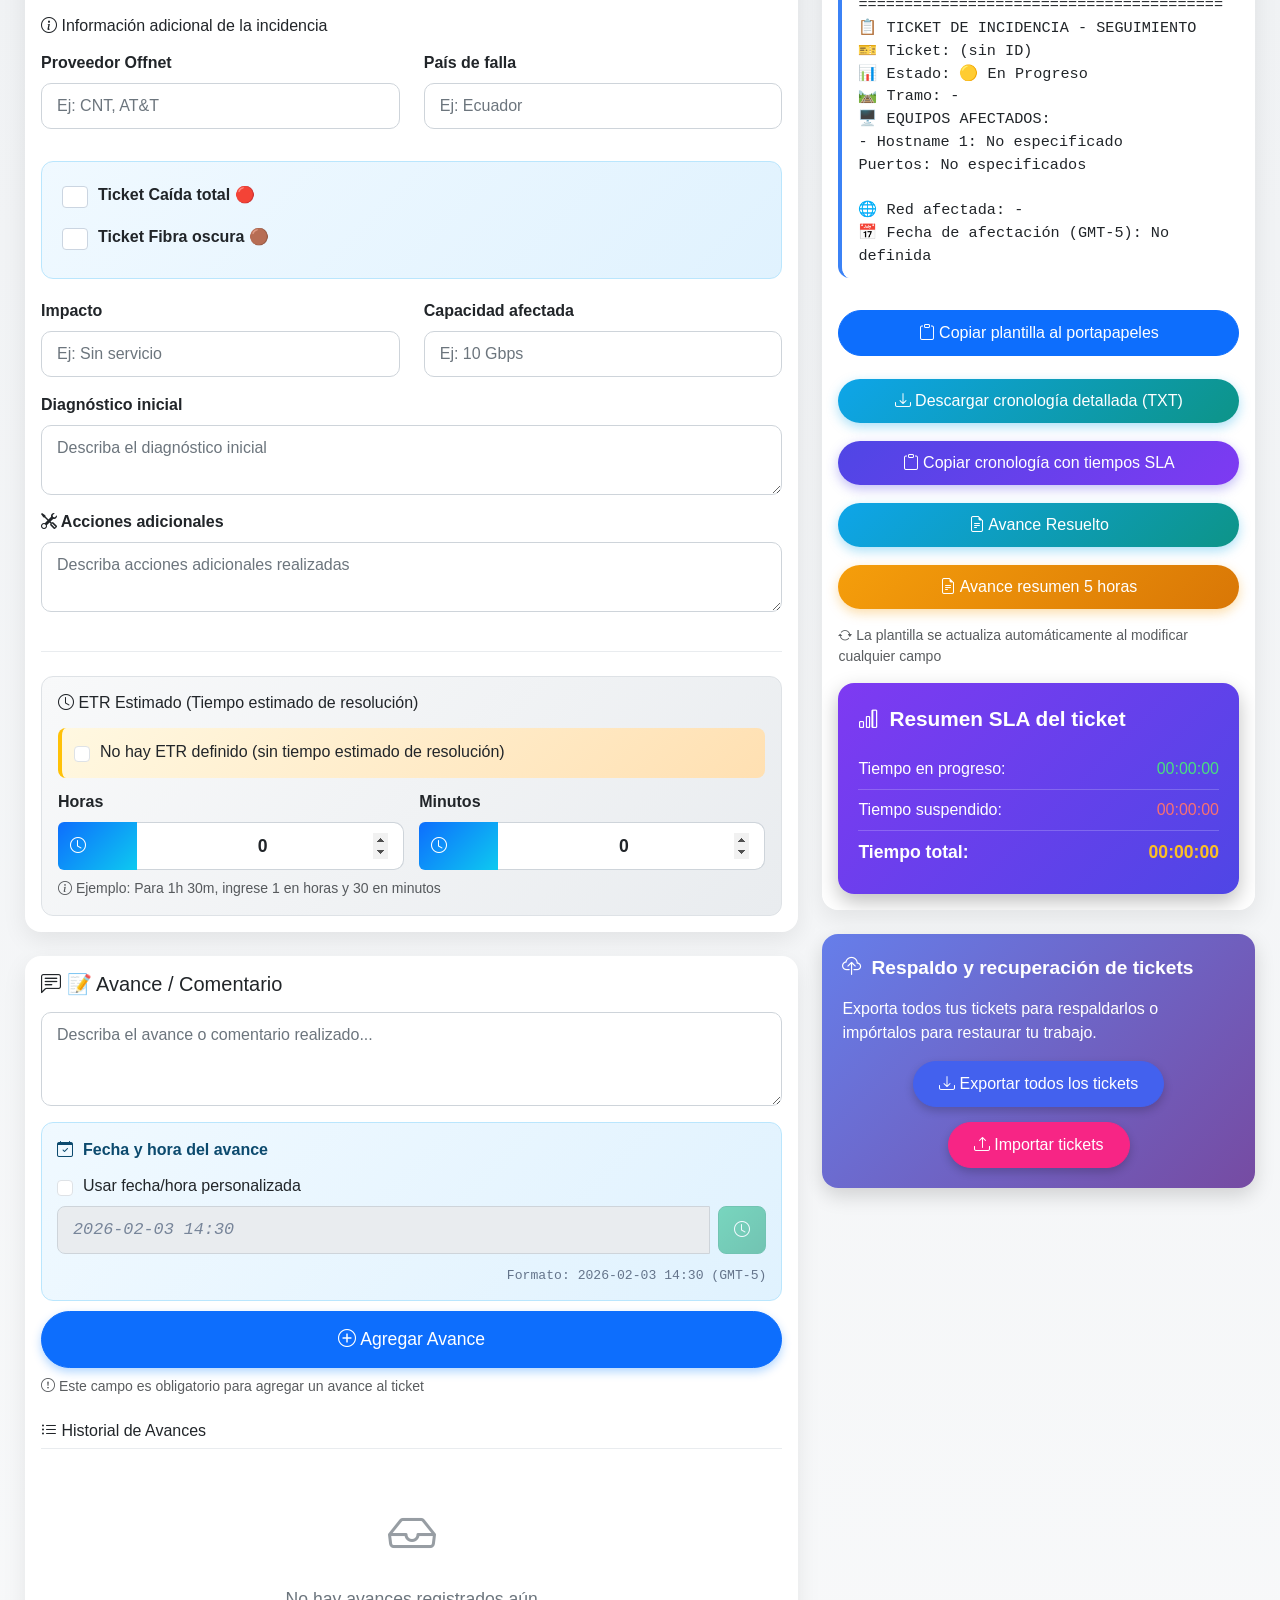
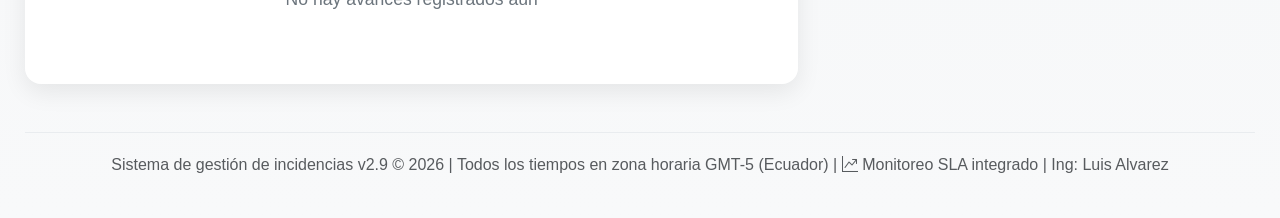
==== commit db45cfd8: "correccion" ====
--- a/index.html
+++ b/index.html
@@ -222,7 +222,7 @@
                                     <option value="Packet Light">Packet Light</option>
                                     <option value="Huawei OTN y IP">Huawei "OTN" y IP</option>
                                     <option value="IP">IP</option>
-                                    <option value="Enlace de Monitoreo 72H">IP</option>
+                                    <option value="Enlace de Monitoreo 72H">Enlace de Monitoreo 72H</option>
                                 </select>
                             </div>
                             <div class="col-md-6">
